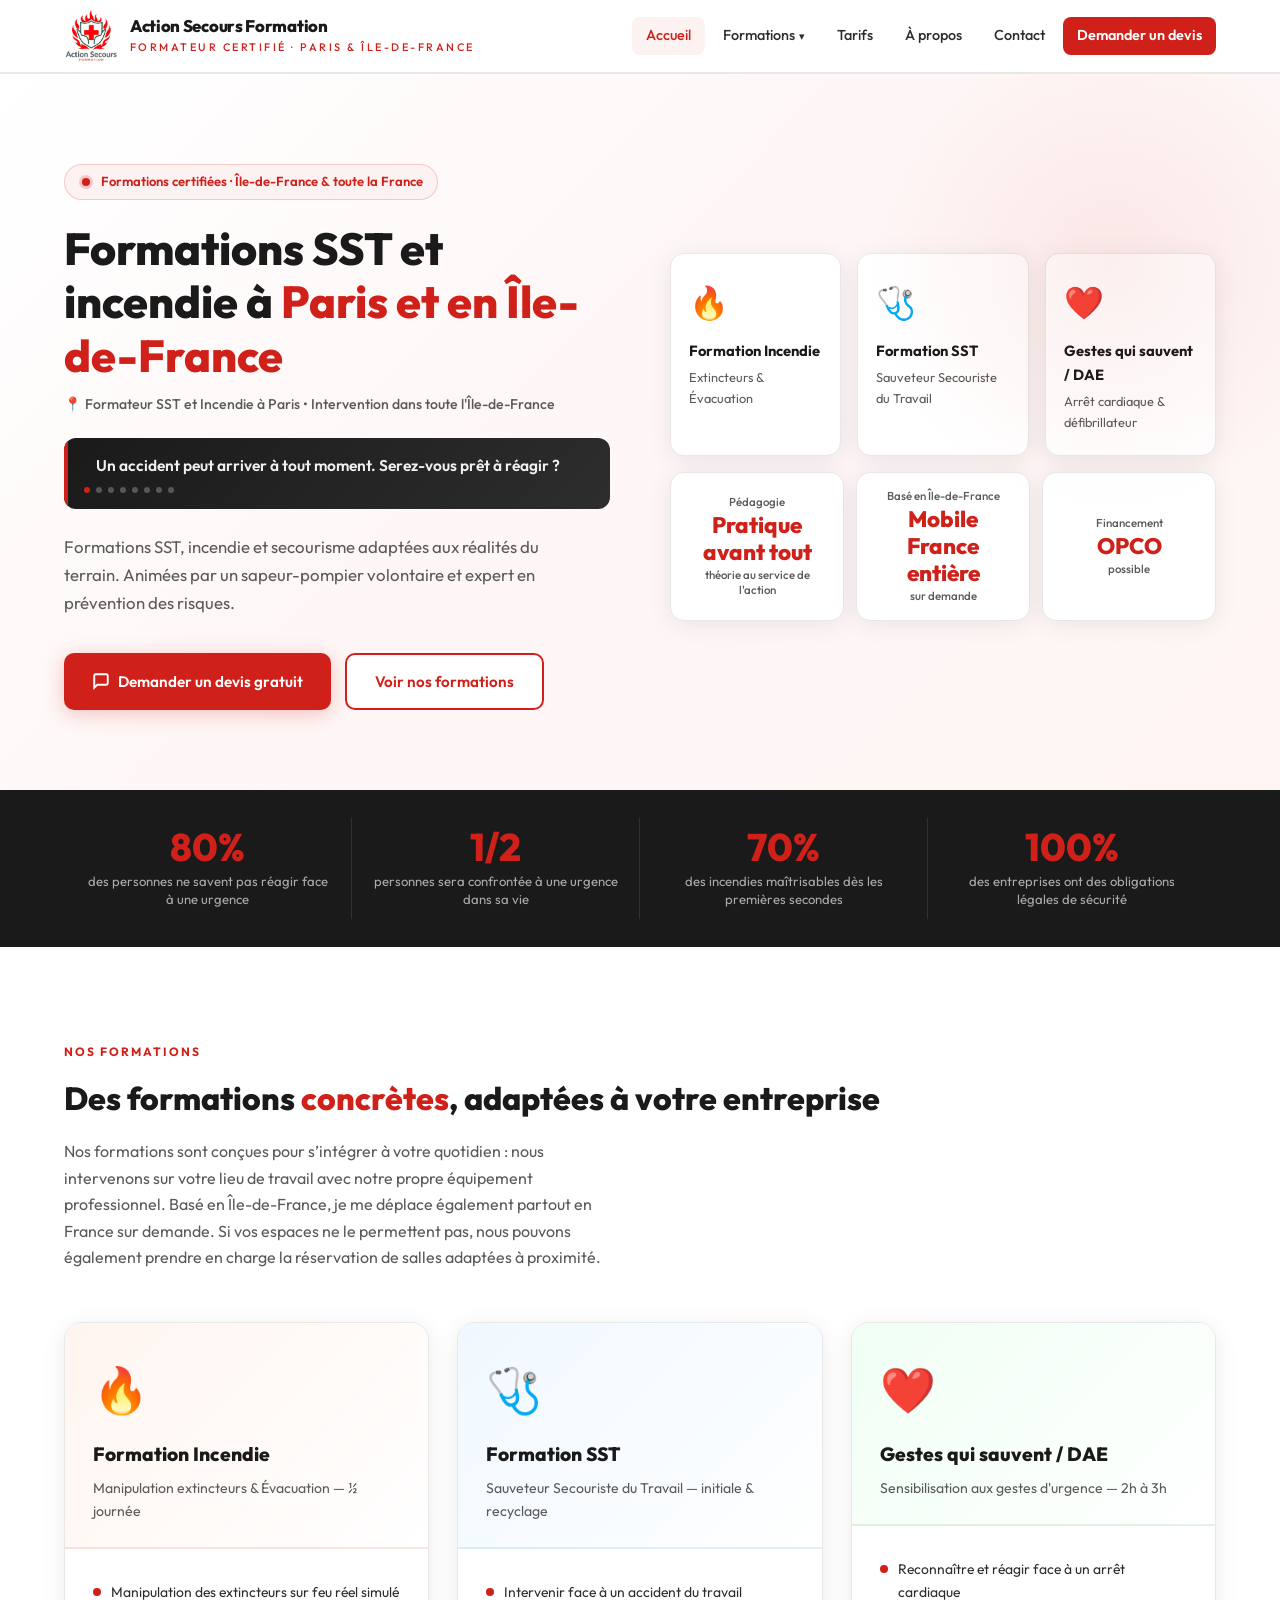
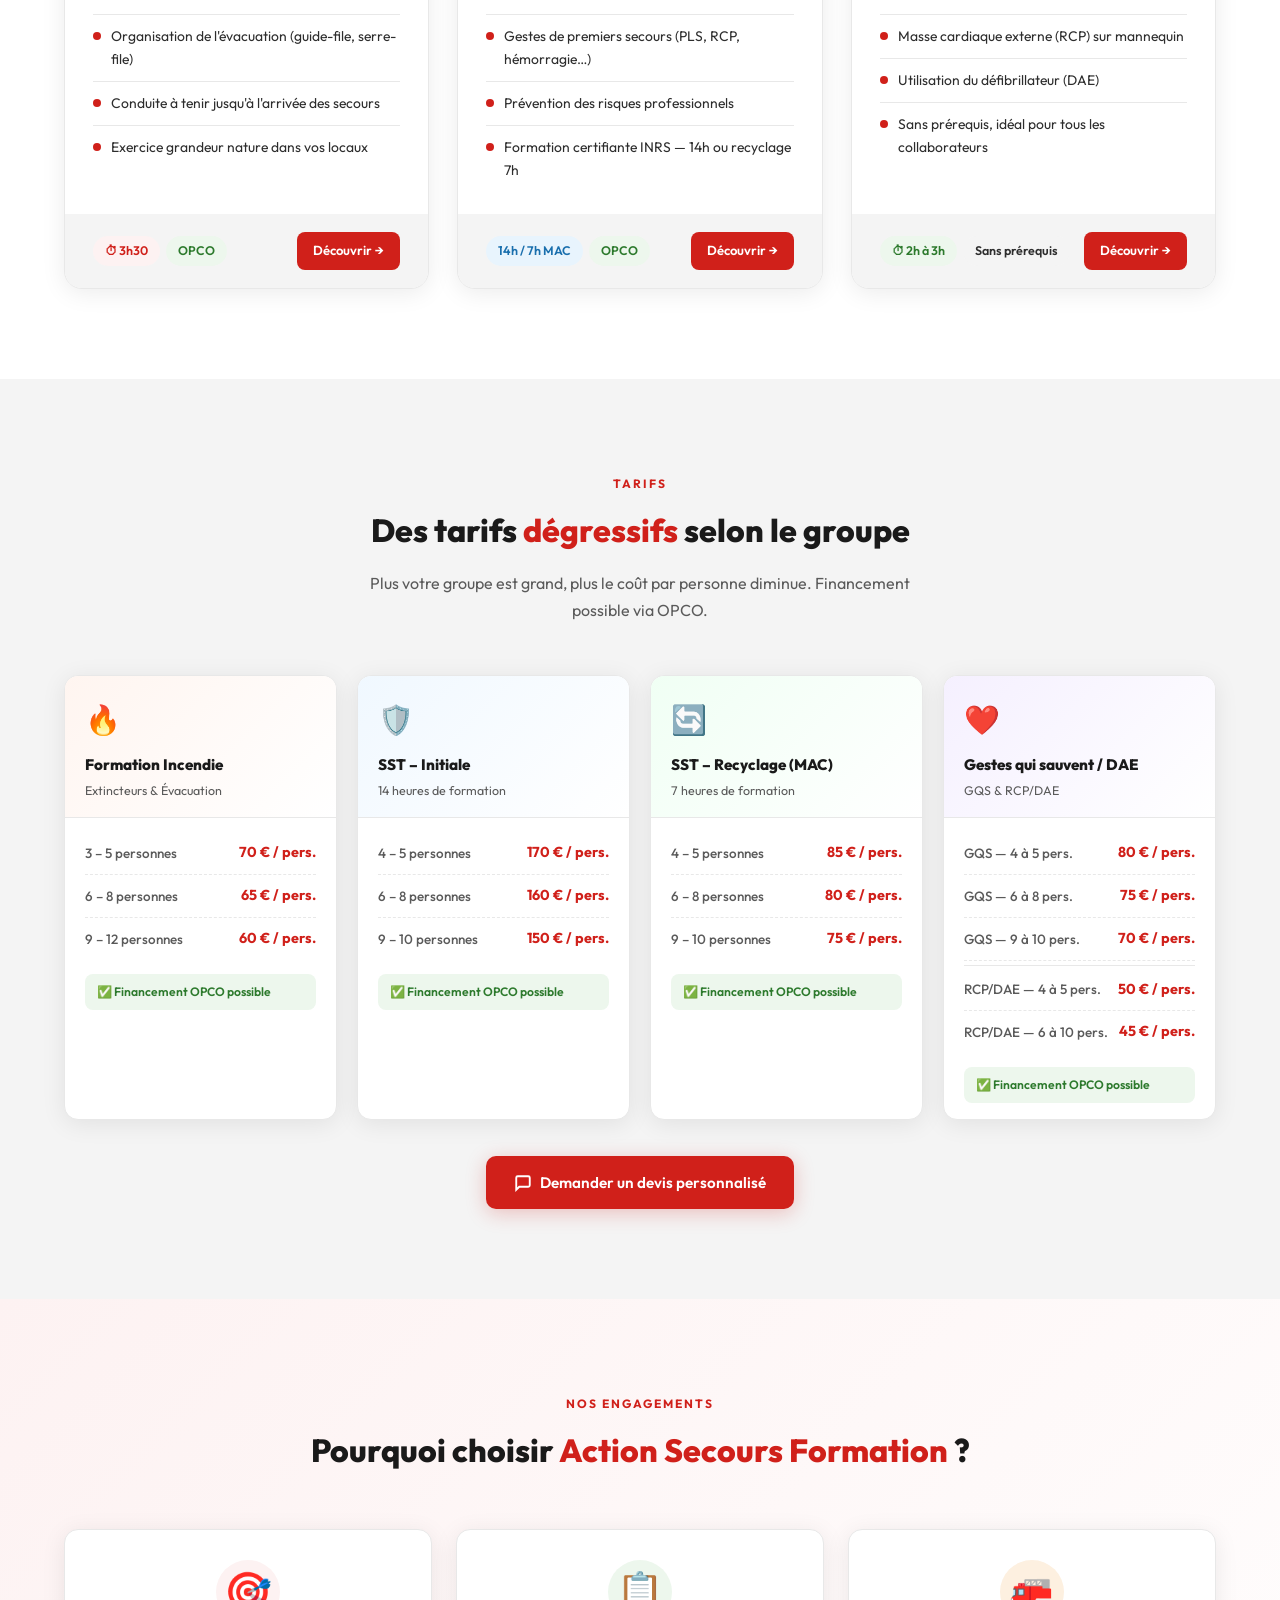
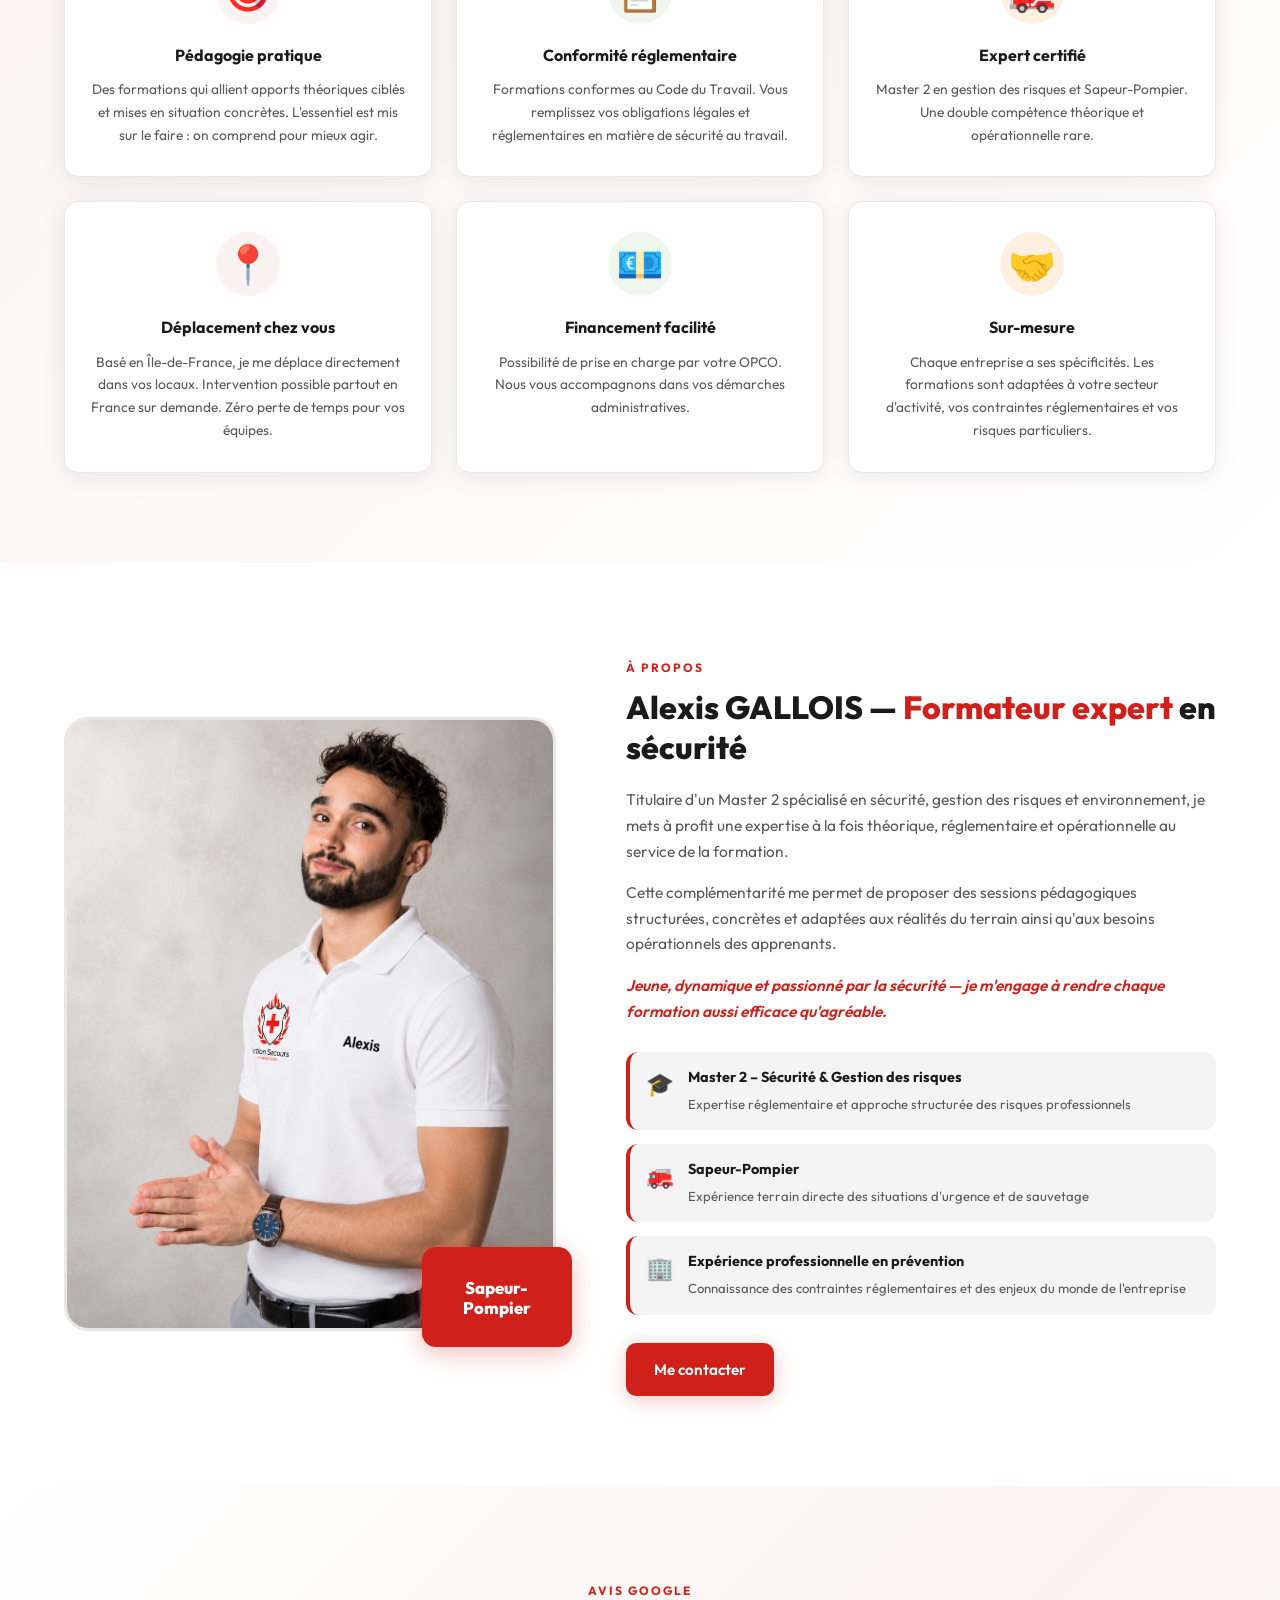
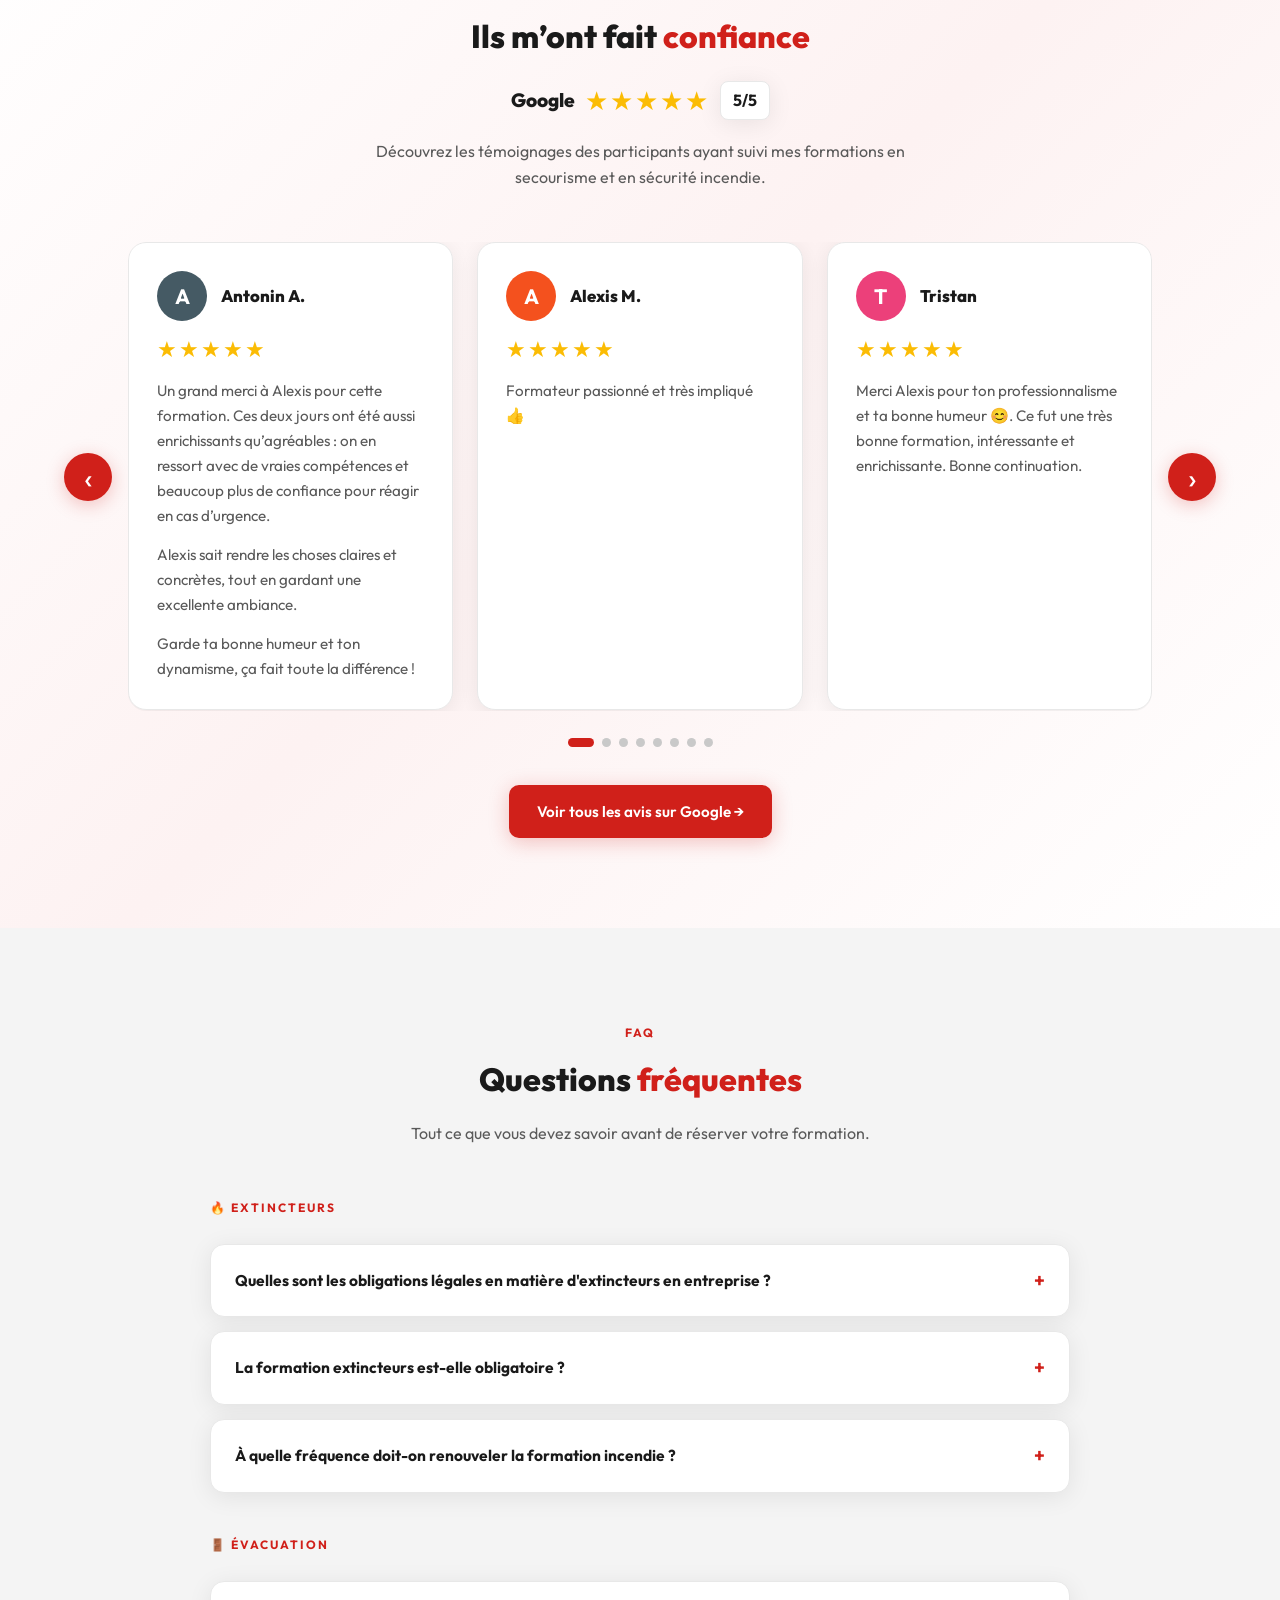
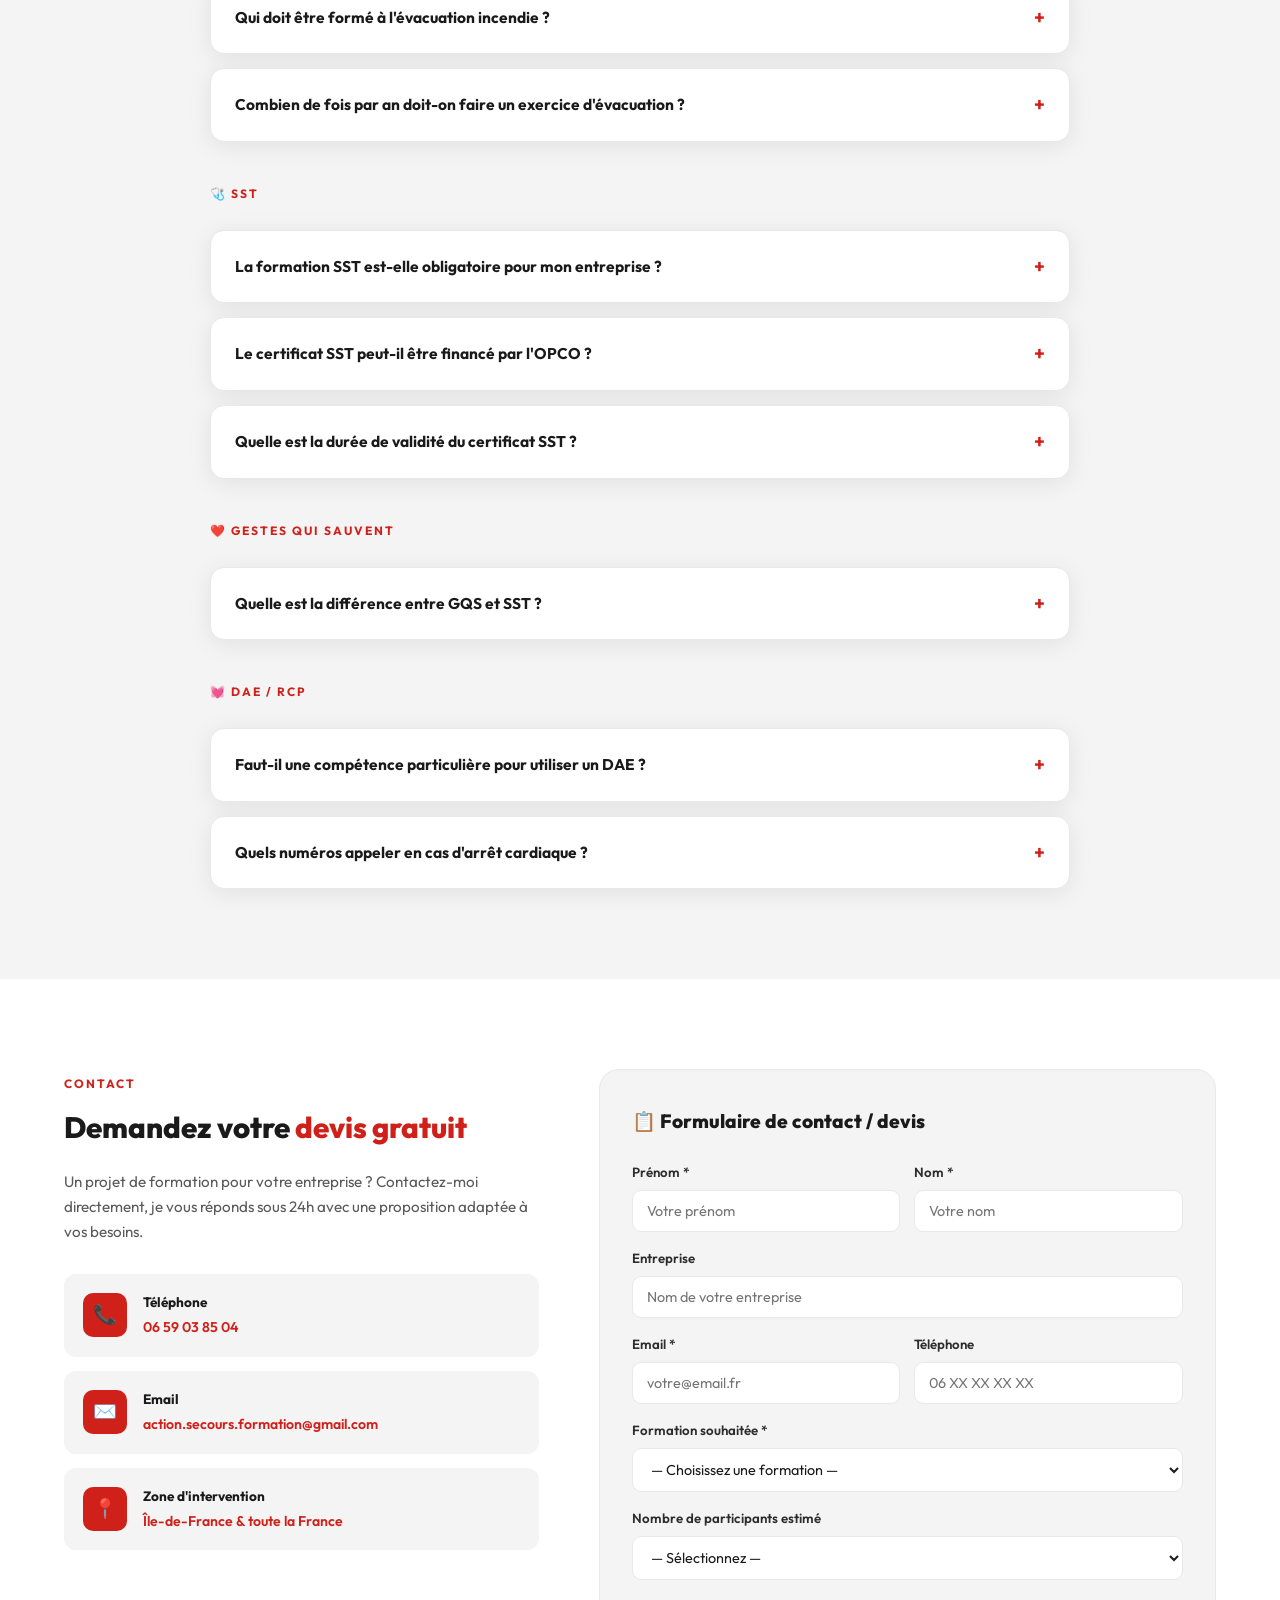
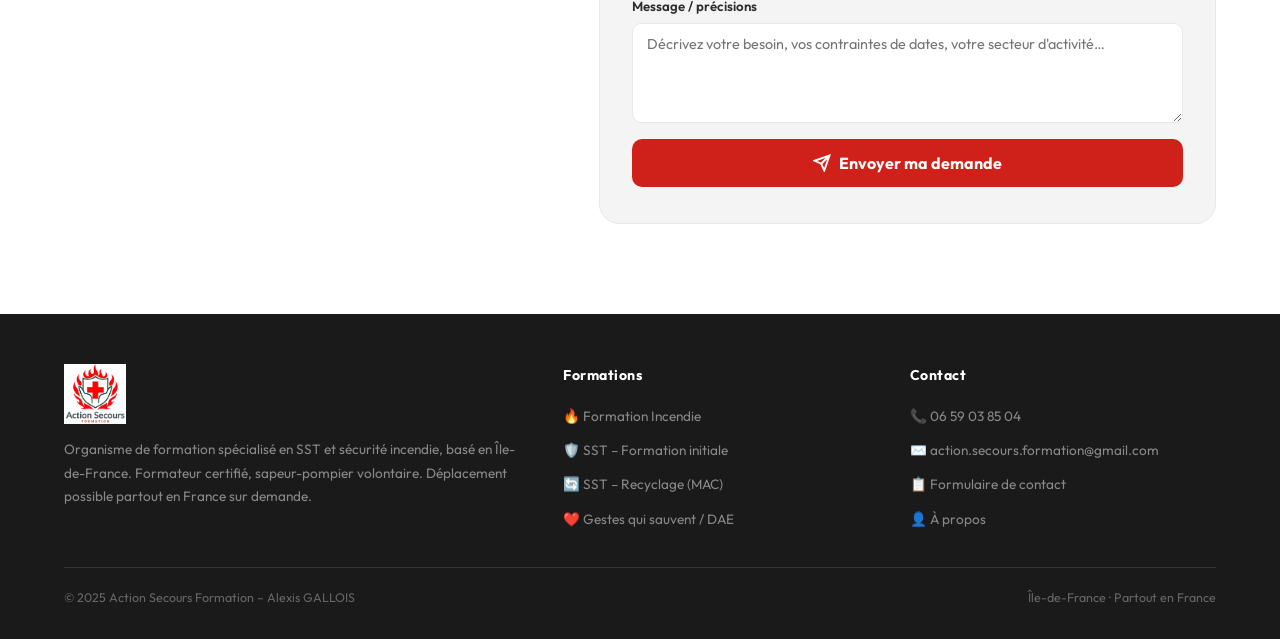
==== index.html @ 3637f0f7 "Update text for professional experience section" ====
<!DOCTYPE html>
<html lang="fr">
<script type="application/ld+json">
{
  "@context": "https://schema.org",
  "@graph": [
    {
      "@type": "LocalBusiness",
      "@id": "https://asf-formation.com/#business",
      "name": "Action Secours Formation",
      "url": "https://asf-formation.com/",
      "logo": "https://asf-formation.com/logo.png",
      "image": "https://asf-formation.com/votre-photo.jpg",
      "telephone": "+33659038504",
      "email": "action.secours.formation@gmail.com",
      "priceRange": "€€",
      "address": {
        "@type": "PostalAddress",
        "addressLocality": "Corbeil-Essonnes",
        "postalCode": "91100",
        "addressRegion": "Île-de-France",
        "addressCountry": "FR"
      },
      "areaServed": [
        {
          "@type": "City",
          "name": "Paris"
        },
        {
          "@type": "AdministrativeArea",
          "name": "Île-de-France"
        }
      ],
      "founder": {
        "@id": "https://asf-formation.com/#alexis-gallois"
      },
      "hasOfferCatalog": {
        "@type": "OfferCatalog",
        "name": "Formations professionnelles",
        "itemListElement": [
          {
            "@type": "Offer",
            "itemOffered": {
              "@type": "Service",
              "name": "Formation SST",
              "url": "https://asf-formation.com/formation-sst.html",
              "areaServed": "Paris et Île-de-France"
            }
          },
          {
            "@type": "Offer",
            "itemOffered": {
              "@type": "Service",
              "name": "Formation incendie",
              "url": "https://asf-formation.com/formation-incendie.html",
              "areaServed": "Paris et Île-de-France"
            }
          },
          {
            "@type": "Offer",
            "itemOffered": {
              "@type": "Service",
              "name": "Formation DAE et gestes qui sauvent",
              "url": "https://asf-formation.com/formation-dae.html",
              "areaServed": "Paris et Île-de-France"
            }
          }
        ]
      }
    },
    {
      "@type": "Person",
      "@id": "https://asf-formation.com/#alexis-gallois",
      "name": "Alexis Gallois",
      "jobTitle": "Formateur SST et sécurité incendie",
      "image": "https://asf-formation.com/votre-photo.jpg",
      "worksFor": {
        "@id": "https://asf-formation.com/#business"
      }
    },
    {
      "@type": "WebSite",
      "@id": "https://asf-formation.com/#website",
      "url": "https://asf-formation.com/",
      "name": "Action Secours Formation",
      "publisher": {
        "@id": "https://asf-formation.com/#business"
      },
      "inLanguage": "fr-FR"
    }
  ]
}
</script>

</head><head>
  <meta charset="UTF-8" />
  <meta name="viewport" content="width=device-width, initial-scale=1.0" />
<title>Formation SST et Incendie à Paris et en Île-de-France | Action Secours Formation</title>
<meta name="description" content="Formation SST, incendie, extincteurs, évacuation et gestes qui sauvent à Paris et en Île-de-France. Intervention directement dans vos locaux. Devis gratuit.">
  <meta name="robots" content="index, follow"/> 
  <link rel="canonical" href="https://asf-formation.com/">
  <meta property="og:type" content="website"/>
  <meta property="og:title" content="Formation SST & Incendie en Île-de-France | Action Secours Formation"/>
  <meta property="og:description" content="Formations SST, extincteurs, évacuation incendie. Formateur certifié INRS & sapeur-pompier volontaire. Basé en Île-de-France, déplacement partout en France sur demande. Devis gratuit."/>
  <meta property="og:url" content="https://www.action-secours-formation.fr/"/>
  <link rel="icon" type="image/png" href="logo.png">
  <link rel="stylesheet" href="_shared.css">
  <style>
    /* ── HERO ── */
    .hero {
      background: linear-gradient(135deg, #fff 0%, #fef7f7 40%, #fff5f5 100%);
      padding: 90px 5% 80px;
      position: relative; overflow: hidden;
    }
    .hero::before {
      content: '';
      position: absolute; top: -60px; right: -80px;
      width: 500px; height: 500px;
      background: radial-gradient(circle, rgba(208,32,26,0.07) 0%, transparent 70%);
      pointer-events: none;
    }
    .hero-inner {
      max-width: 1200px; margin: 0 auto;
      display: grid; grid-template-columns: 1fr 1fr; gap: 60px; align-items: center;
    }
    .hero-badge {
      display: inline-flex; align-items: center; gap: 8px;
      background: var(--rouge-light); border: 1.5px solid rgba(208,32,26,0.2);
      color: var(--rouge); font-size: 0.82rem; font-weight: 600;
      padding: 6px 14px; border-radius: 50px; margin-bottom: 22px;
    }
    .hero h1 {
      font-size: clamp(2rem, 3.5vw, 3rem);
      font-weight: 800; line-height: 1.2;
      color: var(--noir); margin-bottom: 20px;
    }
    .hero h1 em { font-style: normal; color: var(--rouge); }
    .hero-geo { font-size: 0.88rem; font-weight: 500; color: var(--gris); margin-bottom: 22px; margin-top: -10px; }

    /* Accroche rotative */
    .hero-accroche {
      background: linear-gradient(135deg, var(--noir) 0%, #2d2d2d 100%);
      color: var(--blanc); border-radius: 12px; padding: 16px 20px;
      margin-bottom: 24px; position: relative; overflow: hidden;
      min-height: 66px; display: flex; align-items: center;
    }
    .hero-accroche::before {
      content: ''; position: absolute; left: 0; top: 0; bottom: 0;
      width: 4px; background: var(--rouge); border-radius: 2px 0 0 2px;
    }
    .accroche-text {
      font-size: 0.97rem; font-weight: 600; line-height: 1.5; color: #f0f0f0;
      padding-left: 12px; opacity: 0; transform: translateX(30px);
      transition: opacity 0.8s ease, transform 0.8s ease; position: absolute;
    }
    .accroche-text.active { opacity: 1; transform: translateX(0); position: relative; }
    .accroche-dots { display: flex; gap: 6px; margin-top: 10px; }
    .accroche-dot {
      width: 6px; height: 6px; border-radius: 50%;
      background: rgba(255,255,255,0.25); cursor: pointer; transition: background 0.2s;
    }
    .accroche-dot.active { background: var(--rouge); }

    .hero p.hero-desc { font-size: 1.05rem; color: var(--gris); margin-bottom: 36px; max-width: 500px; }
    .hero-btns { display: flex; gap: 14px; flex-wrap: wrap; }

    /* Hero visual */
    .hero-visual { display: flex; flex-direction: column; gap: 16px; }
    .hero-cards { display: grid; grid-template-columns: 1fr 1fr 1fr; gap: 16px; }
    .hero-card {
      background: var(--blanc); border-radius: var(--radius); padding: 22px 18px;
      box-shadow: var(--shadow); border: 1.5px solid var(--border);
      transition: transform 0.2s, box-shadow 0.2s; cursor: pointer; text-decoration: none; color: inherit; display: block;
    }
    .hero-card:hover { transform: translateY(-4px); box-shadow: var(--shadow-hover); }
    .hero-card .icon { font-size: 2rem; margin-bottom: 10px; }
    .hero-card h3 { font-size: 0.92rem; font-weight: 700; color: var(--noir); margin-bottom: 4px; }
    .hero-card p { font-size: 0.8rem; color: var(--gris); }
    .hero-stats { display: flex; gap: 12px; }
    .stat-box {
      flex: 1; background: var(--blanc); border-radius: var(--radius); padding: 16px;
      box-shadow: var(--shadow); border: 1.5px solid var(--border);
      text-align: center; display: flex; flex-direction: column; align-items: center; justify-content: center; gap: 2px;
    }
    .stat-box strong { display: block; font-size: 1.4rem; font-weight: 800; color: var(--rouge); line-height: 1.2; }
    .stat-box span { font-size: 0.72rem; color: var(--gris); font-weight: 500; line-height: 1.3; }

    /* Stats banner */
    .stats-banner { background: var(--noir); padding: 28px 5%; overflow: hidden; }
    .stats-banner-inner {
      max-width: 1200px; margin: 0 auto;
      display: grid; grid-template-columns: repeat(4, 1fr);
    }
    .stat-impact { text-align: center; padding: 10px 20px; border-right: 1px solid rgba(255,255,255,0.1); }
    .stat-impact:last-child { border-right: none; }
    .stat-impact .big-num { font-size: clamp(2rem, 3vw, 2.8rem); font-weight: 800; color: var(--rouge); display: block; line-height: 1; margin-bottom: 6px; }
    .stat-impact p { font-size: 0.82rem; color: #aaa; line-height: 1.4; }

    /* Formations section */
    .formations { padding: 90px 5%; background: var(--blanc); }
    .formations-inner { max-width: 1200px; margin: 0 auto; }
    .formations-grid { display: grid; grid-template-columns: repeat(3, 1fr); gap: 28px; }
    .formation-card {
      background: var(--blanc); border-radius: 18px; overflow: hidden;
      border: 1.5px solid var(--border); box-shadow: var(--shadow);
      transition: transform 0.25s, box-shadow 0.25s;
      display: flex; flex-direction: column; text-decoration: none; color: inherit;
    }
    .formation-card:hover { transform: translateY(-6px); box-shadow: 0 16px 48px rgba(0,0,0,0.1); }
    .fc-header { padding: 30px 28px 24px; }
    .fc-header.incendie { background: linear-gradient(135deg, #fff5f0 0%, #fff 100%); border-bottom: 2px solid rgba(208,32,26,0.1); }
    .fc-header.sst { background: linear-gradient(135deg, #f0f8ff 0%, #fff 100%); border-bottom: 2px solid rgba(22,119,200,0.1); }
    .fc-header.dae { background: linear-gradient(135deg, #f0fff4 0%, #fff 100%); border-bottom: 2px solid rgba(45,122,45,0.1); }
    .fc-emoji { font-size: 2.8rem; display: block; margin-bottom: 12px; }
    .fc-header h3 { font-size: 1.2rem; font-weight: 800; color: var(--noir); margin-bottom: 6px; }
    .fc-header p { font-size: 0.88rem; color: var(--gris); }
    .fc-body { padding: 22px 28px; flex: 1; }
    .fc-item { display: flex; gap: 10px; align-items: flex-start; padding: 10px 0; border-bottom: 1px solid var(--border); }
    .fc-item:last-child { border-bottom: none; }
    .fc-item-dot { width: 8px; height: 8px; border-radius: 50%; background: var(--rouge); flex-shrink: 0; margin-top: 7px; }
    .fc-item-text { font-size: 0.87rem; color: var(--gris-fonce); }
    .fc-footer { padding: 18px 28px; background: var(--gris-clair); display: flex; justify-content: space-between; align-items: center; }
    .fc-tags { display: flex; gap: 6px; flex-wrap: wrap; }
    .fc-cta {
      display: inline-flex; align-items: center; gap: 6px;
      background: var(--rouge); color: var(--blanc);
      font-size: 0.82rem; font-weight: 600;
      padding: 8px 16px; border-radius: 8px; white-space: nowrap;
      transition: background 0.2s, transform 0.15s;
    }
    .fc-cta:hover { background: var(--rouge-hover); transform: translateY(-1px); }

    /* Tarifs */
    .tarifs { padding: 90px 5%; background: var(--gris-clair); }
    .tarifs-inner { max-width: 1200px; margin: 0 auto; }
    .tarifs-grid { display: grid; grid-template-columns: repeat(4, 1fr); gap: 20px; }
    .tarif-card {
      background: var(--blanc); border-radius: var(--radius);
      border: 1.5px solid var(--border); overflow: hidden; box-shadow: var(--shadow);
      transition: transform 0.2s, box-shadow 0.2s;
    }
    .tarif-card:hover { transform: translateY(-5px); box-shadow: 0 12px 40px rgba(0,0,0,0.1); }
    .tarif-card-head { padding: 20px 20px 16px; border-bottom: 1px solid var(--border); }
    .tarif-card-head.incendie { background: linear-gradient(135deg, #fff5f0, #fff); }
    .tarif-card-head.sst-init { background: linear-gradient(135deg, #f0f8ff, #fff); }
    .tarif-card-head.sst-rec { background: linear-gradient(135deg, #f0fff4, #fff); }
    .tarif-card-head.dae { background: linear-gradient(135deg, #f5f0ff, #fff); }
    .tarif-card-head h3 { font-size: 0.95rem; font-weight: 800; color: var(--noir); margin-bottom: 4px; }
    .tarif-card-head p { font-size: 0.78rem; color: var(--gris); }
    .tarif-icon { font-size: 1.8rem; margin-bottom: 8px; display: block; }
    .tarif-rows { padding: 14px 20px; }
    .tarif-row {
      display: flex; justify-content: space-between; align-items: center;
      padding: 9px 0; border-bottom: 1px dashed var(--border); font-size: 0.84rem;
    }
    .tarif-row:last-child { border-bottom: none; }
    .tarif-row .nb { color: var(--gris); font-weight: 500; }
    .tarif-row .prix { font-weight: 700; color: var(--rouge); font-size: 0.9rem; }
    .tarif-financement {
      margin: 0 20px 16px; padding: 8px 12px;
      background: #edf7ed; border-radius: 8px;
      font-size: 0.76rem; color: var(--vert); font-weight: 600;
      display: flex; align-items: center; gap: 5px;
    }

    /* À propos */
    .about { padding: 90px 5%; background: var(--blanc); }
    .about-inner {
      max-width: 1200px; margin: 0 auto;
      display: grid; grid-template-columns: 1fr 1.2fr; gap: 70px; align-items: center;
    }
    .about-photo-wrap { position: relative; }
    .about-photo-placeholder {
      width: 100%; aspect-ratio: 4/5; border-radius: 24px; overflow: hidden;
      border: 3px solid var(--border); background: linear-gradient(135deg, #f0f0f0, #e0e0e0);
    }
    .about-photo-placeholder img { width: 100%; height: 100%; object-fit: cover; }
   .about-badge-float {
  position: absolute;
  bottom: -16px;
  right: -16px;

  width: 150px;
  height: 100px;

  background: var(--rouge);
  color: var(--blanc);

  border-radius: 14px;
  box-shadow: 0 6px 24px rgba(208,32,26,0.3);

  display: flex;
  align-items: center;
  justify-content: center;

  text-align: center;
  padding: 16px;
}

.about-badge-float strong {
  display: block;
  font-size: 1.05rem;
  font-weight: 800;
  line-height: 1.25;
}
    .about-content h2 { font-size: clamp(1.6rem, 2.5vw, 2.2rem); font-weight: 800; color: var(--noir); margin-bottom: 20px; line-height: 1.25; }
    .about-content h2 em { font-style: normal; color: var(--rouge); }
    .about-content p { color: var(--gris); font-size: 0.97rem; margin-bottom: 16px; }
    .about-atouts { display: flex; flex-direction: column; gap: 14px; margin: 28px 0; }
    .atout {
      display: flex; align-items: flex-start; gap: 14px;
      background: var(--gris-clair); border-radius: 12px; padding: 14px 16px;
      border-left: 4px solid var(--rouge);
    }
    .atout-icon { font-size: 1.4rem; flex-shrink: 0; }
    .atout-text strong { display: block; font-size: 0.9rem; font-weight: 700; color: var(--noir); }
    .atout-text span { font-size: 0.82rem; color: var(--gris); }

    /* Pourquoi */
    .pourquoi { padding: 90px 5%; background: linear-gradient(135deg, #fdf2f2 0%, #fff 100%); }
    .pourquoi-inner { max-width: 1200px; margin: 0 auto; }
    .pourquoi-grid { display: grid; grid-template-columns: repeat(3, 1fr); gap: 24px; }
    .pourquoi-card {
      background: var(--blanc); border-radius: var(--radius);
      padding: 30px 26px; border: 1.5px solid var(--border); box-shadow: var(--shadow);
      transition: transform 0.2s, box-shadow 0.2s; text-align: center;
    }
    .pourquoi-card:hover { transform: translateY(-5px); box-shadow: var(--shadow-hover); }
    .pourquoi-card .p-icon {
      font-size: 2.4rem; width: 64px; height: 64px; border-radius: 50%;
      display: flex; align-items: center; justify-content: center; margin: 0 auto 18px;
    }
    .pourquoi-card .p-icon.rouge { background: var(--rouge-light); }
    .pourquoi-card .p-icon.vert { background: #edf7ed; }
    .pourquoi-card .p-icon.orange { background: #fdf0e0; }
    .pourquoi-card h3 { font-size: 1rem; font-weight: 700; color: var(--noir); margin-bottom: 10px; }
    .pourquoi-card p { font-size: 0.86rem; color: var(--gris); }

    /* FAQ */
    .faq-section { padding: 90px 5%; background: var(--gris-clair); }
    .faq-inner { max-width: 1200px; margin: 0 auto; }
    .faq-grid { max-width: 860px; margin: 0 auto; display: flex; flex-direction: column; gap: 14px; }
    .faq-item {
      background: var(--blanc); border-radius: var(--radius);
      border: 1.5px solid var(--border); box-shadow: var(--shadow); overflow: hidden;
    }
    .faq-item summary {
      padding: 20px 24px; font-weight: 700; font-size: 0.97rem;
      cursor: pointer; list-style: none; display: flex; justify-content: space-between;
      align-items: center; color: var(--noir);
    }
    .faq-item summary::-webkit-details-marker { display: none; }
    .faq-item summary .faq-icon { color: var(--rouge); font-size: 1.2rem; flex-shrink: 0; margin-left: 12px; transition: transform 0.3s; }
    .faq-item[open] summary .faq-icon { transform: rotate(45deg); }
    .faq-item summary:hover { background: var(--rouge-light); }
    .faq-answer { padding: 0 24px 20px; color: var(--gris); font-size: 0.92rem; line-height: 1.65; }
    .faq-category { font-size: 0.75rem; font-weight: 700; letter-spacing: 2px; text-transform: uppercase; color: var(--rouge); margin: 28px 0 12px; }
    .faq-category:first-child { margin-top: 0; }

    @media (max-width: 900px) {
      .hero-inner { grid-template-columns: 1fr; }
      .hero-visual { display: none; }
      .formations-grid { grid-template-columns: 1fr; }
      .tarifs-grid { grid-template-columns: 1fr 1fr; }
      .about-inner { grid-template-columns: 1fr; }
      .pourquoi-grid { grid-template-columns: 1fr; }
      .stats-banner-inner { grid-template-columns: repeat(2, 1fr); }
      .stat-impact { border-right: none; border-bottom: 1px solid rgba(255,255,255,0.1); padding: 14px; }
      .about-badge-float { bottom: 10px; right: 10px; }
    }
    @media (max-width: 600px) {
      .tarifs-grid { grid-template-columns: 1fr; }
    }
  </style>
</head>
<body>

<main>

<!-- ── HERO ── -->
<section class="hero" id="accueil">
  <div class="hero-inner">
    <div class="hero-text">
      <div class="hero-badge">
        <svg width="14" height="14" viewBox="0 0 14 14" fill="none"><circle cx="7" cy="7" r="7" fill="#D0201A" opacity="0.2"/><circle cx="7" cy="7" r="4" fill="#D0201A"/></svg>
        Formations certifiées · Île-de-France &amp; toute la France
      </div>
   <h1>Formations SST et incendie à <em>Paris et en Île-de-France</em></h1>
<p class="hero-geo">📍 Formateur SST et Incendie à Paris • Intervention dans toute l'Île-de-France</p>
      <div class="hero-accroche" id="accrocheBox">
        <div style="width:100%">
          <div class="accroche-text active" id="accrocheText">Un accident peut arriver à tout moment. Serez-vous prêt à réagir ?</div>
          <div class="accroche-dots" id="accrocheDots"></div>
        </div>
      </div>

      <p class="hero-desc">Formations SST, incendie et secourisme adaptées aux réalités du terrain. Animées par un sapeur-pompier volontaire et expert en prévention des risques.</p>
      <div class="hero-btns">
        <a href="#contact" class="btn btn-primary">
          <svg width="18" height="18" viewBox="0 0 24 24" fill="none" stroke="currentColor" stroke-width="2.5"><path d="M21 15a2 2 0 0 1-2 2H7l-4 4V5a2 2 0 0 1 2-2h14a2 2 0 0 1 2 2z"/></svg>
          Demander un devis gratuit
        </a>
        <a href="#formations" class="btn btn-secondary">Voir nos formations</a>
      </div>
    </div>
    <div class="hero-visual">
      <div class="hero-cards">
        <a href="formation-incendie.html" class="hero-card">
          <div class="icon">🔥</div>
          <h3>Formation Incendie</h3>
          <p>Extincteurs &amp; Évacuation</p>
        </a>
        <a href="formation-sst.html" class="hero-card">
          <div class="icon">🩺</div>
          <h3>Formation SST</h3>
          <p>Sauveteur Secouriste du Travail</p>
        </a>
        <a href="formation-dae.html" class="hero-card">
          <div class="icon">❤️</div>
          <h3>Gestes qui sauvent / DAE</h3>
          <p>Arrêt cardiaque &amp; défibrillateur</p>
        </a>
      </div>
      <div class="hero-stats">
        <div class="stat-box">
          <span>Pédagogie</span>
          <strong>Pratique<br>avant tout</strong>
          <span>théorie au service de l'action</span>
        </div>
        <div class="stat-box">
          <span>Basé en Île-de-France</span>
          <strong>Mobile<br>France entière</strong>
          <span>sur demande</span>
        </div>
        <div class="stat-box">
          <span>Financement</span>
          <strong>OPCO</strong>
          <span>possible</span>
        </div>
      </div>
    </div>
  </div>
</section>

<!-- ── BANDEAU STATS ── -->
<div class="stats-banner">
  <div class="stats-banner-inner">
    <div class="stat-impact">
      <span class="big-num">80%</span>
      <p>des personnes ne savent pas réagir face à une urgence</p>
    </div>
    <div class="stat-impact">
      <span class="big-num">1/2</span>
      <p>personnes sera confrontée à une urgence dans sa vie</p>
    </div>
    <div class="stat-impact">
      <span class="big-num">70%</span>
      <p>des incendies maîtrisables dès les premières secondes</p>
    </div>
    <div class="stat-impact">
      <span class="big-num">100%</span>
      <p>des entreprises ont des obligations légales de sécurité</p>
    </div>
  </div>
</div>

<!-- ── FORMATIONS ── -->
<section class="formations" id="formations">
  <div class="formations-inner">
    <div class="section-header reveal">
      <div class="section-label">Nos formations</div>
      <h2 class="section-title">Des formations <em>concrètes</em>, adaptées à votre entreprise</h2>
      <p class="section-sub">Nos formations sont conçues pour s’intégrer à votre quotidien : nous intervenons sur votre lieu de travail avec notre propre équipement professionnel. Basé en Île-de-France, je me déplace également partout en France sur demande. Si vos espaces ne le permettent pas, nous pouvons également prendre en charge la réservation de salles adaptées à proximité.</p>
    </div>
    <div class="formations-grid">

      <a href="formation-incendie.html" class="formation-card reveal reveal-delay-1">
        <div class="fc-header incendie">
          <span class="fc-emoji">🔥</span>
          <h3>Formation Incendie</h3>
          <p>Manipulation extincteurs &amp; Évacuation — ½ journée</p>
        </div>
        <div class="fc-body">
          <div class="fc-item"><div class="fc-item-dot"></div><div class="fc-item-text">Manipulation des extincteurs sur feu réel simulé</div></div>
          <div class="fc-item"><div class="fc-item-dot"></div><div class="fc-item-text">Organisation de l'évacuation (guide-file, serre-file)</div></div>
          <div class="fc-item"><div class="fc-item-dot"></div><div class="fc-item-text">Conduite à tenir jusqu'à l'arrivée des secours</div></div>
          <div class="fc-item"><div class="fc-item-dot"></div><div class="fc-item-text">Exercice grandeur nature dans vos locaux</div></div>
        </div>
        <div class="fc-footer">
          <div class="fc-tags">
            <span class="tag rouge">⏱ 3h30</span>
            <span class="tag vert">OPCO</span>
          </div>
          <span class="fc-cta">Découvrir →</span>
        </div>
      </a>

      <a href="formation-sst.html" class="formation-card reveal reveal-delay-2">
        <div class="fc-header sst">
          <span class="fc-emoji">🩺</span>
          <h3>Formation SST</h3>
          <p>Sauveteur Secouriste du Travail — initiale &amp; recyclage</p>
        </div>
        <div class="fc-body">
          <div class="fc-item"><div class="fc-item-dot"></div><div class="fc-item-text">Intervenir face à un accident du travail</div></div>
          <div class="fc-item"><div class="fc-item-dot"></div><div class="fc-item-text">Gestes de premiers secours (PLS, RCP, hémorragie…)</div></div>
          <div class="fc-item"><div class="fc-item-dot"></div><div class="fc-item-text">Prévention des risques professionnels</div></div>
          <div class="fc-item"><div class="fc-item-dot"></div><div class="fc-item-text">Formation certifiante INRS — 14h ou recyclage 7h</div></div>
        </div>
        <div class="fc-footer">
          <div class="fc-tags">
            <span class="tag bleu">14h / 7h MAC</span>
            <span class="tag vert">OPCO</span>
          </div>
          <span class="fc-cta">Découvrir →</span>
        </div>
      </a>

      <a href="formation-dae.html" class="formation-card reveal reveal-delay-3">
        <div class="fc-header dae">
          <span class="fc-emoji">❤️</span>
          <h3>Gestes qui sauvent / DAE</h3>
          <p>Sensibilisation aux gestes d'urgence — 2h à 3h</p>
        </div>
        <div class="fc-body">
          <div class="fc-item"><div class="fc-item-dot"></div><div class="fc-item-text">Reconnaître et réagir face à un arrêt cardiaque</div></div>
          <div class="fc-item"><div class="fc-item-dot"></div><div class="fc-item-text">Masse cardiaque externe (RCP) sur mannequin</div></div>
          <div class="fc-item"><div class="fc-item-dot"></div><div class="fc-item-text">Utilisation du défibrillateur (DAE)</div></div>
          <div class="fc-item"><div class="fc-item-dot"></div><div class="fc-item-text">Sans prérequis, idéal pour tous les collaborateurs</div></div>
        </div>
        <div class="fc-footer">
          <div class="fc-tags">
            <span class="tag vert">⏱ 2h à 3h</span>
            <span class="tag gris">Sans prérequis</span>
          </div>
          <span class="fc-cta">Découvrir →</span>
        </div>
      </a>

    </div>
  </div>
</section>

<!-- ── TARIFS ── -->
<section class="tarifs" id="tarifs">
  <div class="tarifs-inner">
    <div class="section-header center reveal">
      <div class="section-label">Tarifs</div>
      <h2 class="section-title">Des tarifs <em>dégressifs</em> selon le groupe</h2>
      <p class="section-sub">Plus votre groupe est grand, plus le coût par personne diminue. Financement possible via OPCO.</p>
    </div>
    <div class="tarifs-grid">
      <div class="tarif-card reveal reveal-delay-1">
        <div class="tarif-card-head incendie">
          <span class="tarif-icon">🔥</span>
          <h3>Formation Incendie</h3>
          <p>Extincteurs &amp; Évacuation</p>
        </div>
        <div class="tarif-rows">
          <div class="tarif-row"><span class="nb">3 – 5 personnes</span><span class="prix">70 € / pers.</span></div>
          <div class="tarif-row"><span class="nb">6 – 8 personnes</span><span class="prix">65 € / pers.</span></div>
          <div class="tarif-row"><span class="nb">9 – 12 personnes</span><span class="prix">60 € / pers.</span></div>
        </div>
        <div class="tarif-financement">✅ Financement OPCO possible</div>
      </div>
      <div class="tarif-card reveal reveal-delay-2">
        <div class="tarif-card-head sst-init">
          <span class="tarif-icon">🛡️</span>
          <h3>SST – Initiale</h3>
          <p>14 heures de formation</p>
        </div>
        <div class="tarif-rows">
          <div class="tarif-row"><span class="nb">4 – 5 personnes</span><span class="prix">170 € / pers.</span></div>
          <div class="tarif-row"><span class="nb">6 – 8 personnes</span><span class="prix">160 € / pers.</span></div>
          <div class="tarif-row"><span class="nb">9 – 10 personnes</span><span class="prix">150 € / pers.</span></div>
        </div>
        <div class="tarif-financement">✅ Financement OPCO possible</div>
      </div>
      <div class="tarif-card reveal reveal-delay-3">
        <div class="tarif-card-head sst-rec">
          <span class="tarif-icon">🔄</span>
          <h3>SST – Recyclage (MAC)</h3>
          <p>7 heures de formation</p>
        </div>
        <div class="tarif-rows">
          <div class="tarif-row"><span class="nb">4 – 5 personnes</span><span class="prix">85 € / pers.</span></div>
          <div class="tarif-row"><span class="nb">6 – 8 personnes</span><span class="prix">80 € / pers.</span></div>
          <div class="tarif-row"><span class="nb">9 – 10 personnes</span><span class="prix">75 € / pers.</span></div>
        </div>
        <div class="tarif-financement">✅ Financement OPCO possible</div>
      </div>
      <div class="tarif-card reveal">
        <div class="tarif-card-head dae">
          <span class="tarif-icon">❤️</span>
          <h3>Gestes qui sauvent / DAE</h3>
          <p>GQS &amp; RCP/DAE</p>
        </div>
        <div class="tarif-rows">
          <div class="tarif-row"><span class="nb">GQS — 4 à 5 pers.</span><span class="prix">80 € / pers.</span></div>
          <div class="tarif-row"><span class="nb">GQS — 6 à 8 pers.</span><span class="prix">75 € / pers.</span></div>
          <div class="tarif-row"><span class="nb">GQS — 9 à 10 pers.</span><span class="prix">70 € / pers.</span></div>
          <div class="tarif-row" style="border-top:1px solid var(--border);margin-top:4px;padding-top:12px;"><span class="nb">RCP/DAE — 4 à 5 pers.</span><span class="prix">50 € / pers.</span></div>
          <div class="tarif-row"><span class="nb">RCP/DAE — 6 à 10 pers.</span><span class="prix">45 € / pers.</span></div>
        </div>
        <div class="tarif-financement">✅ Financement OPCO possible</div>
      </div>
    </div>
    <div style="text-align:center; margin-top:36px;" class="reveal">
      <a href="#contact" class="btn btn-primary">
        <svg width="18" height="18" viewBox="0 0 24 24" fill="none" stroke="currentColor" stroke-width="2.5"><path d="M21 15a2 2 0 0 1-2 2H7l-4 4V5a2 2 0 0 1 2-2h14a2 2 0 0 1 2 2z"/></svg>
        Demander un devis personnalisé
      </a>
    </div>
  </div>
</section>

<!-- ── POURQUOI ── -->
<section class="pourquoi">
  <div class="pourquoi-inner">
    <div class="section-header center reveal">
      <div class="section-label">Nos engagements</div>
      <h2 class="section-title">Pourquoi choisir <em>Action Secours Formation</em> ?</h2>
    </div>
    <div class="pourquoi-grid">
      <div class="pourquoi-card reveal reveal-delay-1">
        <div class="p-icon rouge">🎯</div>
        <h3>Pédagogie pratique</h3>
        <p>Des formations qui allient apports théoriques ciblés et mises en situation concrètes. L'essentiel est mis sur le faire : on comprend pour mieux agir.</p>
      </div>
      <div class="pourquoi-card reveal reveal-delay-2">
        <div class="p-icon vert">📋</div>
        <h3>Conformité réglementaire</h3>
        <p>Formations conformes au Code du Travail. Vous remplissez vos obligations légales et réglementaires en matière de sécurité au travail.</p>
      </div>
      <div class="pourquoi-card reveal reveal-delay-3">
        <div class="p-icon orange">🚒</div>
        <h3>Expert certifié</h3>
        <p>Master 2 en gestion des risques et Sapeur-Pompier. Une double compétence théorique et opérationnelle rare.</p>
      </div>
      <div class="pourquoi-card reveal reveal-delay-1">
        <div class="p-icon rouge">📍</div>
        <h3>Déplacement chez vous</h3>
        <p>Basé en Île-de-France, je me déplace directement dans vos locaux. Intervention possible partout en France sur demande. Zéro perte de temps pour vos équipes.</p>
      </div>
      <div class="pourquoi-card reveal reveal-delay-2">
        <div class="p-icon vert">💶</div>
        <h3>Financement facilité</h3>
        <p>Possibilité de prise en charge par votre OPCO. Nous vous accompagnons dans vos démarches administratives.</p>
      </div>
      <div class="pourquoi-card reveal reveal-delay-3">
        <div class="p-icon orange">🤝</div>
        <h3>Sur-mesure</h3>
        <p>Chaque entreprise a ses spécificités. Les formations sont adaptées à votre secteur d'activité, vos contraintes réglementaires et vos risques particuliers.</p>
      </div>
    </div>
  </div>
</section>

<!-- ── À PROPOS ── -->
<section class="about" id="about">
  <div class="about-inner">
    <div class="about-photo-wrap reveal">
      <div class="about-photo-placeholder">
        <img src="votre-photo.jpg" alt="Alexis GALLOIS – Action Secours Formation">
      </div>
      <div class="about-badge-float">
  <strong>Sapeur-Pompier</strong>
</div>
    </div>
    <div class="about-content reveal reveal-delay-2">
      <div class="section-label">À propos</div>
      <h2>Alexis GALLOIS — <em>Formateur expert</em> en sécurité</h2>
      <p>Titulaire d'un Master 2 spécialisé en sécurité, gestion des risques et environnement, je mets à profit une expertise à la fois théorique, réglementaire et opérationnelle au service de la formation.</p>
      <p>Cette complémentarité me permet de proposer des sessions pédagogiques structurées, concrètes et adaptées aux réalités du terrain ainsi qu'aux besoins opérationnels des apprenants.</p>
      <p style="font-style:italic; color:var(--rouge); font-weight:600;">Jeune, dynamique et passionné par la sécurité — je m'engage à rendre chaque formation aussi efficace qu'agréable.</p>
      <div class="about-atouts">
        <div class="atout">
          <div class="atout-icon">🎓</div>
          <div class="atout-text">
            <strong>Master 2 – Sécurité &amp; Gestion des risques</strong>
            <span>Expertise réglementaire et approche structurée des risques professionnels</span>
          </div>
        </div>
        <div class="atout">
          <div class="atout-icon">🚒</div>
          <div class="atout-text">
            <strong>Sapeur-Pompier</strong>
            <span>Expérience terrain directe des situations d'urgence et de sauvetage</span>
          </div>
        </div>
        <div class="atout">
          <div class="atout-icon">🏢</div>
          <div class="atout-text">
            <strong>Expérience professionnelle en prévention</strong>
            <span>Connaissance des contraintes réglementaires et des enjeux du monde de l'entreprise</span>
          </div>
        </div>
      </div>
      <a href="#contact" class="btn btn-primary" style="display:inline-flex;">Me contacter</a>
    </div>
  </div>
</section>
<!-- ═══════════════════════════════════════
     AVIS GOOGLE
════════════════════════════════════════ -->

<section class="google-reviews-section" id="avis">
  <div class="google-reviews-inner">

    <div class="section-header center reveal">
      <span class="section-label">Avis Google</span>

      <h2 class="section-title">
        Ils m’ont fait <em>confiance</em>
      </h2>

      <div class="google-global-rating">
        <span class="google-name">Google</span>

        <span
          class="google-global-stars"
          aria-label="5 étoiles sur 5"
        >
          ★★★★★
        </span>

        <strong>5/5</strong>
      </div>

      <p class="section-sub">
        Découvrez les témoignages des participants ayant suivi
        mes formations en secourisme et en sécurité incendie.
      </p>
    </div>

    <div
      class="google-reviews-carousel reveal"
      aria-label="Avis de participants"
    >

      <button
        class="google-carousel-arrow google-carousel-prev"
        type="button"
        aria-label="Afficher les avis précédents"
      >
        ‹
      </button>

      <div class="google-carousel-window">

        <div class="google-carousel-track">

          <!-- Avis 1 -->
          <article class="google-review-card">

            <div class="google-review-header">
              <div class="google-review-avatar avatar-grey">
                A
              </div>

              <h3>Antonin A.</h3>
            </div>

            <div
              class="google-review-stars"
              aria-label="5 étoiles sur 5"
            >
              ★★★★★
            </div>

            <p>
              Un grand merci à Alexis pour cette formation.
              Ces deux jours ont été aussi enrichissants
              qu’agréables : on en ressort avec de vraies
              compétences et beaucoup plus de confiance pour
              réagir en cas d’urgence.
            </p>

            <p>
              Alexis sait rendre les choses claires et concrètes,
              tout en gardant une excellente ambiance.
            </p>

            <p>
              Garde ta bonne humeur et ton dynamisme,
              ça fait toute la différence !
            </p>

          </article>

          <!-- Avis 2 -->
          <article class="google-review-card">

            <div class="google-review-header">
              <div class="google-review-avatar avatar-red">
                A
              </div>

              <h3>Alexis M.</h3>
            </div>

            <div
              class="google-review-stars"
              aria-label="5 étoiles sur 5"
            >
              ★★★★★
            </div>

            <p>
              Formateur passionné et très impliqué 👍
            </p>

          </article>

          <!-- Avis 3 -->
          <article class="google-review-card">

            <div class="google-review-header">
              <div class="google-review-avatar avatar-pink">
                T
              </div>

              <h3>Tristan</h3>
            </div>

            <div
              class="google-review-stars"
              aria-label="5 étoiles sur 5"
            >
              ★★★★★
            </div>

            <p>
              Merci Alexis pour ton professionnalisme et ta bonne
              humeur 😊. Ce fut une très bonne formation,
              intéressante et enrichissante. Bonne continuation.
            </p>

          </article>

          <!-- Avis 4 -->
          <article class="google-review-card">

            <div class="google-review-header">
              <div class="google-review-avatar avatar-purple">
                J
              </div>

              <h3>Janelle T.</h3>
            </div>

            <div
              class="google-review-stars"
              aria-label="5 étoiles sur 5"
            >
              ★★★★★
            </div>

            <p>
              Formateur très pédagogue et intéressant.
              Je remercie Alexis pour sa patience et sa gentillesse.
            </p>

          </article>

          <!-- Avis 5 -->
          <article class="google-review-card">

            <div class="google-review-header">
              <div class="google-review-avatar avatar-orange">
                M
              </div>

              <h3>Mehdi M.</h3>
            </div>

            <div
              class="google-review-stars"
              aria-label="5 étoiles sur 5"
            >
              ★★★★★
            </div>

            <p>
              Un grand merci à Alexis pour son dynamisme,
              sa sympathie et son professionnalisme tout au long
              de la formation.
            </p>

            <p>
              Grâce à ses compétences et à sa pédagogie,
              les notions ont été faciles à comprendre et les
              exercices pratiques très enrichissants.
            </p>

            <p>
              Formation à la fois sérieuse, conviviale et
              interactive. Je recommande vivement !
            </p>

          </article>

          <!-- Avis 6 -->
          <article class="google-review-card">

            <div class="google-review-header">
              <div class="google-review-avatar avatar-blue">
                A
              </div>

              <h3>Adrien P.</h3>
            </div>

            <div
              class="google-review-stars"
              aria-label="5 étoiles sur 5"
            >
              ★★★★★
            </div>

            <p>
              Très bonne formation, formateur très compétent.
              Je recommande !
            </p>

          </article>

          <!-- Avis 7 -->
          <article class="google-review-card">

            <div class="google-review-header">
              <div class="google-review-avatar avatar-dark-red">
                C
              </div>

              <h3>Celia M.</h3>
            </div>

            <div
              class="google-review-stars"
              aria-label="5 étoiles sur 5"
            >
              ★★★★★
            </div>

            <p>
              Une formation de qualité, professionnelle et
              pédagogique. Je recommande à 100 %. Merci Alexis.
            </p>

          </article>

          <!-- Avis 8 -->
          <article class="google-review-card">

            <div class="google-review-header">
              <div class="google-review-avatar avatar-green">
                A
              </div>

              <h3>Agathe H.</h3>
            </div>

            <div
              class="google-review-stars"
              aria-label="5 étoiles sur 5"
            >
              ★★★★★
            </div>

            <p>
              Formateur dynamique, sympathique, pédagogue et à
              l’écoute de ses stagiaires.
            </p>

            <p>
              Je recommande fortement Alexis pour sa formation
              de grande qualité. Encore un grand merci !
            </p>

          </article>

        </div>
      </div>

      <button
        class="google-carousel-arrow google-carousel-next"
        type="button"
        aria-label="Afficher les avis suivants"
      >
        ›
      </button>

    </div>

    <div class="google-carousel-dots"></div>

    <div class="google-reviews-button">
      <a
        href="https://share.google/sRsk0qWYsDfM20t38"
        class="btn btn-primary"
        target="_blank"
        rel="noopener noreferrer"
      >
        Voir tous les avis sur Google →
      </a>
    </div>

  </div>
</section>
<!-- ── FAQ ── -->
<section class="faq-section" id="faq">
  <div class="faq-inner">
    <div class="section-header center reveal">
      <div class="section-label">FAQ</div>
      <h2 class="section-title">Questions <em>fréquentes</em></h2>
      <p class="section-sub">Tout ce que vous devez savoir avant de réserver votre formation.</p>
    </div>
    <div class="faq-grid">

      <div class="faq-category">🔥 Extincteurs</div>
      <details class="faq-item reveal">
        <summary>Quelles sont les obligations légales en matière d'extincteurs en entreprise ? <span class="faq-icon">+</span></summary>
        <div class="faq-answer">Le Code du Travail (art. R4227-28 et suivants) impose à tout employeur de mettre en place des moyens de lutte contre l'incendie adaptés, notamment des extincteurs. La formation à leur utilisation est fortement recommandée et souvent exigée par les assurances et l'inspection du travail.</div>
      </details>
      <details class="faq-item reveal reveal-delay-1">
        <summary>La formation extincteurs est-elle obligatoire ? <span class="faq-icon">+</span></summary>
        <div class="faq-answer">Elle n'est pas toujours rendue obligatoire par un texte unique, mais elle s'inscrit dans l'obligation générale de formation à la sécurité (art. L4141-2 du Code du Travail). Pour les établissements recevant du public (ERP) et les établissements à risques, elle est fortement encadrée. De plus, pour les équipiers de première intervention (EPI) désignés dans le DUERP, elle est indispensable.</div>
      </details>
      <details class="faq-item reveal reveal-delay-2">
        <summary>À quelle fréquence doit-on renouveler la formation incendie ? <span class="faq-icon">+</span></summary>
        <div class="faq-answer">Il est généralement recommandé de renouveler la formation incendie tous les 1 à 3 ans selon les risques spécifiques de l'établissement. Pour les ERP et les établissements Seveso, des fréquences précises sont définies réglementairement. Dans tous les cas, chaque changement de poste ou d'environnement de travail est une bonne occasion de se former.</div>
      </details>

      <div class="faq-category">🚪 Évacuation</div>
      <details class="faq-item reveal">
        <summary>Qui doit être formé à l'évacuation incendie ? <span class="faq-icon">+</span></summary>
        <div class="faq-answer">Idéalement, tous les salariés bénéficient d'une sensibilisation. Mais plus particulièrement, les <strong>guides-files</strong> (en tête de file pour guider les occupants vers les sorties) et les <strong>serre-files</strong> (en queue de file pour vérifier qu'il ne reste personne) doivent être formés. Ces rôles sont définis dans le plan d'évacuation de chaque établissement.</div>
      </details>
      <details class="faq-item reveal reveal-delay-1">
        <summary>Combien de fois par an doit-on faire un exercice d'évacuation ? <span class="faq-icon">+</span></summary>
        <div class="faq-answer">La réglementation impose au minimum <strong>un exercice d'évacuation par semestre</strong> (soit 2 par an) dans les établissements recevant du public (ERP) et dans certains autres établissements. Pour les autres entreprises, au moins un exercice annuel est fortement conseillé. Notre formation inclut un exercice grandeur nature avec compte-rendu écrit.</div>
      </details>

      <div class="faq-category">🩺 SST</div>
      <details class="faq-item reveal">
        <summary>La formation SST est-elle obligatoire pour mon entreprise ? <span class="faq-icon">+</span></summary>
        <div class="faq-answer">L'article R4224-15 du Code du Travail impose la présence d'un sauveteur secouriste du travail dans tout atelier où sont effectués des travaux dangereux, ainsi que dans chaque chantier occupant 20 personnes au moins pendant plus de 15 jours. Au-delà de cette obligation, il est fortement recommandé d'avoir au minimum un SST formé pour 20 salariés.</div>
      </details>
      <details class="faq-item reveal reveal-delay-1">
        <summary>Le certificat SST peut-il être financé par l'OPCO ? <span class="faq-icon">+</span></summary>
        <div class="faq-answer">Oui, les formations SST (initiale et recyclage MAC) sont éligibles à une prise en charge par votre OPCO selon votre branche professionnelle et votre convention collective. Alexis Gallois vous accompagne dans vos démarches et fournit tous les documents nécessaires (programme, attestations, factures conformes).</div>
      </details>
      <details class="faq-item reveal reveal-delay-2">
        <summary>Quelle est la durée de validité du certificat SST ? <span class="faq-icon">+</span></summary>
        <div class="faq-answer">Le certificat SST est valable <strong>24 mois</strong> à compter de sa délivrance. Il doit être renouvelé via une session MAC (Maintien et Actualisation des Compétences) de 7 heures. Si le certificat est expiré depuis moins de 2 ans, le recyclage MAC reste accessible. Au-delà, une formation initiale complète est nécessaire.</div>
      </details>

      <div class="faq-category">❤️ Gestes qui sauvent</div>
      <details class="faq-item reveal">
        <summary>Quelle est la différence entre GQS et SST ? <span class="faq-icon">+</span></summary>
        <div class="faq-answer">Les <strong>Gestes Qui Sauvent (GQS)</strong> constituent une sensibilisation courte (2 à 3h) aux gestes de premiers secours, sans certification. La <strong>formation SST</strong> est une formation complète sur 14h, certifiante (INRS), qui couvre également la prévention des risques professionnels. Les GQS sont accessibles à tous et permettent de former un maximum de personnes rapidement ; le SST est destiné aux référents désignés en entreprise.</div>
      </details>

      <div class="faq-category">💓 DAE / RCP</div>
      <details class="faq-item reveal">
        <summary>Faut-il une compétence particulière pour utiliser un DAE ? <span class="faq-icon">+</span></summary>
        <div class="faq-answer">Non ! Le défibrillateur automatisé externe (DAE) est conçu pour être utilisé par n'importe quel témoin, même sans formation médicale. L'appareil guide l'utilisateur vocalement étape par étape. Cependant, être formé permet de réagir plus vite, sans panique, et d'associer efficacement le massage cardiaque à l'utilisation du DAE. Les quelques minutes gagnées peuvent sauver une vie.</div>
      </details>
      <details class="faq-item reveal reveal-delay-1">
        <summary>Quels numéros appeler en cas d'arrêt cardiaque ? <span class="faq-icon">+</span></summary>
        <div class="faq-answer">En cas d'arrêt cardiaque, appelez immédiatement le <strong>15</strong> (SAMU), le <strong>18</strong> (pompiers) ou le <strong>112</strong> (numéro européen). Pour les personnes sourdes ou malentendantes, le <strong>114</strong> est disponible par SMS ou appel. Ne raccrochez pas, l'opérateur vous guidera jusqu'à l'arrivée des secours.</div>
      </details>

    </div>
  </div>
</section>

<!-- ── CONTACT ── -->
<section class="contact" id="contact">
  <div class="contact-inner">
    <div class="contact-info reveal">
      <div class="section-label">Contact</div>
      <h2>Demandez votre <em>devis gratuit</em></h2>
      <p>Un projet de formation pour votre entreprise ? Contactez-moi directement, je vous réponds sous 24h avec une proposition adaptée à vos besoins.</p>
      <div class="contact-tiles">
        <a href="tel:0659038504" class="contact-tile">
          <div class="ct-icon">📞</div>
          <div><strong>Téléphone</strong><span>06 59 03 85 04</span></div>
        </a>
        <a href="mailto:action.secours.formation@gmail.com" class="contact-tile">
          <div class="ct-icon">✉️</div>
          <div><strong>Email</strong><span>action.secours.formation@gmail.com</span></div>
        </a>
        <div class="contact-tile">
          <div class="ct-icon">📍</div>
          <div><strong>Zone d'intervention</strong><span>Île-de-France &amp; toute la France</span></div>
        </div>
      </div>
    </div>
    <div class="contact-form-wrap reveal reveal-delay-2">
      <h3>📋 Formulaire de contact / devis</h3>
      <div id="formSuccess" class="form-success">✅ Merci ! Votre message a bien été envoyé. Je vous répondrai sous 24h.</div>
      <form id="contactForm" action="https://formspree.io/f/xwvajrqj" method="POST" onsubmit="handleSubmit(event)">
        <div class="form-row">
          <div class="form-group">
            <label for="prenom">Prénom *</label>
            <input type="text" id="prenom" name="prenom" placeholder="Votre prénom" required>
          </div>
          <div class="form-group">
            <label for="nom">Nom *</label>
            <input type="text" id="nom" name="nom" placeholder="Votre nom" required>
          </div>
        </div>
        <div class="form-group">
          <label for="entreprise">Entreprise</label>
          <input type="text" id="entreprise" name="entreprise" placeholder="Nom de votre entreprise">
        </div>
        <div class="form-row">
          <div class="form-group">
            <label for="email">Email *</label>
            <input type="email" id="email" name="email" placeholder="votre@email.fr" required>
          </div>
          <div class="form-group">
            <label for="telephone">Téléphone</label>
            <input type="tel" id="telephone" name="telephone" placeholder="06 XX XX XX XX">
          </div>
        </div>
        <div class="form-group">
          <label for="formation">Formation souhaitée *</label>
          <select id="formation" name="formation" required>
            <option value="">— Choisissez une formation —</option>
            <option value="extincteurs">Formation Incendie – Manipulation extincteurs</option>
            <option value="evacuation">Formation Incendie – Évacuation</option>
            <option value="incendie-complet">Formation Incendie – Extincteurs + Évacuation</option>
            <option value="sst-initiale">SST – Formation initiale (14h)</option>
            <option value="sst-recyclage">SST – Recyclage / MAC (7h)</option>
            <option value="gqs">Gestes qui sauvent (GQS)</option>
            <option value="dae">RCP / DAE</option>
            <option value="plusieurs">Plusieurs formations</option>
            <option value="autre">Autre / Je ne sais pas encore</option>
          </select>
        </div>
        <div class="form-group">
          <label for="nb_personnes">Nombre de participants estimé</label>
          <select id="nb_personnes" name="nb_personnes">
            <option value="">— Sélectionnez —</option>
            <option value="3-5">3 – 5 personnes</option>
            <option value="6-8">6 – 8 personnes</option>
            <option value="9-12">9 – 12 personnes</option>
            <option value="12+">Plus de 12 personnes</option>
          </select>
        </div>
        <div class="form-group">
          <label for="message">Message / précisions</label>
          <textarea id="message" name="message" placeholder="Décrivez votre besoin, vos contraintes de dates, votre secteur d'activité…"></textarea>
        </div>
        <button type="submit" class="form-submit">
          <svg width="18" height="18" viewBox="0 0 24 24" fill="none" stroke="currentColor" stroke-width="2.5"><line x1="22" y1="2" x2="11" y2="13"/><polygon points="22 2 15 22 11 13 2 9 22 2"/></svg>
          Envoyer ma demande
        </button>
      </form>
    </div>
  </div>
</section>

</main>

<script src="_shared.js"></script>
<script>
  // Accroches rotatives
  const accroches = [
    "Un accident peut arriver à tout moment. Serez-vous prêt à réagir ?",
    "Face à une urgence, chaque seconde compte. Et vous ?",
    "La sécurité n'est pas une option, c'est une responsabilité.",
    "En situation critique, vous ferez ce que vous avez appris.",
    "Une vie peut dépendre d'un seul geste.",
    "Prévenir les risques, c'est protéger vos équipes.",
    "Le pire n'est pas l'accident. C'est de ne pas savoir réagir.",
    "Former, c'est donner le pouvoir d'aider.",
  ];
  let currentAccroche = 0;
  const textEl = document.getElementById('accrocheText');
  const dotsContainer = document.getElementById('accrocheDots');

  accroches.forEach((_, i) => {
    const dot = document.createElement('div');
    dot.className = 'accroche-dot' + (i === 0 ? ' active' : '');
    dot.addEventListener('click', () => goToAccroche(i));
    dotsContainer.appendChild(dot);
  });

  function goToAccroche(idx) {
    textEl.classList.remove('active');
    setTimeout(() => {
      currentAccroche = idx;
      textEl.textContent = accroches[idx];
      textEl.classList.add('active');
      document.querySelectorAll('.accroche-dot').forEach((d, i) => d.classList.toggle('active', i === idx));
    }, 600);
  }
  setInterval(() => goToAccroche((currentAccroche + 1) % accroches.length), 6000);

  // Form submit
  async function handleSubmit(e) {
    e.preventDefault();
    const form = e.target;
    const btn = form.querySelector('.form-submit');
    btn.textContent = 'Envoi en cours…';
    btn.disabled = true;
    try {
      const response = await fetch(form.action, { method: 'POST', body: new FormData(form), headers: { 'Accept': 'application/json' } });
      if (response.ok) {
        form.style.display = 'none';
        document.getElementById('formSuccess').classList.add('visible');
      } else {
        btn.textContent = 'Erreur — réessayez'; btn.disabled = false;
      }
    } catch {
      btn.textContent = 'Erreur réseau — réessayez'; btn.disabled = false;
    }
  }
</script>
</body>
</html>
---- _shared.css ----
/* ═══════════════════════════════════════
   ACTION SECOURS FORMATION — Shared CSS
   ═══════════════════════════════════════ */

@import url('https://fonts.googleapis.com/css2?family=Outfit:wght@300;400;500;600;700;800&family=Merriweather:wght@400;700&display=swap');

:root {
  --rouge: #D0201A;
  --rouge-hover: #b01915;
  --rouge-light: #fdf2f2;
  --noir: #1a1a1a;
  --gris-fonce: #2d2d2d;
  --gris: #5a5a5a;
  --gris-clair: #f4f4f4;
  --blanc: #ffffff;
  --vert: #2d7a2d;
  --orange: #e07b20;
  --border: #e8e8e8;
  --shadow: 0 4px 24px rgba(0,0,0,0.08);
  --shadow-hover: 0 8px 40px rgba(208,32,26,0.18);
  --radius: 14px;
}

*, *::before, *::after { box-sizing: border-box; margin: 0; padding: 0; }
html { scroll-behavior: smooth; }
body { font-family: 'Outfit', sans-serif; color: var(--noir); background: var(--blanc); line-height: 1.65; }

/* ── NAV ── */
nav {
  position: sticky; top: 0; z-index: 999;
  background: rgba(255,255,255,0.97);
  backdrop-filter: blur(10px);
  border-bottom: 2px solid var(--border);
  padding: 0 5%;
  transition: box-shadow 0.3s;
}
.nav-inner {
  max-width: 1200px; margin: 0 auto;
  display: flex; align-items: center; justify-content: space-between;
  height: 72px;
}
.nav-logo { display: flex; align-items: center; gap: 12px; text-decoration: none; color: var(--noir); }
.nav-logo-text { line-height: 1.2; }
.nav-logo-text strong { display: block; font-size: 1.05rem; font-weight: 800; letter-spacing: -0.3px; }
.nav-logo-text span { font-size: 0.68rem; font-weight: 500; letter-spacing: 2.5px; text-transform: uppercase; color: var(--rouge); }
.nav-links { display: flex; align-items: center; gap: 4px; list-style: none; }
.nav-links > li { position: relative; }
.nav-links a {
  text-decoration: none; color: var(--gris-fonce);
  font-size: 0.9rem; font-weight: 500;
  padding: 7px 14px; border-radius: 8px;
  transition: background 0.2s, color 0.2s;
  display: flex; align-items: center; gap: 4px;
}
.nav-links a:hover, .nav-links a.active { background: var(--rouge-light); color: var(--rouge); }
.nav-cta {
  background: var(--rouge) !important; color: var(--blanc) !important;
  border-radius: 8px !important; font-weight: 600 !important;
}
.nav-cta:hover { background: var(--rouge-hover) !important; transform: translateY(-1px); box-shadow: 0 4px 16px rgba(208,32,26,0.3) !important; }
.nav-arrow { font-size: 0.7rem; transition: transform 0.2s; }
.nav-dropdown.open .nav-arrow { transform: rotate(180deg); }

/* Dropdown */
.nav-dropdown-menu {
  display: none; position: absolute; top: calc(100% + 8px); left: 0;
  background: var(--blanc); border: 1.5px solid var(--border);
  border-radius: 12px; box-shadow: 0 8px 32px rgba(0,0,0,0.12);
  min-width: 240px; padding: 8px; list-style: none; z-index: 100;
}
.nav-dropdown.open .nav-dropdown-menu { display: block; }
.nav-dropdown-menu li a { white-space: nowrap; border-radius: 8px; font-size: 0.88rem; }

.hamburger { display: none; flex-direction: column; gap: 5px; cursor: pointer; padding: 6px; }
.hamburger span { display: block; width: 24px; height: 2px; background: var(--noir); border-radius: 2px; transition: 0.3s; }

/* ── SECTION BASICS ── */
.section-label {
  display: inline-block;
  font-size: 0.75rem; font-weight: 700; letter-spacing: 2px;
  text-transform: uppercase; color: var(--rouge); margin-bottom: 10px;
}
.section-title {
  font-size: clamp(1.6rem, 2.5vw, 2.2rem);
  font-weight: 800; color: var(--noir); margin-bottom: 14px;
}
.section-title em { font-style: normal; color: var(--rouge); }
.section-sub { color: var(--gris); font-size: 1rem; max-width: 560px; }
.section-header { margin-bottom: 52px; }
.section-header.center { text-align: center; }
.section-header.center .section-sub { margin: 0 auto; }

/* ── BUTTONS ── */
.btn {
  display: inline-flex; align-items: center; gap: 8px;
  padding: 14px 28px; border-radius: 10px;
  font-size: 0.95rem; font-weight: 600; font-family: 'Outfit', sans-serif;
  text-decoration: none; cursor: pointer; border: none;
  transition: transform 0.18s, box-shadow 0.2s, background 0.2s;
}
.btn-primary { background: var(--rouge); color: var(--blanc); box-shadow: 0 4px 20px rgba(208,32,26,0.25); }
.btn-primary:hover { background: var(--rouge-hover); transform: translateY(-2px); box-shadow: 0 8px 30px rgba(208,32,26,0.35); }
.btn-secondary { background: var(--blanc); color: var(--rouge); border: 2px solid var(--rouge); }
.btn-secondary:hover { background: var(--rouge-light); transform: translateY(-2px); }
.btn-outline-white { background: transparent; color: var(--blanc); border: 2px solid rgba(255,255,255,0.5); }
.btn-outline-white:hover { background: rgba(255,255,255,0.1); border-color: var(--blanc); }

/* ── TAGS ── */
.tag {
  display: inline-flex; align-items: center; gap: 5px;
  font-size: 0.78rem; font-weight: 600; padding: 5px 12px; border-radius: 50px;
}
.tag.rouge { background: var(--rouge-light); color: var(--rouge); }
.tag.vert { background: #edf7ed; color: var(--vert); }
.tag.bleu { background: #e8f4fd; color: #1a6fad; }
.tag.orange { background: #fdf0e0; color: var(--orange); }
.tag.gris { background: var(--gris-clair); color: var(--gris-fonce); }

/* ── REVEAL ANIMATION ── */
.reveal { opacity: 0; transform: translateY(28px); transition: opacity 0.55s ease, transform 0.55s ease; }
.reveal.visible { opacity: 1; transform: translateY(0); }
.reveal-delay-1 { transition-delay: 0.1s; }
.reveal-delay-2 { transition-delay: 0.2s; }
.reveal-delay-3 { transition-delay: 0.3s; }

/* ── FOOTER ── */
footer { background: var(--noir); color: #aaa; padding: 50px 5% 30px; }
.footer-inner {
  max-width: 1200px; margin: 0 auto;
  display: grid; grid-template-columns: 1.5fr 1fr 1fr; gap: 40px;
}
.footer-brand p { font-size: 0.85rem; line-height: 1.7; color: #888; }
footer h4 { font-size: 0.88rem; font-weight: 700; color: var(--blanc); margin-bottom: 14px; letter-spacing: 0.5px; }
footer ul { list-style: none; display: flex; flex-direction: column; gap: 8px; }
footer ul a { text-decoration: none; color: #888; font-size: 0.85rem; transition: color 0.2s; }
footer ul a:hover { color: var(--rouge); }
.footer-bottom {
  max-width: 1200px; margin: 36px auto 0;
  padding-top: 20px; border-top: 1px solid #333;
  display: flex; justify-content: space-between; align-items: center;
  font-size: 0.78rem; color: #666; flex-wrap: wrap; gap: 8px;
}

/* ── CONTACT FORM ── */
.contact { padding: 90px 5%; background: var(--blanc); }
.contact-inner {
  max-width: 1200px; margin: 0 auto;
  display: grid; grid-template-columns: 1fr 1.3fr; gap: 60px; align-items: start;
}
.contact-info h2 { font-size: clamp(1.5rem, 2.3vw, 2rem); font-weight: 800; margin-bottom: 16px; }
.contact-info h2 em { font-style: normal; color: var(--rouge); }
.contact-info p { color: var(--gris); font-size: 0.95rem; margin-bottom: 30px; }
.contact-tiles { display: flex; flex-direction: column; gap: 14px; }
.contact-tile {
  display: flex; align-items: center; gap: 16px;
  background: var(--gris-clair); border-radius: 12px; padding: 16px 18px;
  text-decoration: none; color: var(--noir);
  transition: background 0.2s, transform 0.2s;
  border: 1.5px solid transparent;
}
.contact-tile:hover { background: var(--rouge-light); border-color: rgba(208,32,26,0.2); transform: translateX(4px); }
.contact-tile .ct-icon {
  width: 44px; height: 44px; border-radius: 10px;
  background: var(--rouge); color: var(--blanc);
  display: flex; align-items: center; justify-content: center;
  font-size: 1.2rem; flex-shrink: 0;
}
.contact-tile strong { display: block; font-size: 0.85rem; font-weight: 700; }
.contact-tile span { font-size: 0.88rem; color: var(--rouge); font-weight: 600; }
.contact-form-wrap {
  background: var(--gris-clair); border-radius: 20px;
  padding: 36px 32px; border: 1.5px solid var(--border);
}
.contact-form-wrap h3 { font-size: 1.2rem; font-weight: 800; color: var(--noir); margin-bottom: 24px; }
.form-row { display: grid; grid-template-columns: 1fr 1fr; gap: 14px; }
.form-group { display: flex; flex-direction: column; gap: 6px; margin-bottom: 16px; }
.form-group label { font-size: 0.83rem; font-weight: 600; color: var(--gris-fonce); }
.form-group input, .form-group select, .form-group textarea {
  font-family: 'Outfit', sans-serif; font-size: 0.9rem; color: var(--noir);
  background: var(--blanc); border: 1.5px solid var(--border);
  border-radius: 9px; padding: 11px 14px;
  transition: border-color 0.2s, box-shadow 0.2s; outline: none;
}
.form-group input:focus, .form-group select:focus, .form-group textarea:focus {
  border-color: var(--rouge); box-shadow: 0 0 0 3px rgba(208,32,26,0.1);
}
.form-group textarea { resize: vertical; min-height: 100px; }
.form-submit {
  width: 100%; background: var(--rouge); color: var(--blanc);
  font-family: 'Outfit', sans-serif; font-size: 1rem; font-weight: 700;
  border: none; border-radius: 10px; padding: 14px;
  cursor: pointer; transition: background 0.2s, transform 0.15s, box-shadow 0.2s;
  display: flex; align-items: center; justify-content: center; gap: 8px;
}
.form-submit:hover { background: var(--rouge-hover); transform: translateY(-2px); box-shadow: 0 6px 24px rgba(208,32,26,0.3); }
.form-success { display: none; text-align: center; padding: 24px; color: var(--vert); font-weight: 600; font-size: 1rem; }
.form-success.visible { display: block; }

/* ── BREADCRUMB ── */
.breadcrumb-bar {
  background: var(--gris-clair); border-bottom: 1px solid var(--border);
  padding: 10px 5%;
}
.breadcrumb-inner {
  max-width: 1200px; margin: 0 auto;
  display: flex; align-items: center; gap: 8px;
  font-size: 0.82rem; color: var(--gris);
}
.breadcrumb-inner a { color: var(--rouge); text-decoration: none; }
.breadcrumb-inner a:hover { text-decoration: underline; }
.breadcrumb-inner span { color: #bbb; }

/* ── MOBILE ── */
@media (max-width: 900px) {
  .nav-links { display: none; flex-direction: column; gap: 4px; position: absolute; top: 72px; left: 0; right: 0; background: var(--blanc); padding: 16px 5%; border-bottom: 2px solid var(--border); box-shadow: 0 8px 24px rgba(0,0,0,0.08); z-index: 998; }
  .nav-links.open { display: flex; }
  .hamburger { display: flex; }
  nav { position: sticky; }
  .nav-dropdown-menu { position: static; box-shadow: none; border: none; background: var(--gris-clair); margin-top: 4px; border-radius: 8px; }
  .nav-dropdown.open .nav-dropdown-menu { display: flex; flex-direction: column; }
  .contact-inner { grid-template-columns: 1fr; }
  .form-row { grid-template-columns: 1fr; }
  .footer-inner { grid-template-columns: 1fr; }
}
/* ═══════════════════════════════════════
   AVIS GOOGLE
   ═══════════════════════════════════════ */

.google-reviews-section {
  padding: 90px 5%;
  background:
    linear-gradient(
      135deg,
      #ffffff 0%,
      var(--rouge-light) 50%,
      #ffffff 100%
    );
  overflow: hidden;
}

.google-reviews-inner {
  width: 100%;
  max-width: 1200px;
  margin: 0 auto;
}

.google-global-rating {
  display: flex;
  align-items: center;
  justify-content: center;
  flex-wrap: wrap;
  gap: 10px;
  margin: 18px 0;
}

.google-word {
  color: var(--noir);
  font-size: 1.15rem;
  font-weight: 800;
}

.google-global-stars {
  color: #fbbc04;
  font-size: 1.55rem;
  line-height: 1;
  letter-spacing: 2px;
}

.google-global-rating strong {
  padding: 5px 11px;
  border: 1.5px solid var(--border);
  border-radius: 8px;
  background: var(--blanc);
  color: var(--noir);
  font-size: 1rem;
  box-shadow: var(--shadow);
}

.google-reviews-slider {
  display: flex;
  align-items: center;
  gap: 16px;
  width: 100%;
}

.google-reviews-window {
  width: 100%;
  min-width: 0;
  overflow: hidden;
}

.google-reviews-track {
  display: flex;
  align-items: stretch;
  gap: 24px;
  width: 100%;
  transition: transform 0.45s ease;
  will-change: transform;
}

.google-review-card {
  flex: 0 0 calc((100% - 48px) / 3);
  min-width: 0;
  padding: 28px;
  border: 1.5px solid var(--border);
  border-radius: 18px;
  background: var(--blanc);
  box-shadow: var(--shadow);
  text-align: left;
}

.google-review-profile {
  display: flex;
  align-items: center;
  gap: 14px;
  margin-bottom: 18px;
}

.google-review-profile h3 {
  margin: 0;
  color: var(--noir);
  font-size: 1.05rem;
  font-weight: 800;
}

.google-review-avatar {
  display: flex;
  flex: 0 0 50px;
  align-items: center;
  justify-content: center;
  width: 50px;
  height: 50px;
  border-radius: 50%;
  color: var(--blanc);
  font-size: 1.3rem;
  font-weight: 700;
}

.avatar-grey {
  background: #455a64;
}

.avatar-red {
  background: #f4511e;
}

.avatar-pink {
  background: #ec407a;
}

.avatar-purple {
  background: #7e57c2;
}

.avatar-orange {
  background: #ef6c00;
}

.google-review-stars {
  margin-bottom: 16px;
  color: #fbbc04;
  font-size: 1.3rem;
  line-height: 1;
  letter-spacing: 2px;
}

.google-review-card p {
  margin: 0 0 14px;
  color: var(--gris);
  font-size: 0.95rem;
  line-height: 1.65;
}

.google-review-card p:last-child {
  margin-bottom: 0;
}

.google-review-arrow {
  display: flex;
  flex: 0 0 48px;
  align-items: center;
  justify-content: center;
  width: 48px;
  height: 48px;
  padding: 0;
  border: none;
  border-radius: 50%;
  background: var(--rouge);
  color: var(--blanc);
  font-family: inherit;
  font-size: 2rem;
  line-height: 1;
  cursor: pointer;
  box-shadow: 0 4px 18px rgba(208, 32, 26, 0.25);
  transition:
    background 0.2s,
    transform 0.2s,
    opacity 0.2s;
}

.google-review-arrow:hover {
  background: var(--rouge-hover);
  transform: scale(1.06);
}

.google-review-arrow:disabled {
  cursor: not-allowed;
  opacity: 0.3;
  transform: none;
}

.google-reviews-dots {
  display: flex;
  align-items: center;
  justify-content: center;
  gap: 8px;
  min-height: 12px;
  margin-top: 26px;
}

.google-review-dot {
  width: 10px;
  height: 10px;
  padding: 0;
  border: none;
  border-radius: 50%;
  background: #c7c7c7;
  cursor: pointer;
  transition:
    width 0.2s,
    background 0.2s;
}

.google-review-dot.active {
  width: 28px;
  border-radius: 10px;
  background: var(--rouge);
}

.google-reviews-button-wrapper {
  margin-top: 34px;
  text-align: center;
}

/* Tablette */

@media (max-width: 900px) {
  .google-review-card {
    flex-basis: calc((100% - 24px) / 2);
  }
}

/* Téléphone */

@media (max-width: 650px) {
  .google-reviews-section {
    padding: 65px 12px;
  }

  .google-reviews-slider {
    gap: 6px;
  }

  .google-reviews-track {
    gap: 16px;
  }

  .google-review-card {
    flex-basis: 100%;
    padding: 22px;
  }

  .google-review-arrow {
    flex-basis: 36px;
    width: 36px;
    height: 36px;
    font-size: 1.5rem;
  }

  .google-global-rating {
    gap: 7px;
  }

  .google-word {
    width: 100%;
    text-align: center;
  }

  .google-global-stars {
    font-size: 1.3rem;
  }
}

@media (max-width: 400px) {
  .google-reviews-section {
    padding-right: 8px;
    padding-left: 8px;
  }

  .google-reviews-slider {
    gap: 3px;
  }

  .google-review-card {
    padding: 18px;
  }

  .google-review-arrow {
    flex-basis: 32px;
    width: 32px;
    height: 32px;
    font-size: 1.3rem;
  }
}
/* ═══════════════════════════════════════
   AVIS GOOGLE – CARROUSEL INFINI
════════════════════════════════════════ */

.google-reviews-section {
  padding: 90px 5%;
  overflow: hidden;
  background:
    linear-gradient(
      135deg,
      #ffffff 0%,
      var(--rouge-light) 50%,
      #ffffff 100%
    );
}

.google-reviews-inner {
  width: 100%;
  max-width: 1200px;
  margin: 0 auto;
}

/* Note générale */

.google-global-rating {
  display: flex;
  align-items: center;
  justify-content: center;
  flex-wrap: wrap;
  gap: 10px;
  margin: 18px 0;
}

.google-name {
  color: var(--noir);
  font-size: 1.2rem;
  font-weight: 800;
}

.google-global-stars {
  color: #fbbc04;
  font-size: 1.6rem;
  line-height: 1;
  letter-spacing: 2px;
}

.google-global-rating strong {
  padding: 5px 12px;
  border: 1.5px solid var(--border);
  border-radius: 8px;
  background: var(--blanc);
  color: var(--noir);
  font-size: 1rem;
  box-shadow: var(--shadow);
}

/* Carrousel */

.google-reviews-carousel {
  display: flex;
  align-items: center;
  gap: 16px;
  width: 100%;
}

.google-carousel-window {
  width: 100%;
  min-width: 0;
  overflow: hidden;
  border-radius: 18px;
}

.google-carousel-track {
  display: flex;
  align-items: stretch;
  gap: 24px;
  will-change: transform;
}

/* Cartes */

.google-review-card {
  flex: 0 0 calc((100% - 48px) / 3);
  min-width: 0;
  min-height: 300px;
  padding: 28px;
  border: 1.5px solid var(--border);
  border-radius: 18px;
  background: var(--blanc);
  box-shadow: var(--shadow);
  text-align: left;
}

.google-review-header {
  display: flex;
  align-items: center;
  gap: 14px;
  margin-bottom: 18px;
}

.google-review-header h3 {
  margin: 0;
  color: var(--noir);
  font-size: 1.05rem;
  font-weight: 800;
}

.google-review-avatar {
  display: flex;
  flex: 0 0 50px;
  align-items: center;
  justify-content: center;
  width: 50px;
  height: 50px;
  border-radius: 50%;
  color: var(--blanc);
  font-size: 1.3rem;
  font-weight: 700;
}

.avatar-grey {
  background: #455a64;
}

.avatar-red {
  background: #f4511e;
}

.avatar-pink {
  background: #ec407a;
}

.avatar-purple {
  background: #7e57c2;
}

.avatar-orange {
  background: #ef6c00;
}

.avatar-blue {
  background: #4285f4;
}

.avatar-dark-red {
  background: #c9340d;
}

.avatar-green {
  background: #a8bd39;
}

.google-review-stars {
  margin-bottom: 17px;
  color: #fbbc04;
  font-size: 1.35rem;
  line-height: 1;
  letter-spacing: 2px;
}

.google-review-card p {
  margin: 0 0 14px;
  color: var(--gris);
  font-size: 0.95rem;
  line-height: 1.65;
}

.google-review-card p:last-child {
  margin-bottom: 0;
}

/* Flèches */

.google-carousel-arrow {
  display: flex;
  flex: 0 0 48px;
  align-items: center;
  justify-content: center;
  width: 48px;
  height: 48px;
  padding: 0;
  border: none;
  border-radius: 50%;
  background: var(--rouge);
  color: var(--blanc);
  font-family: inherit;
  font-size: 2rem;
  line-height: 1;
  cursor: pointer;
  box-shadow: 0 4px 18px rgba(208, 32, 26, 0.25);
  transition:
    background 0.2s ease,
    transform 0.2s ease;
}

.google-carousel-arrow:hover {
  background: var(--rouge-hover);
  transform: scale(1.06);
}

.google-carousel-arrow:focus-visible {
  outline: 3px solid rgba(208, 32, 26, 0.25);
  outline-offset: 3px;
}

/* Points */

.google-carousel-dots {
  display: flex;
  align-items: center;
  justify-content: center;
  gap: 8px;
  min-height: 12px;
  margin-top: 26px;
}

.google-carousel-dot {
  width: 9px;
  height: 9px;
  padding: 0;
  border: none;
  border-radius: 50%;
  background: #c9c9c9;
  cursor: pointer;
  transition:
    width 0.2s ease,
    background 0.2s ease;
}

.google-carousel-dot.active {
  width: 26px;
  border-radius: 10px;
  background: var(--rouge);
}

.google-reviews-button {
  margin-top: 36px;
  text-align: center;
}

/* Tablette */

@media screen and (max-width: 900px) {
  .google-review-card {
    flex-basis: calc((100% - 24px) / 2);
  }
}

/* Téléphone */

@media screen and (max-width: 650px) {
  .google-reviews-section {
    padding: 65px 12px;
  }

  .google-reviews-carousel {
    position: relative;
    display: block;
  }

  .google-carousel-window {
    width: 100%;
  }

  .google-carousel-track {
    gap: 16px;
  }

  .google-review-card {
    flex-basis: 100%;
    min-height: 0;
    padding: 22px;
  }

  .google-carousel-arrow {
    position: absolute;
    top: 50%;
    z-index: 5;
    width: 38px;
    height: 38px;
    transform: translateY(-50%);
    font-size: 1.6rem;
  }

  .google-carousel-arrow:hover {
    transform: translateY(-50%) scale(1.05);
  }

  .google-carousel-prev {
    left: 6px;
  }

  .google-carousel-next {
    right: 6px;
  }

  .google-review-card {
    padding-right: 48px;
    padding-left: 48px;
  }

  .google-name {
    width: 100%;
    text-align: center;
  }

  .google-global-stars {
    font-size: 1.35rem;
  }

  .google-reviews-button .btn {
    width: 100%;
    max-width: 310px;
    justify-content: center;
  }
}

/* Petits téléphones */

@media screen and (max-width: 400px) {
  .google-reviews-section {
    padding-right: 8px;
    padding-left: 8px;
  }

  .google-review-card {
    padding: 20px 43px;
  }

  .google-carousel-prev {
    left: 4px;
  }

  .google-carousel-next {
    right: 4px;
  }

  .google-review-avatar {
    flex-basis: 44px;
    width: 44px;
    height: 44px;
    font-size: 1.1rem;
  }

  .google-review-header h3 {
    font-size: 1rem;
  }

  .google-review-card p {
    font-size: 0.9rem;
  }
}

/* Respect des préférences d’accessibilité */

@media (prefers-reduced-motion: reduce) {
  .google-carousel-track {
    transition: none !important;
  }
}
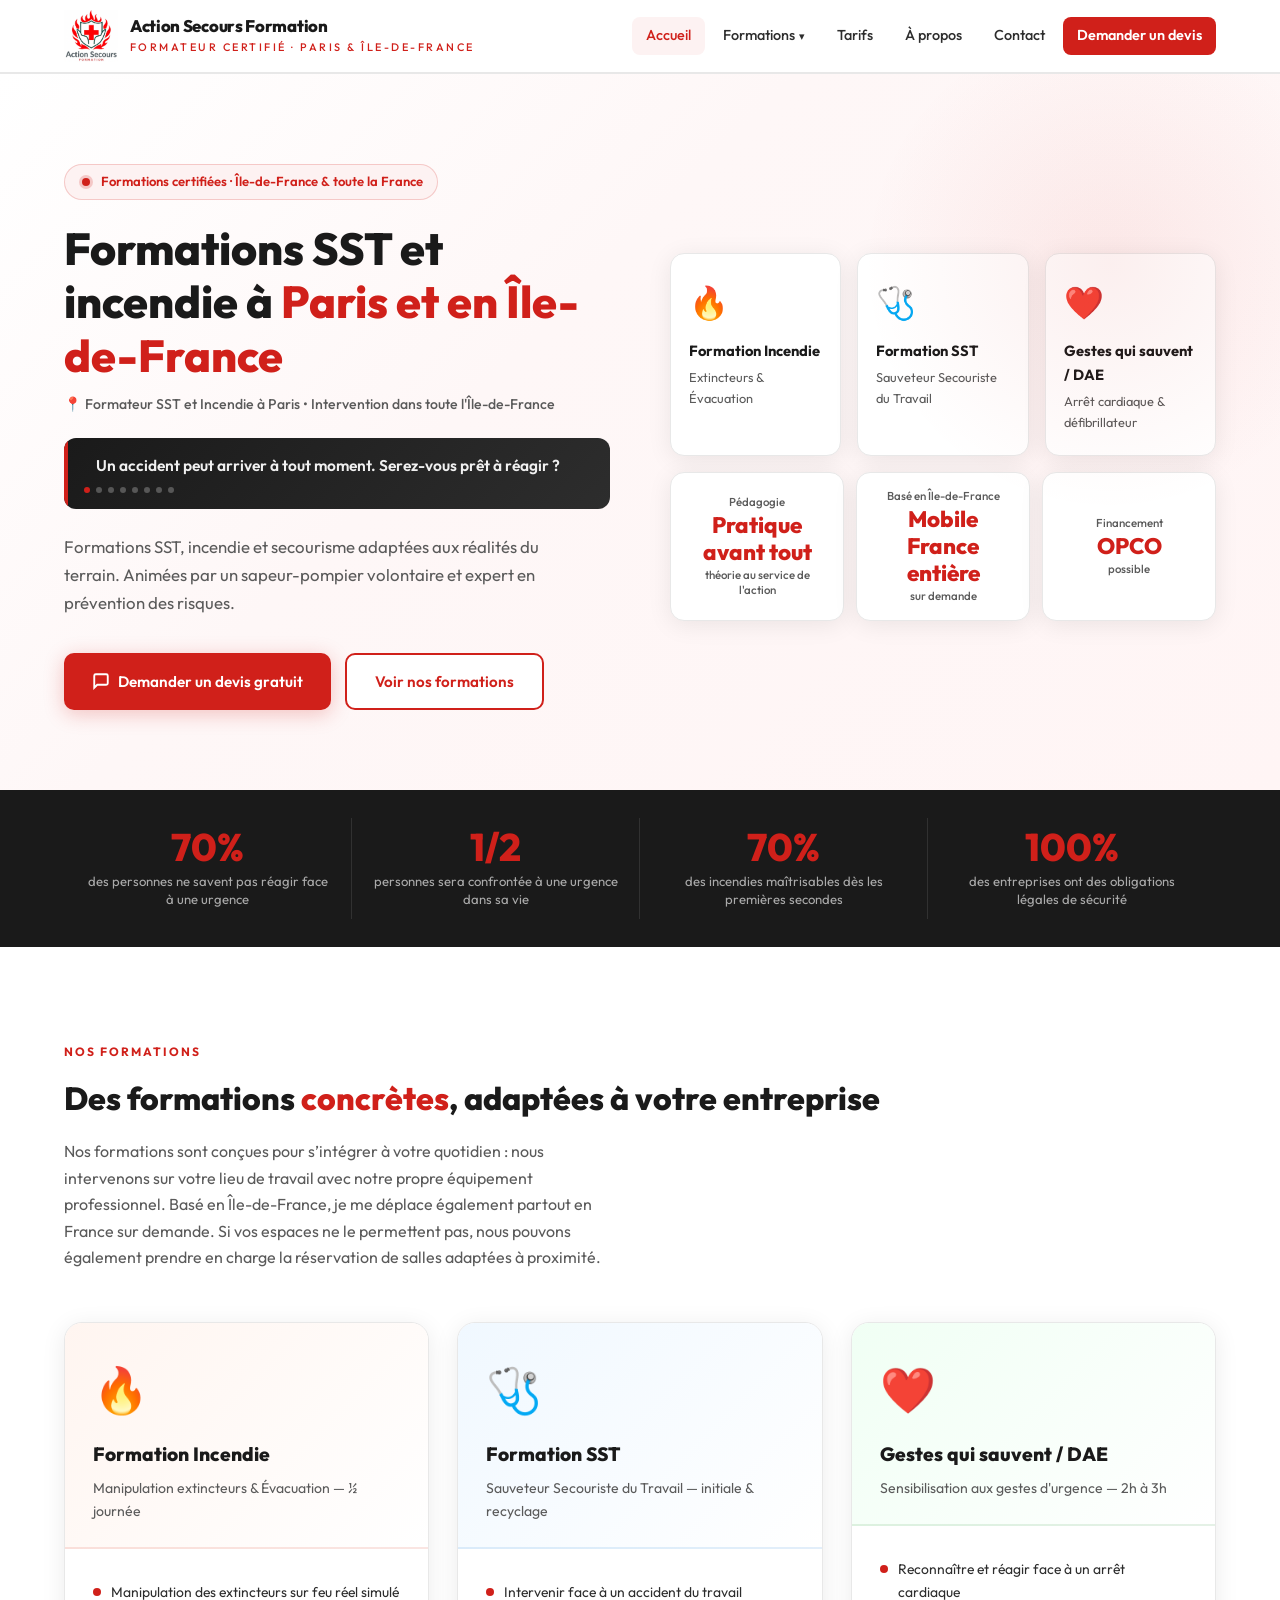
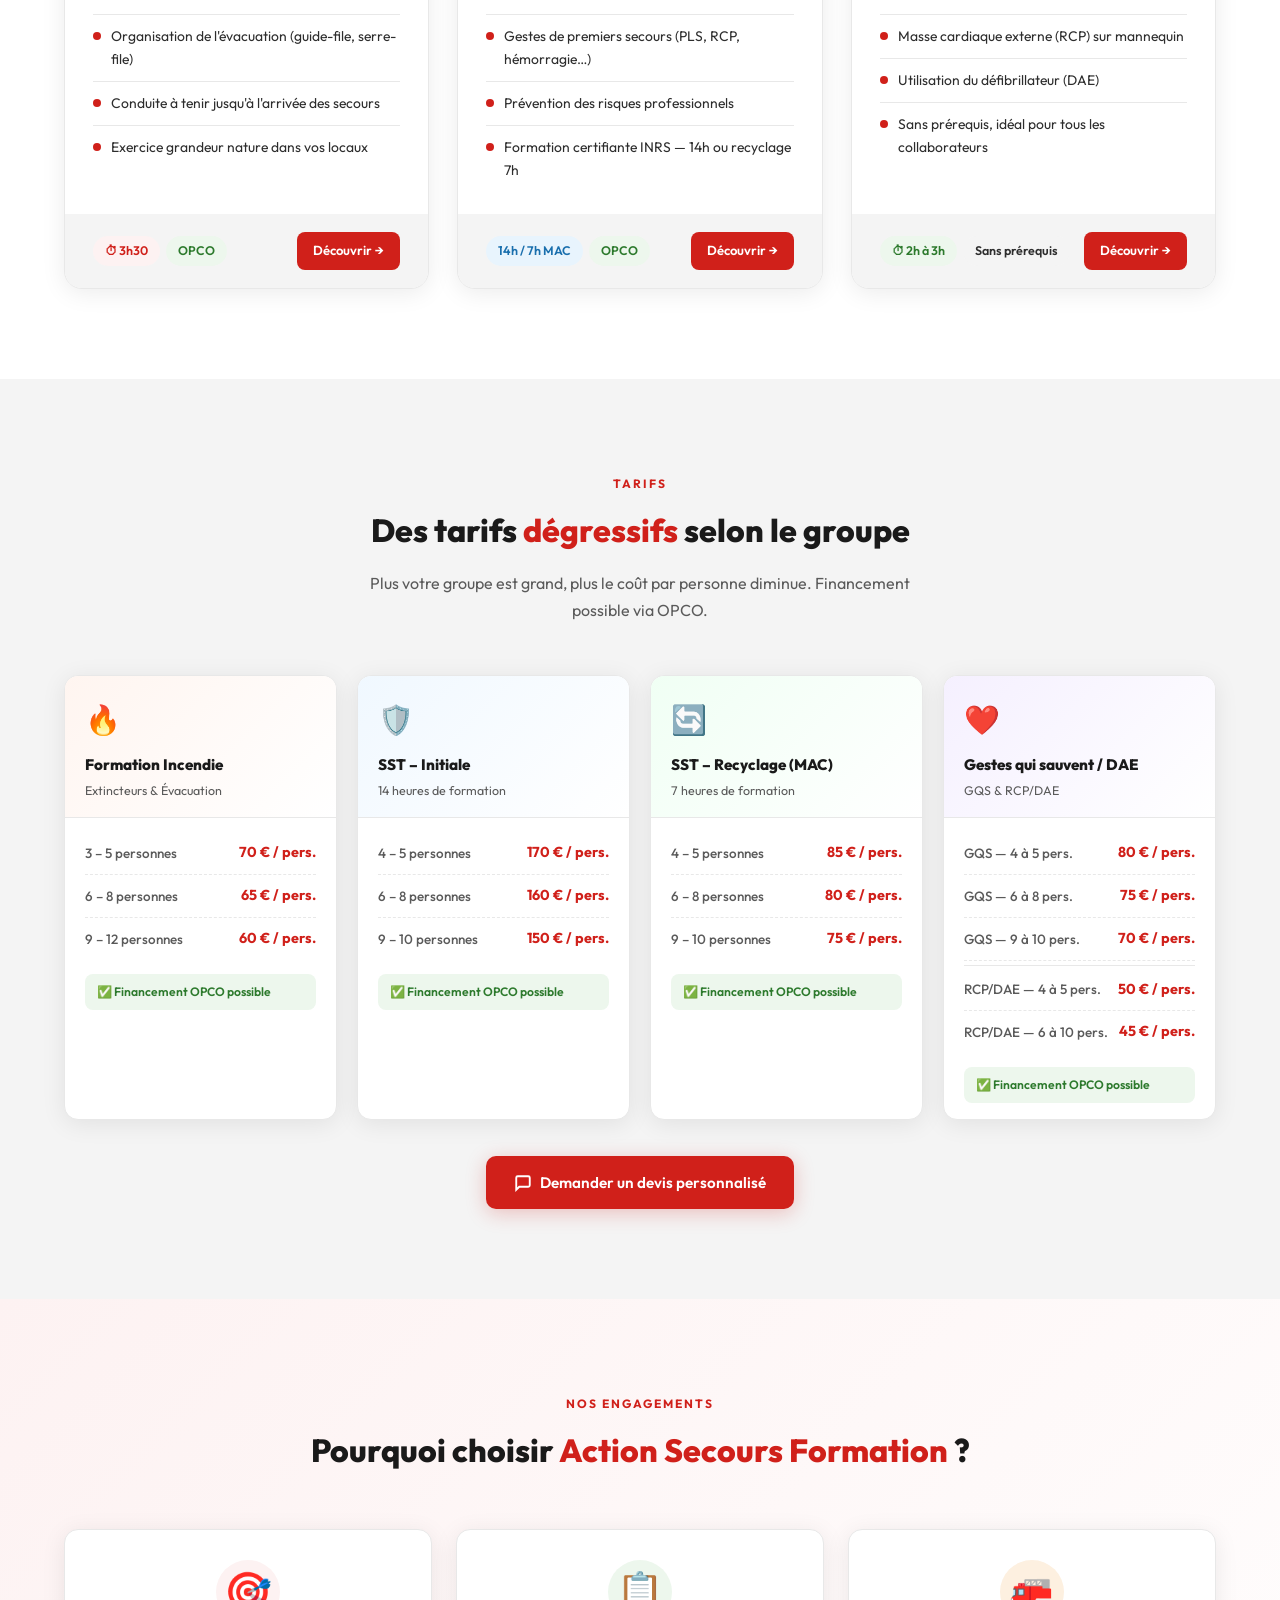
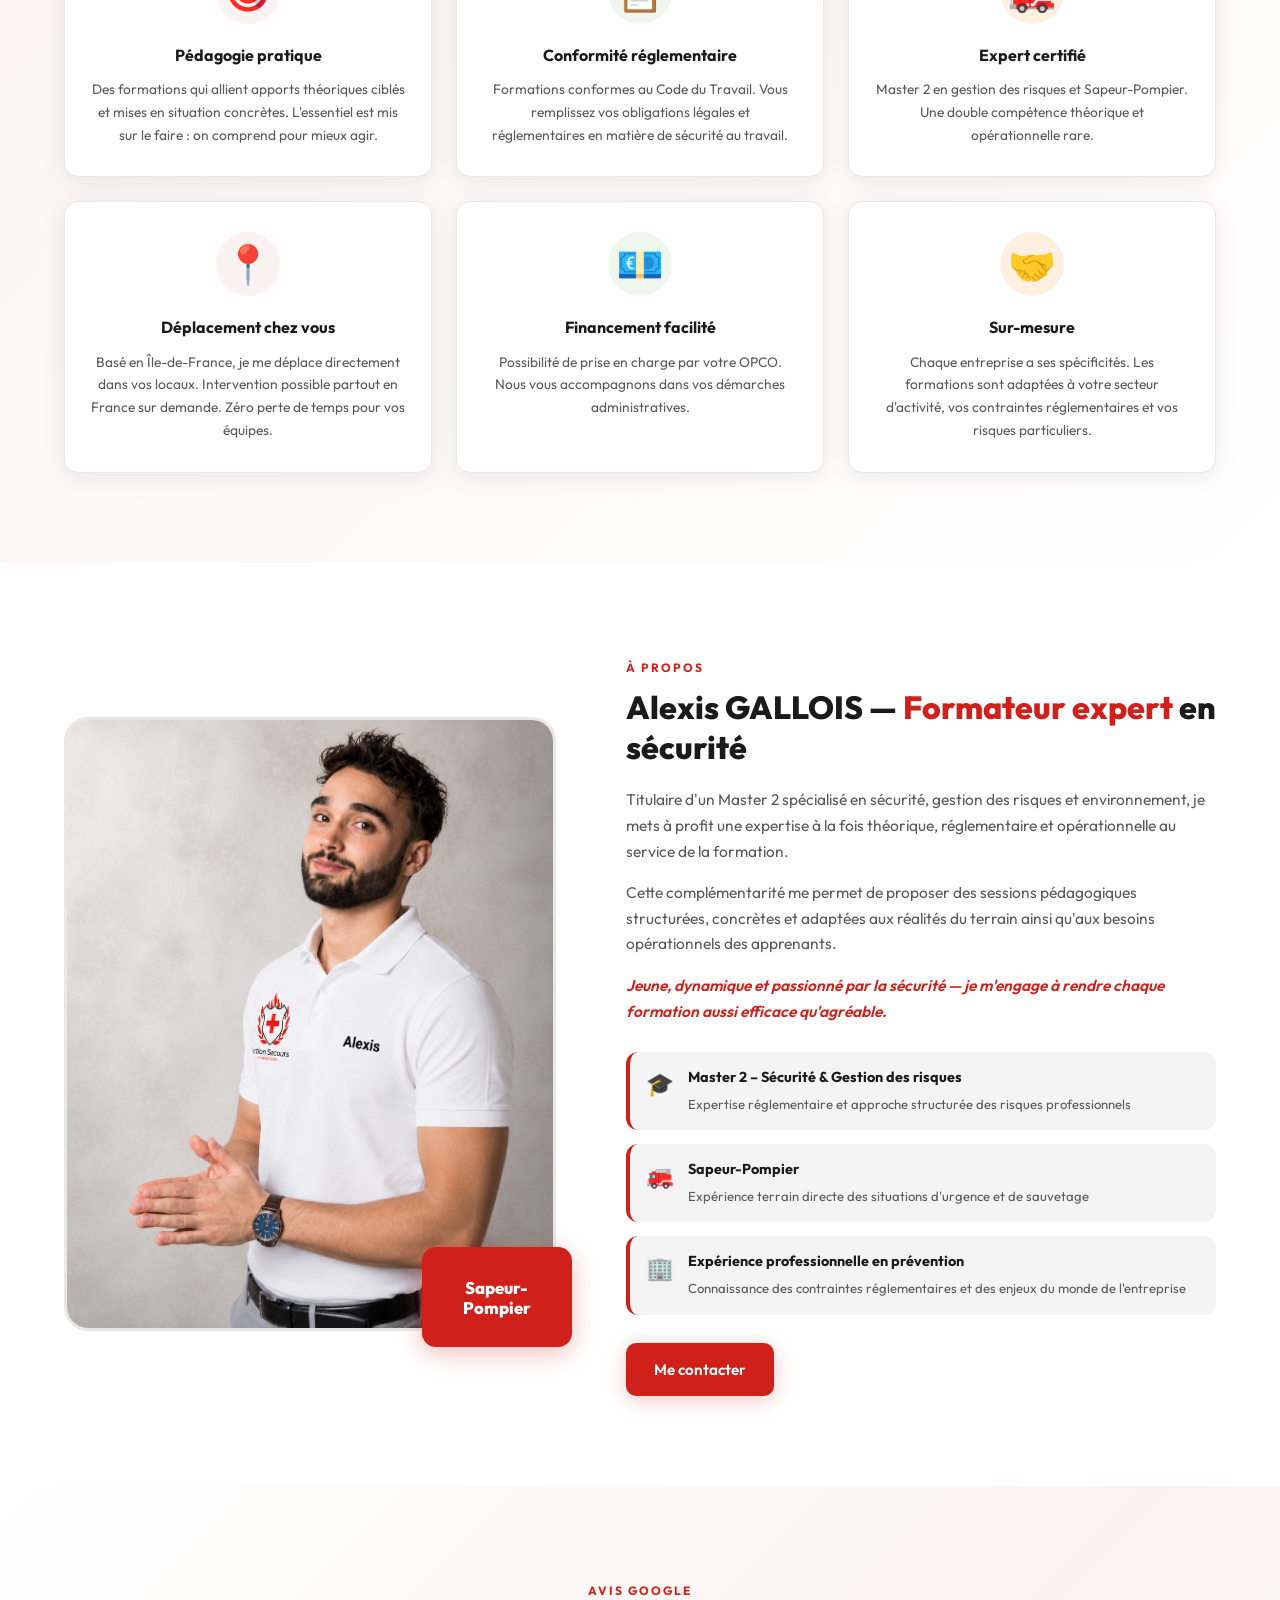
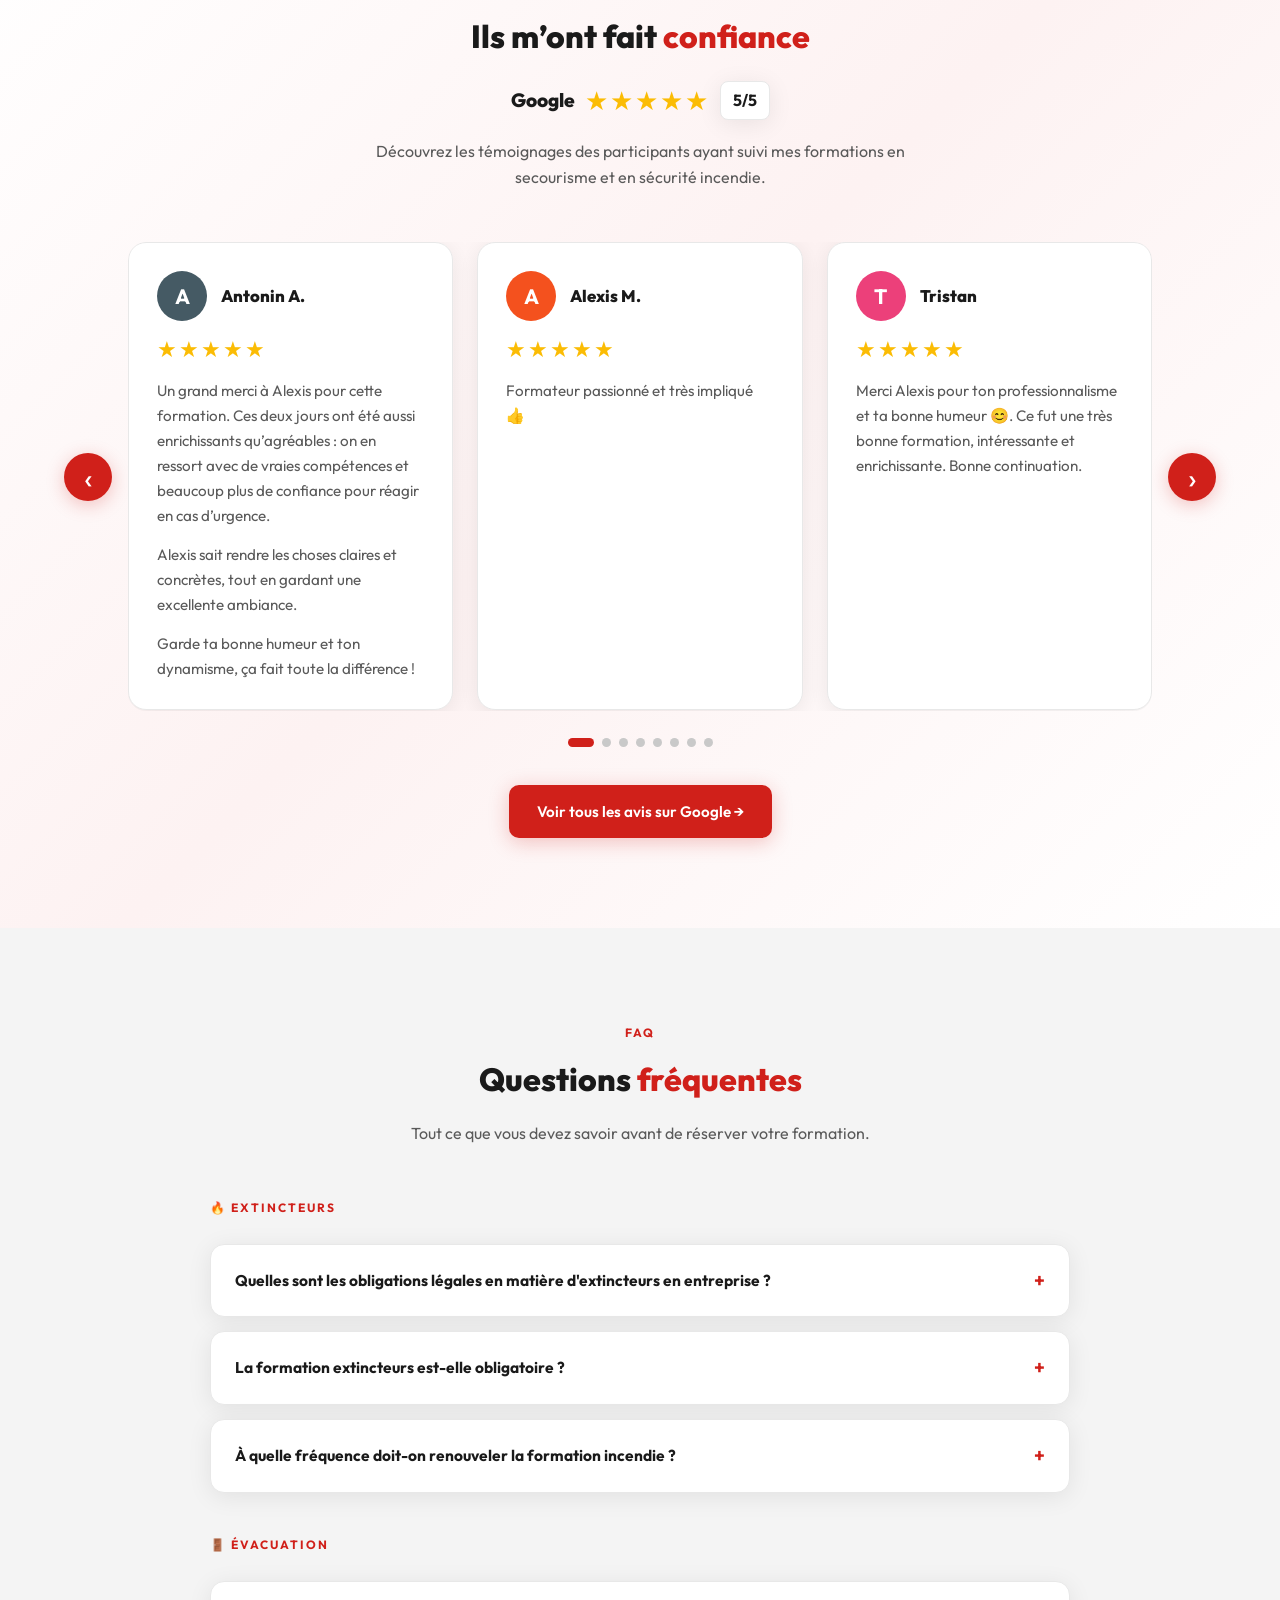
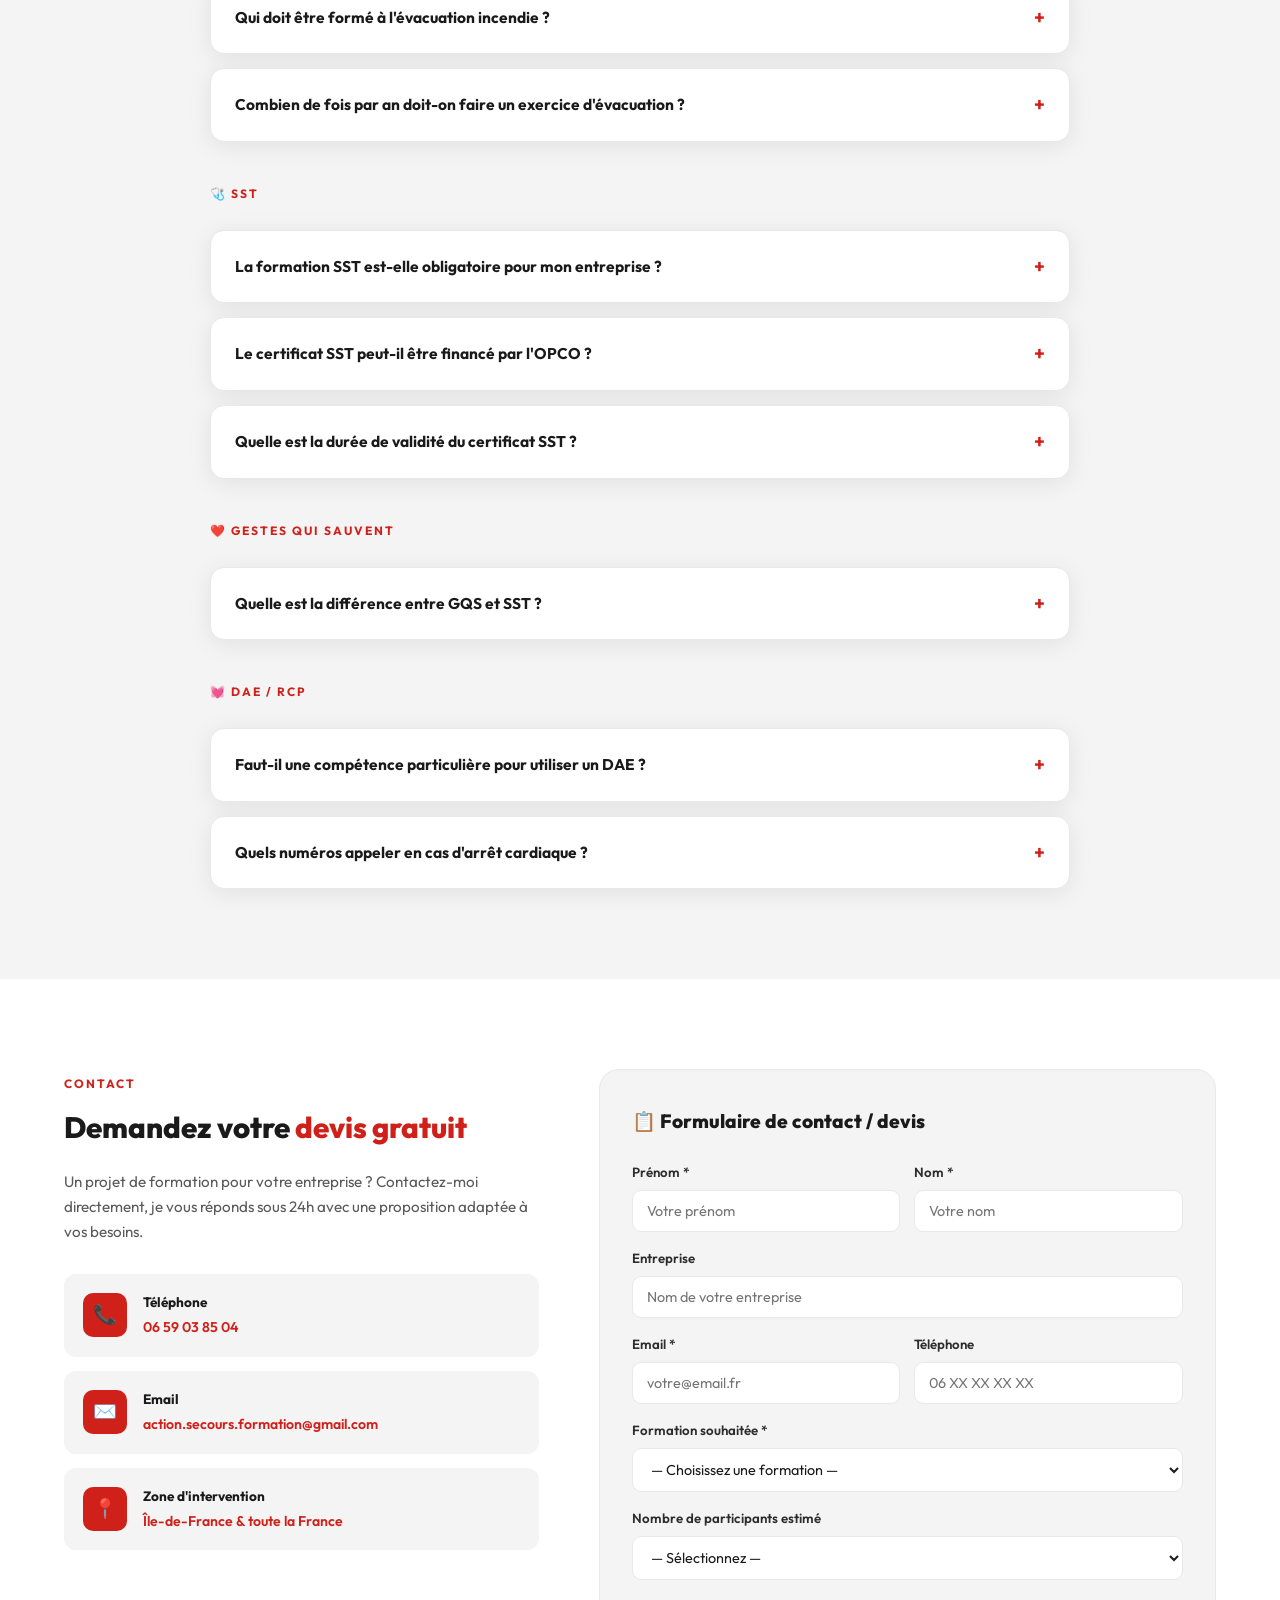
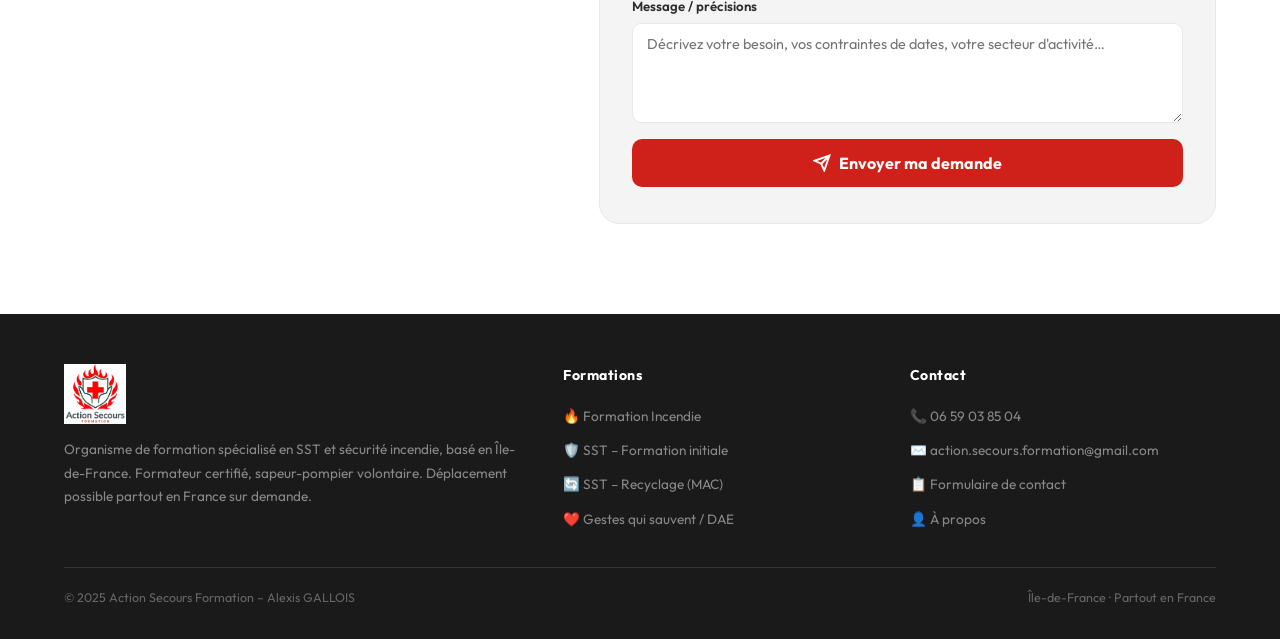
==== commit 09b7f629: "Update index.html" ====
--- a/index.html
+++ b/index.html
@@ -446,7 +446,7 @@
 <div class="stats-banner">
   <div class="stats-banner-inner">
     <div class="stat-impact">
-      <span class="big-num">80%</span>
+      <span class="big-num">70%</span>
       <p>des personnes ne savent pas réagir face à une urgence</p>
     </div>
     <div class="stat-impact">
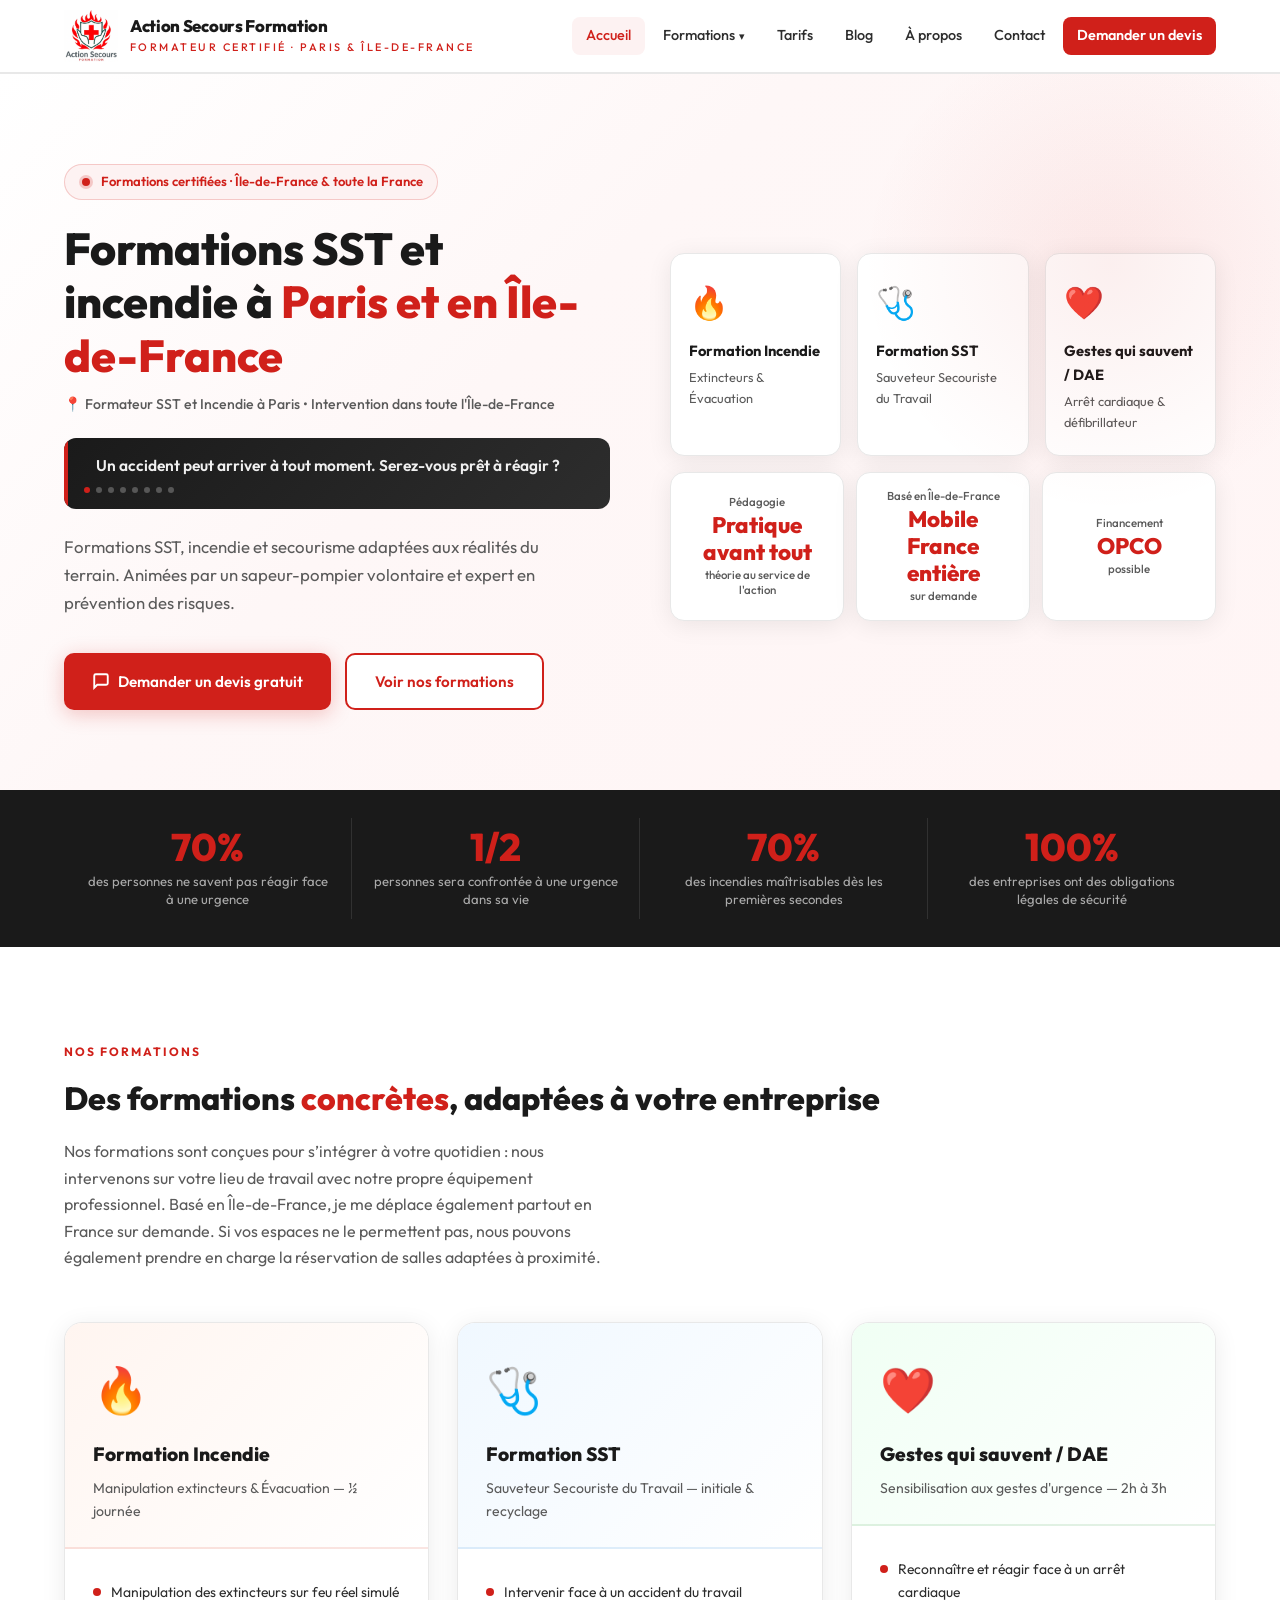
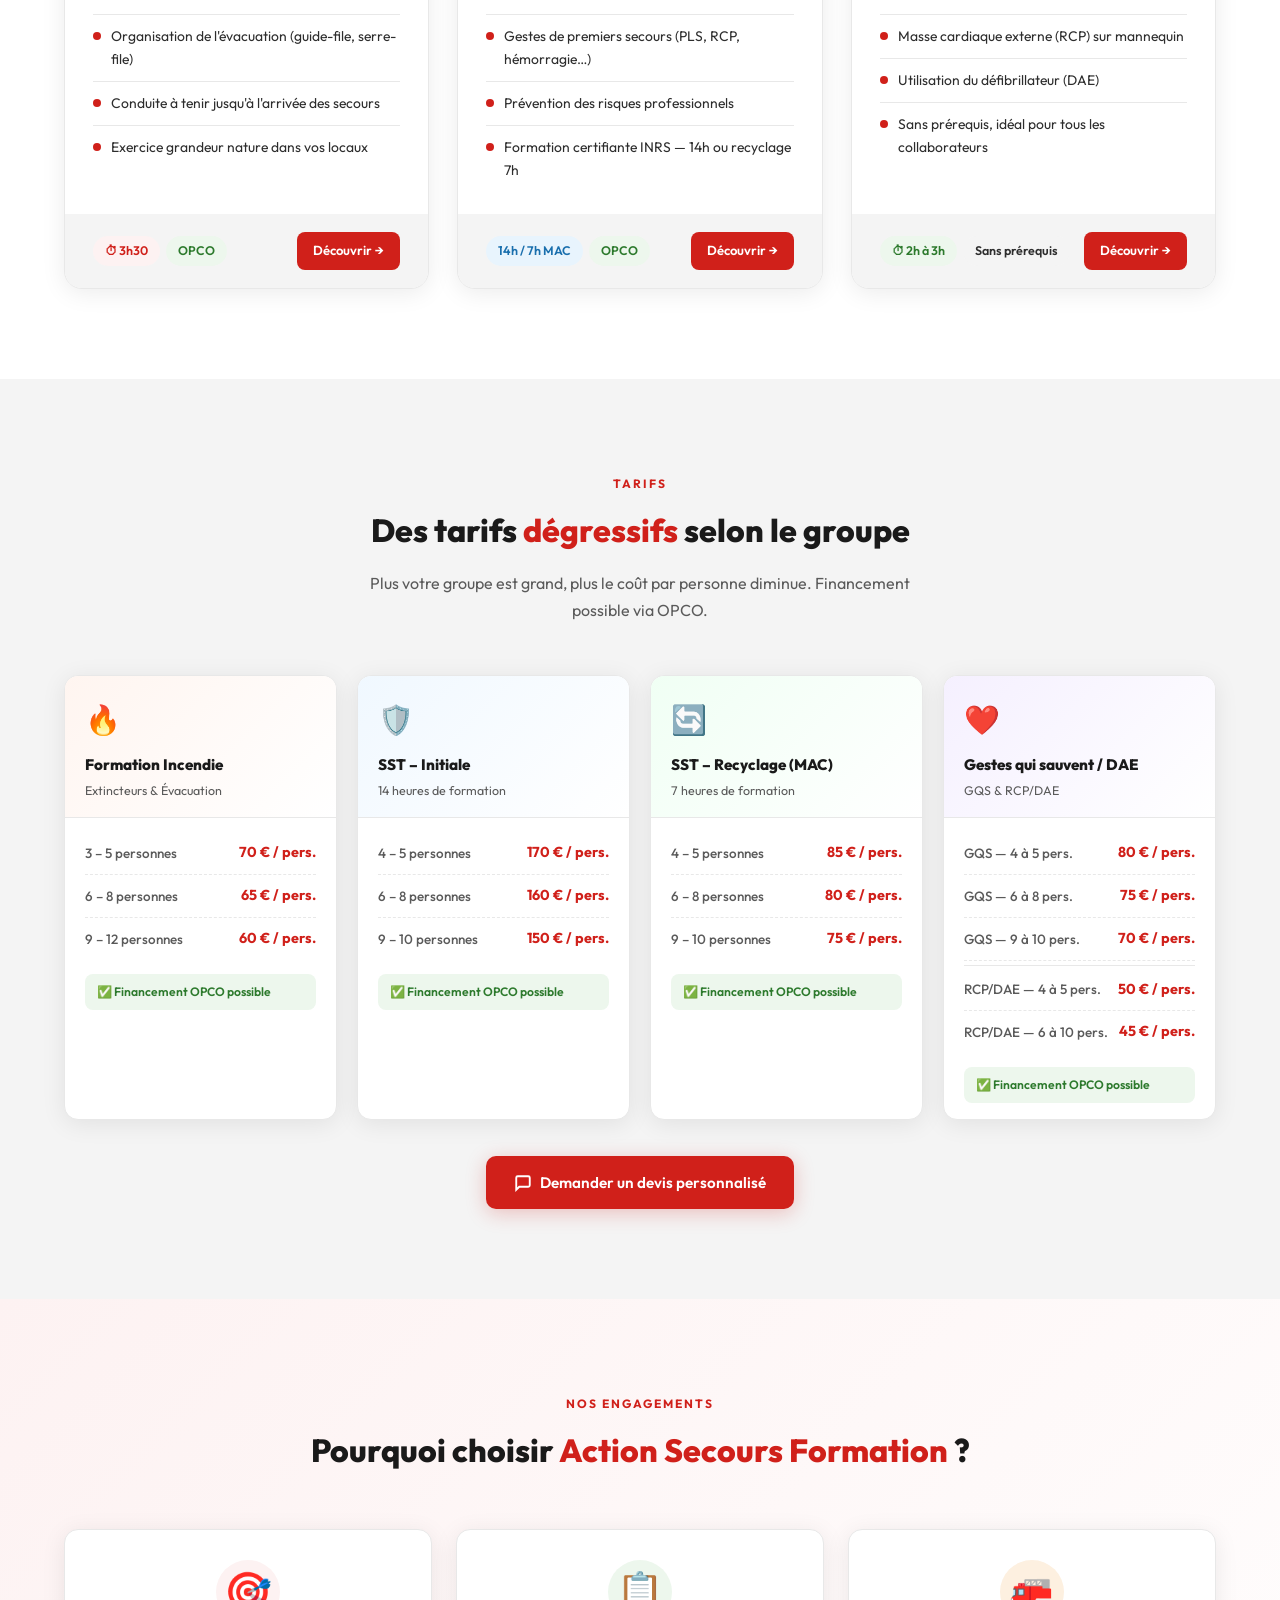
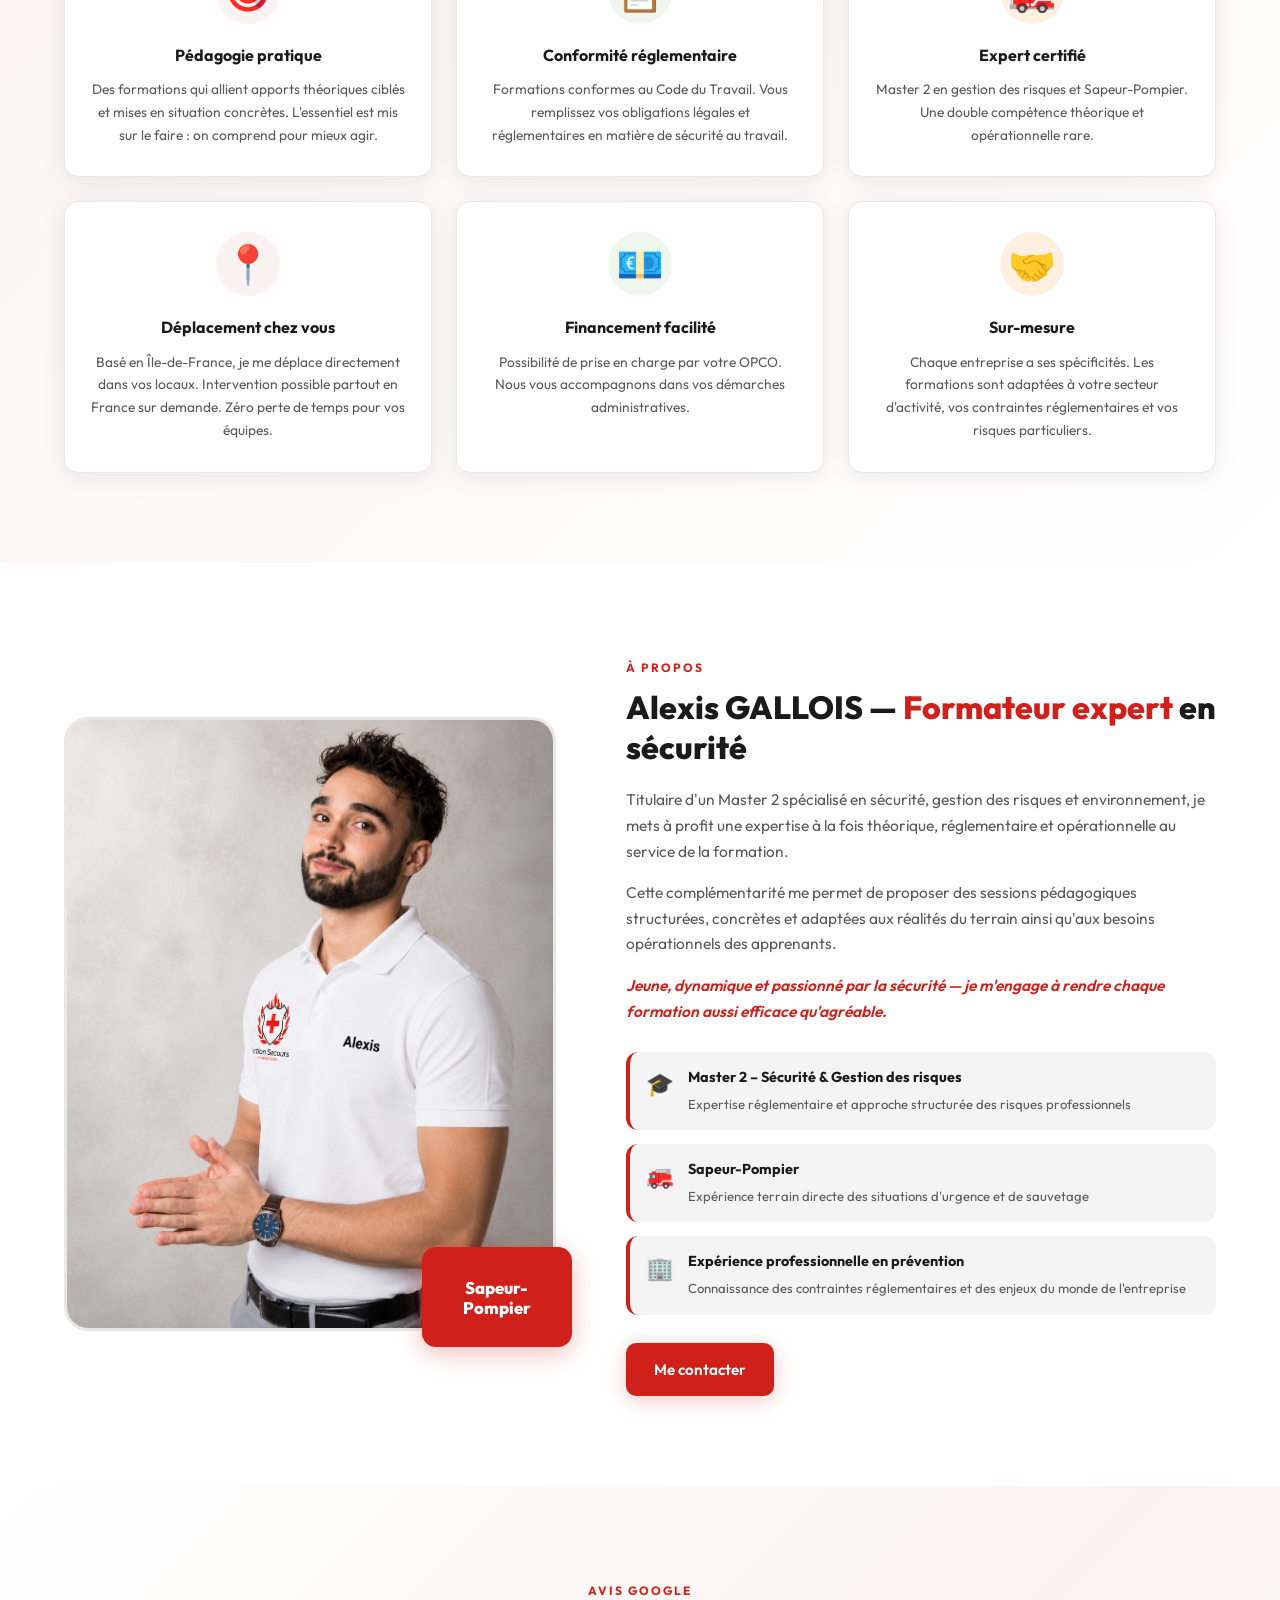
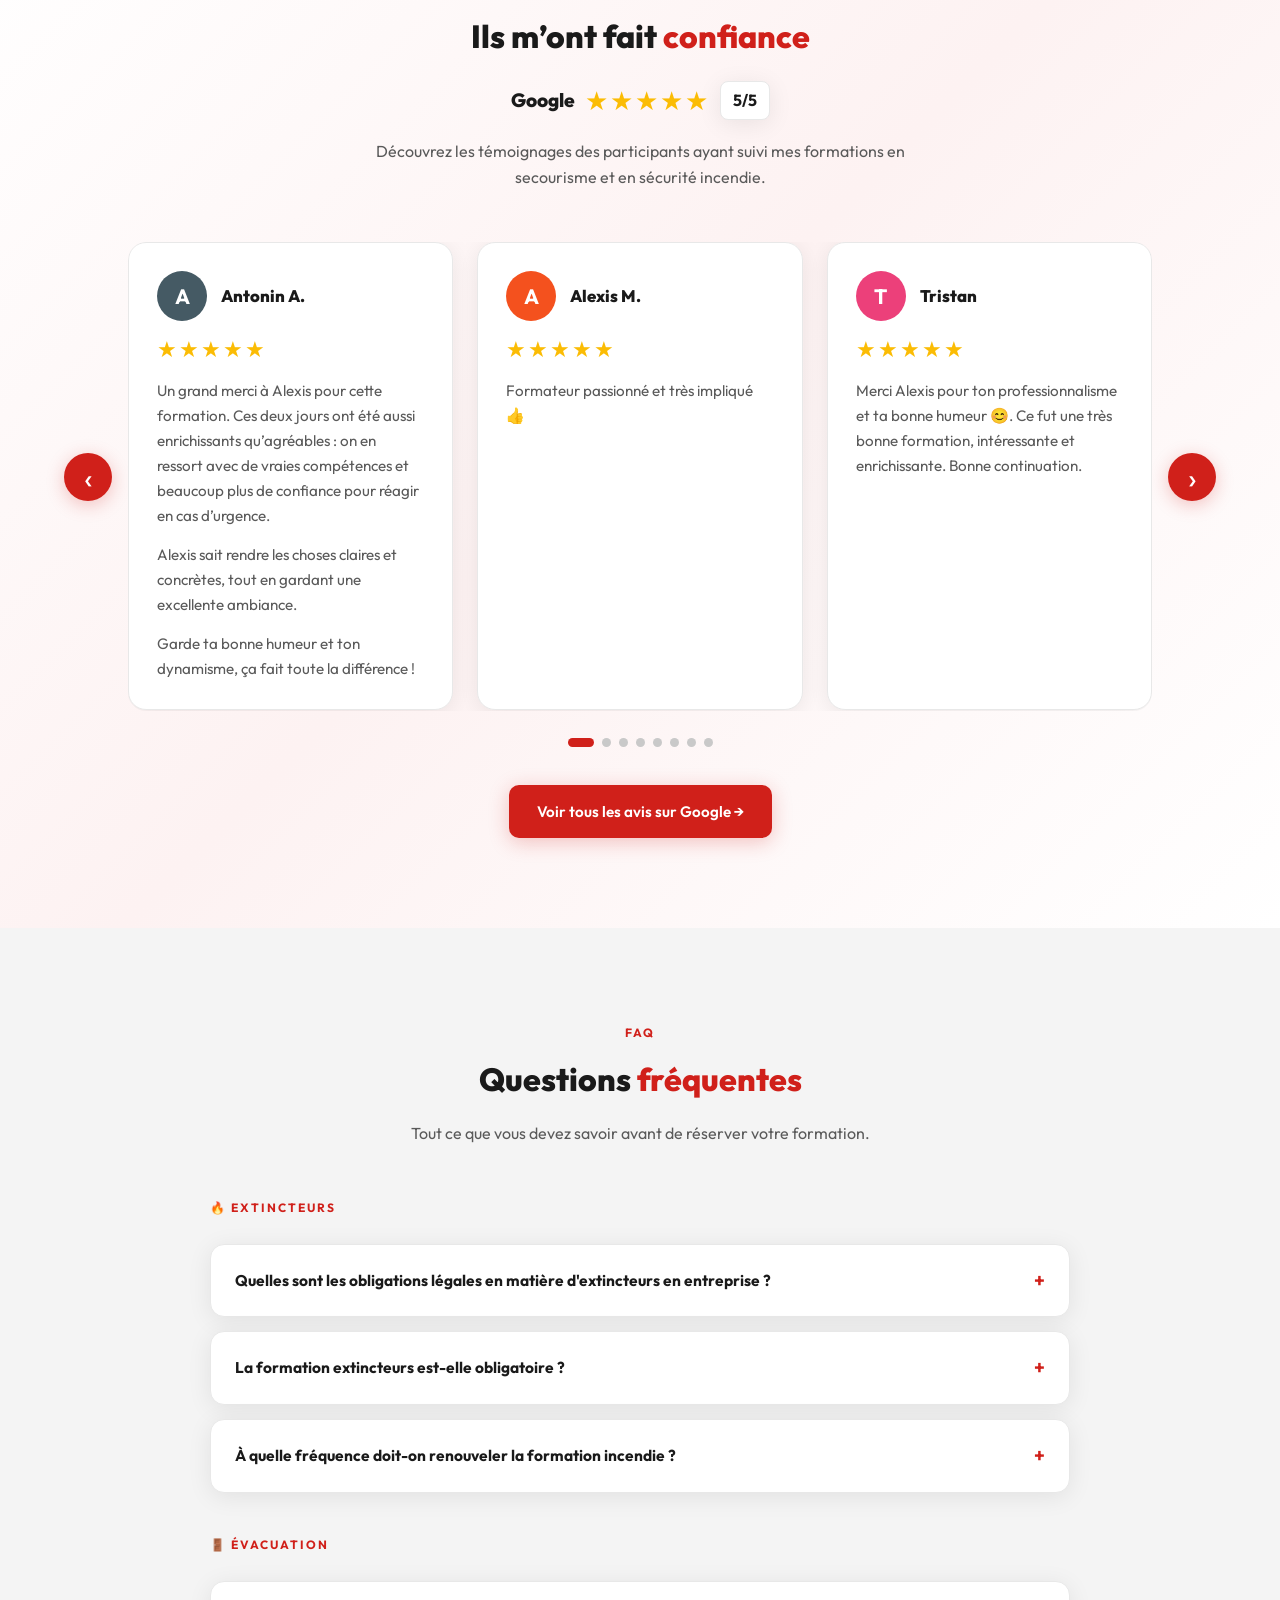
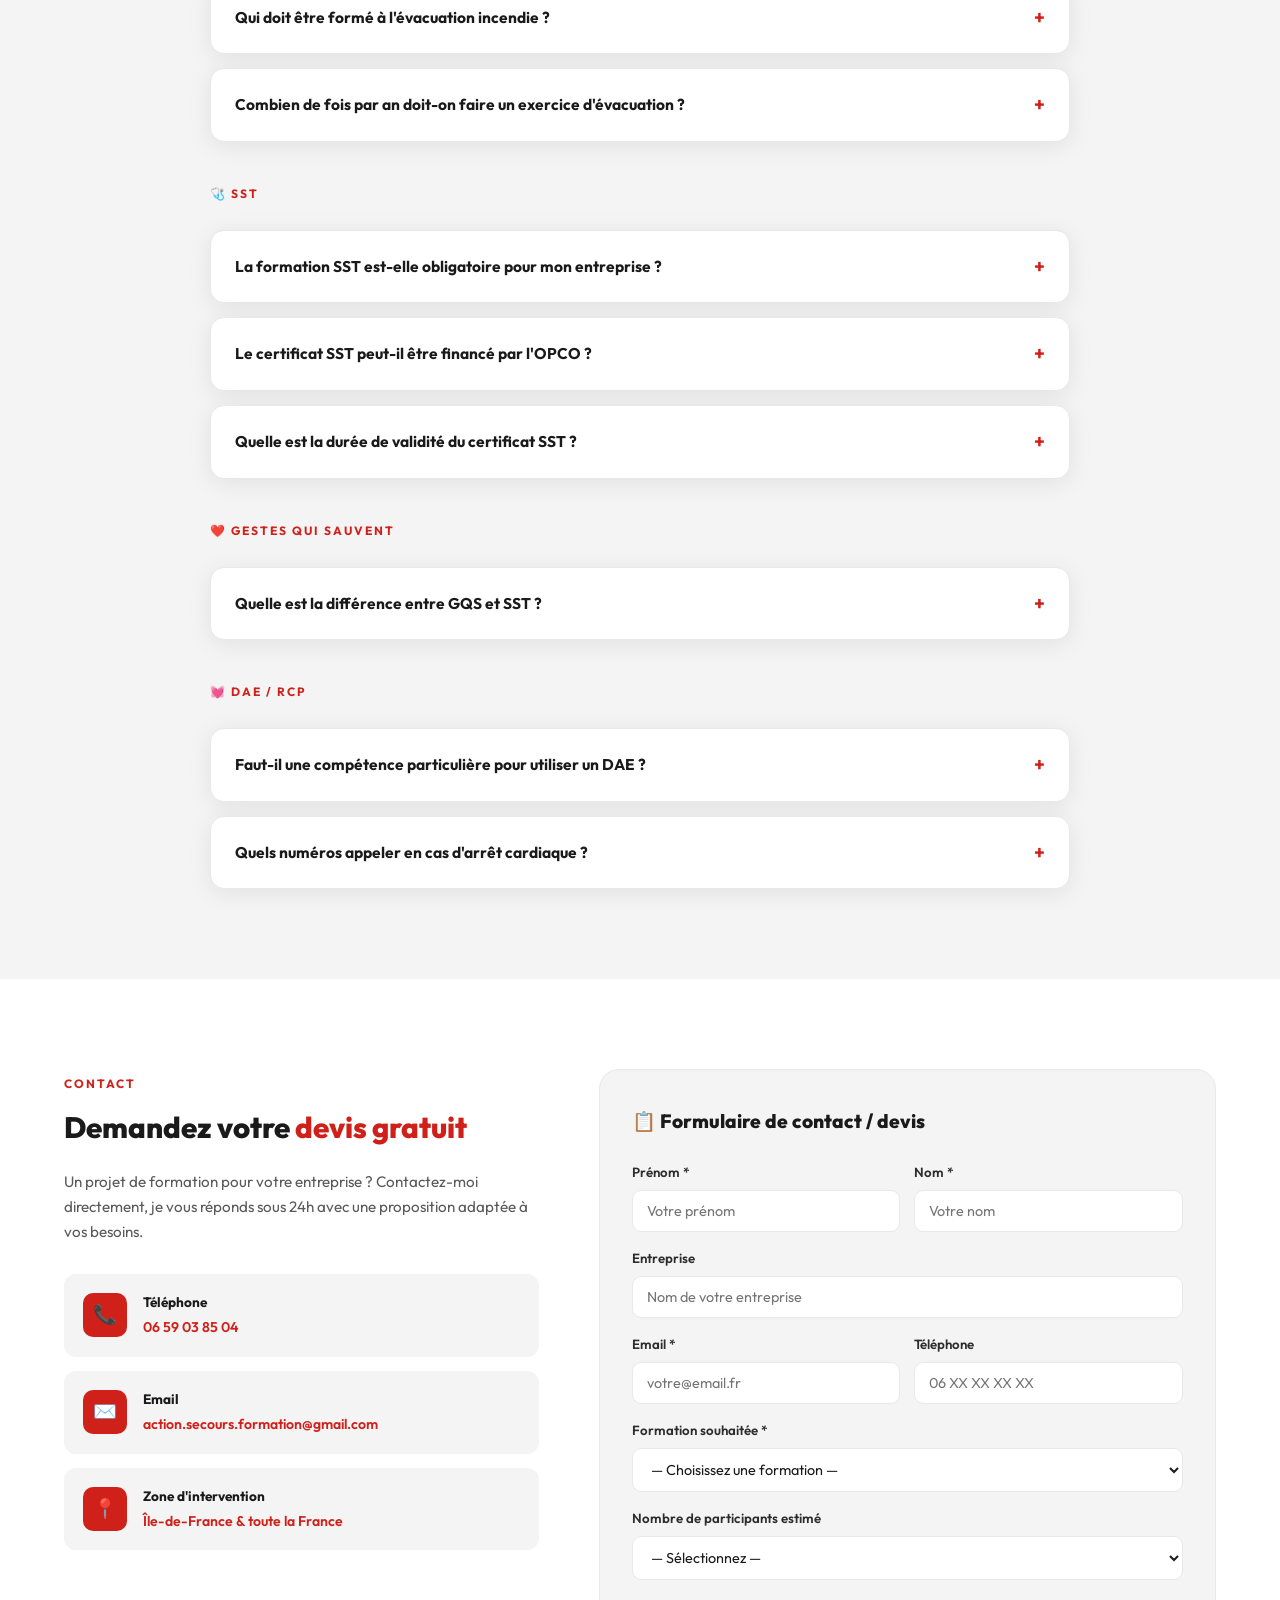
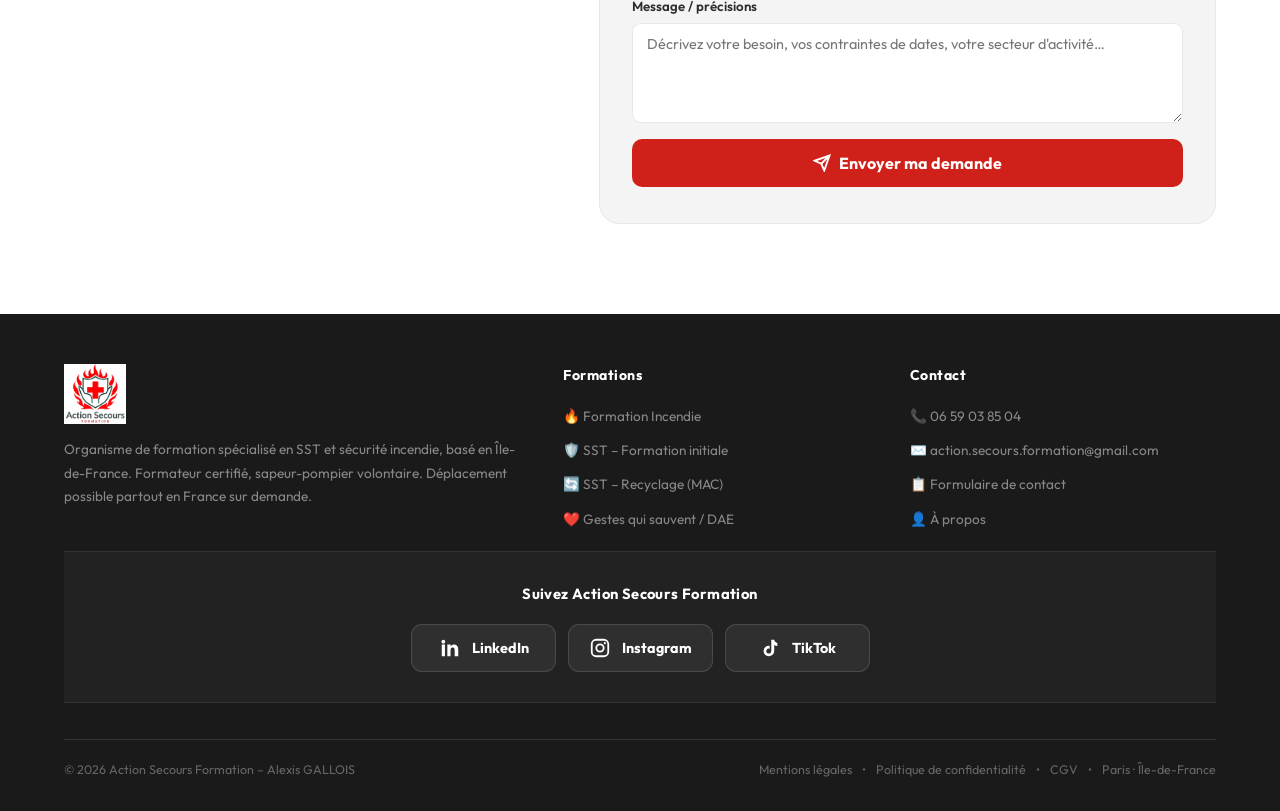
==== commit dd0f06fd: "Add files via upload" ====
--- a/index.html
+++ b/index.html
@@ -235,10 +235,17 @@
     .tarifs-inner { max-width: 1200px; margin: 0 auto; }
     .tarifs-grid { display: grid; grid-template-columns: repeat(4, 1fr); gap: 20px; }
     .tarif-card {
-      background: var(--blanc); border-radius: var(--radius);
-      border: 1.5px solid var(--border); overflow: hidden; box-shadow: var(--shadow);
-      transition: transform 0.2s, box-shadow 0.2s;
-    }
+  display: block;
+  background: var(--blanc);
+  border-radius: var(--radius);
+  border: 1.5px solid var(--border);
+  overflow: hidden;
+  box-shadow: var(--shadow);
+  color: inherit;
+  text-decoration: none;
+  cursor: pointer;
+  transition: transform 0.2s, box-shadow 0.2s;
+}
     .tarif-card:hover { transform: translateY(-5px); box-shadow: 0 12px 40px rgba(0,0,0,0.1); }
     .tarif-card-head { padding: 20px 20px 16px; border-bottom: 1px solid var(--border); }
     .tarif-card-head.incendie { background: linear-gradient(135deg, #fff5f0, #fff); }
@@ -550,61 +557,141 @@
       <p class="section-sub">Plus votre groupe est grand, plus le coût par personne diminue. Financement possible via OPCO.</p>
     </div>
     <div class="tarifs-grid">
-      <div class="tarif-card reveal reveal-delay-1">
-        <div class="tarif-card-head incendie">
-          <span class="tarif-icon">🔥</span>
-          <h3>Formation Incendie</h3>
-          <p>Extincteurs &amp; Évacuation</p>
-        </div>
-        <div class="tarif-rows">
-          <div class="tarif-row"><span class="nb">3 – 5 personnes</span><span class="prix">70 € / pers.</span></div>
-          <div class="tarif-row"><span class="nb">6 – 8 personnes</span><span class="prix">65 € / pers.</span></div>
-          <div class="tarif-row"><span class="nb">9 – 12 personnes</span><span class="prix">60 € / pers.</span></div>
-        </div>
-        <div class="tarif-financement">✅ Financement OPCO possible</div>
-      </div>
-      <div class="tarif-card reveal reveal-delay-2">
-        <div class="tarif-card-head sst-init">
-          <span class="tarif-icon">🛡️</span>
-          <h3>SST – Initiale</h3>
-          <p>14 heures de formation</p>
-        </div>
-        <div class="tarif-rows">
-          <div class="tarif-row"><span class="nb">4 – 5 personnes</span><span class="prix">170 € / pers.</span></div>
-          <div class="tarif-row"><span class="nb">6 – 8 personnes</span><span class="prix">160 € / pers.</span></div>
-          <div class="tarif-row"><span class="nb">9 – 10 personnes</span><span class="prix">150 € / pers.</span></div>
-        </div>
-        <div class="tarif-financement">✅ Financement OPCO possible</div>
-      </div>
-      <div class="tarif-card reveal reveal-delay-3">
-        <div class="tarif-card-head sst-rec">
-          <span class="tarif-icon">🔄</span>
-          <h3>SST – Recyclage (MAC)</h3>
-          <p>7 heures de formation</p>
-        </div>
-        <div class="tarif-rows">
-          <div class="tarif-row"><span class="nb">4 – 5 personnes</span><span class="prix">85 € / pers.</span></div>
-          <div class="tarif-row"><span class="nb">6 – 8 personnes</span><span class="prix">80 € / pers.</span></div>
-          <div class="tarif-row"><span class="nb">9 – 10 personnes</span><span class="prix">75 € / pers.</span></div>
-        </div>
-        <div class="tarif-financement">✅ Financement OPCO possible</div>
-      </div>
-      <div class="tarif-card reveal">
-        <div class="tarif-card-head dae">
-          <span class="tarif-icon">❤️</span>
-          <h3>Gestes qui sauvent / DAE</h3>
-          <p>GQS &amp; RCP/DAE</p>
-        </div>
-        <div class="tarif-rows">
-          <div class="tarif-row"><span class="nb">GQS — 4 à 5 pers.</span><span class="prix">80 € / pers.</span></div>
-          <div class="tarif-row"><span class="nb">GQS — 6 à 8 pers.</span><span class="prix">75 € / pers.</span></div>
-          <div class="tarif-row"><span class="nb">GQS — 9 à 10 pers.</span><span class="prix">70 € / pers.</span></div>
-          <div class="tarif-row" style="border-top:1px solid var(--border);margin-top:4px;padding-top:12px;"><span class="nb">RCP/DAE — 4 à 5 pers.</span><span class="prix">50 € / pers.</span></div>
-          <div class="tarif-row"><span class="nb">RCP/DAE — 6 à 10 pers.</span><span class="prix">45 € / pers.</span></div>
-        </div>
-        <div class="tarif-financement">✅ Financement OPCO possible</div>
-      </div>
-    </div>
+
+  <a href="formation-incendie.html" class="tarif-card reveal reveal-delay-1">
+    <div class="tarif-card-head incendie">
+      <span class="tarif-icon">🔥</span>
+      <h3>Formation Incendie</h3>
+      <p>Extincteurs &amp; Évacuation</p>
+    </div>
+
+    <div class="tarif-rows">
+      <div class="tarif-row">
+        <span class="nb">3 – 5 personnes</span>
+        <span class="prix">70 € / pers.</span>
+      </div>
+
+      <div class="tarif-row">
+        <span class="nb">6 – 8 personnes</span>
+        <span class="prix">65 € / pers.</span>
+      </div>
+
+      <div class="tarif-row">
+        <span class="nb">9 – 12 personnes</span>
+        <span class="prix">60 € / pers.</span>
+      </div>
+    </div>
+
+    <div class="tarif-financement">
+      ✅ Financement OPCO possible
+    </div>
+  </a>
+
+
+  <a href="formation-sst.html" class="tarif-card reveal reveal-delay-2">
+    <div class="tarif-card-head sst-init">
+      <span class="tarif-icon">🛡️</span>
+      <h3>SST – Initiale</h3>
+      <p>14 heures de formation</p>
+    </div>
+
+    <div class="tarif-rows">
+      <div class="tarif-row">
+        <span class="nb">4 – 5 personnes</span>
+        <span class="prix">170 € / pers.</span>
+      </div>
+
+      <div class="tarif-row">
+        <span class="nb">6 – 8 personnes</span>
+        <span class="prix">160 € / pers.</span>
+      </div>
+
+      <div class="tarif-row">
+        <span class="nb">9 – 10 personnes</span>
+        <span class="prix">150 € / pers.</span>
+      </div>
+    </div>
+
+    <div class="tarif-financement">
+      ✅ Financement OPCO possible
+    </div>
+  </a>
+
+
+  <a href="formation-sst.html#recyclage" class="tarif-card reveal reveal-delay-3">
+    <div class="tarif-card-head sst-rec">
+      <span class="tarif-icon">🔄</span>
+      <h3>SST – Recyclage (MAC)</h3>
+      <p>7 heures de formation</p>
+    </div>
+
+    <div class="tarif-rows">
+      <div class="tarif-row">
+        <span class="nb">4 – 5 personnes</span>
+        <span class="prix">85 € / pers.</span>
+      </div>
+
+      <div class="tarif-row">
+        <span class="nb">6 – 8 personnes</span>
+        <span class="prix">80 € / pers.</span>
+      </div>
+
+      <div class="tarif-row">
+        <span class="nb">9 – 10 personnes</span>
+        <span class="prix">75 € / pers.</span>
+      </div>
+    </div>
+
+    <div class="tarif-financement">
+      ✅ Financement OPCO possible
+    </div>
+  </a>
+
+
+  <a href="formation-dae.html" class="tarif-card reveal">
+    <div class="tarif-card-head dae">
+      <span class="tarif-icon">❤️</span>
+      <h3>Gestes qui sauvent / DAE</h3>
+      <p>GQS &amp; RCP/DAE</p>
+    </div>
+
+    <div class="tarif-rows">
+      <div class="tarif-row">
+        <span class="nb">GQS — 4 à 5 pers.</span>
+        <span class="prix">80 € / pers.</span>
+      </div>
+
+      <div class="tarif-row">
+        <span class="nb">GQS — 6 à 8 pers.</span>
+        <span class="prix">75 € / pers.</span>
+      </div>
+
+      <div class="tarif-row">
+        <span class="nb">GQS — 9 à 10 pers.</span>
+        <span class="prix">70 € / pers.</span>
+      </div>
+
+      <div
+        class="tarif-row"
+        style="border-top:1px solid var(--border);margin-top:4px;padding-top:12px;"
+      >
+        <span class="nb">RCP/DAE — 4 à 5 pers.</span>
+        <span class="prix">50 € / pers.</span>
+      </div>
+
+      <div class="tarif-row">
+        <span class="nb">RCP/DAE — 6 à 10 pers.</span>
+        <span class="prix">45 € / pers.</span>
+      </div>
+    </div>
+
+    <div class="tarif-financement">
+      ✅ Financement OPCO possible
+    </div>
+  </a>
+
+</div>
+
     <div style="text-align:center; margin-top:36px;" class="reveal">
       <a href="#contact" class="btn btn-primary">
         <svg width="18" height="18" viewBox="0 0 24 24" fill="none" stroke="currentColor" stroke-width="2.5"><path d="M21 15a2 2 0 0 1-2 2H7l-4 4V5a2 2 0 0 1 2-2h14a2 2 0 0 1 2 2z"/></svg>
--- a/_shared.css
+++ b/_shared.css
@@ -872,3 +872,148 @@
     transition: none !important;
   }
 }
+/* ═══════════════════════════════════════
+   LIENS JURIDIQUES DU PIED DE PAGE
+════════════════════════════════════════ */
+
+.footer-legal-links {
+  display: flex;
+  align-items: center;
+  justify-content: flex-end;
+  gap: 10px;
+  flex-wrap: wrap;
+}
+
+.footer-legal-links a {
+  color: inherit;
+  text-decoration: none;
+  transition:
+    color 0.2s ease,
+    opacity 0.2s ease;
+}
+
+.footer-legal-links a:hover {
+  color: #ffffff;
+  text-decoration: underline;
+}
+
+@media (max-width: 700px) {
+  .footer-bottom {
+    gap: 12px;
+    text-align: center;
+  }
+
+  .footer-legal-links {
+    justify-content: center;
+  }
+}
+/* ═══════════════════════════════════════
+   RÉSEAUX SOCIAUX DU FOOTER
+   ═══════════════════════════════════════ */
+
+.footer-social-section {
+  width: 100%;
+  padding: 30px 20px;
+  margin-top: 20px;
+  text-align: center;
+  background: rgba(255, 255, 255, 0.035);
+  border-top: 1px solid rgba(255, 255, 255, 0.08);
+  border-bottom: 1px solid rgba(255, 255, 255, 0.08);
+}
+
+.footer-social-title {
+  margin: 0 0 18px;
+  color: #ffffff;
+  font-size: 0.92rem;
+  font-weight: 700;
+  letter-spacing: 0.4px;
+}
+
+.footer-social-links {
+  display: flex;
+  align-items: center;
+  justify-content: center;
+  flex-wrap: wrap;
+  gap: 12px;
+}
+
+.footer-social-link {
+  display: inline-flex;
+  align-items: center;
+  justify-content: center;
+  gap: 10px;
+  min-width: 145px;
+  padding: 11px 18px;
+  color: #ffffff;
+  background: rgba(255, 255, 255, 0.06);
+  border: 1px solid rgba(255, 255, 255, 0.13);
+  border-radius: 11px;
+  font-size: 0.9rem;
+  font-weight: 700;
+  text-decoration: none;
+  transition:
+    transform 0.2s ease,
+    background 0.2s ease,
+    border-color 0.2s ease,
+    box-shadow 0.2s ease;
+}
+
+.footer-social-icon {
+  display: inline-flex;
+  align-items: center;
+  justify-content: center;
+  width: 24px;
+  height: 24px;
+}
+
+.footer-social-icon svg {
+  width: 22px;
+  height: 22px;
+  fill: currentColor;
+}
+
+.footer-social-link:hover {
+  color: #ffffff;
+  transform: translateY(-3px);
+}
+
+.footer-social-link.linkedin:hover {
+  background: #0a66c2;
+  border-color: #0a66c2;
+  box-shadow: 0 8px 24px rgba(10, 102, 194, 0.3);
+}
+
+.footer-social-link.instagram:hover {
+  background:
+    linear-gradient(
+      135deg,
+      #833ab4,
+      #fd1d1d,
+      #fcb045
+    );
+  border-color: transparent;
+  box-shadow: 0 8px 24px rgba(225, 48, 108, 0.3);
+}
+
+.footer-social-link.tiktok:hover {
+  background: #111111;
+  border-color: rgba(255, 255, 255, 0.35);
+  box-shadow:
+    -3px 3px 0 rgba(37, 244, 238, 0.55),
+    3px -3px 0 rgba(254, 44, 85, 0.55);
+}
+
+@media (max-width: 600px) {
+
+  .footer-social-section {
+    padding: 26px 16px;
+  }
+
+  .footer-social-links {
+    flex-direction: column;
+  }
+
+  .footer-social-link {
+    width: min(280px, 100%);
+  }
+}/* Cartes tarifs cliquables sans modifier leur emplacement */
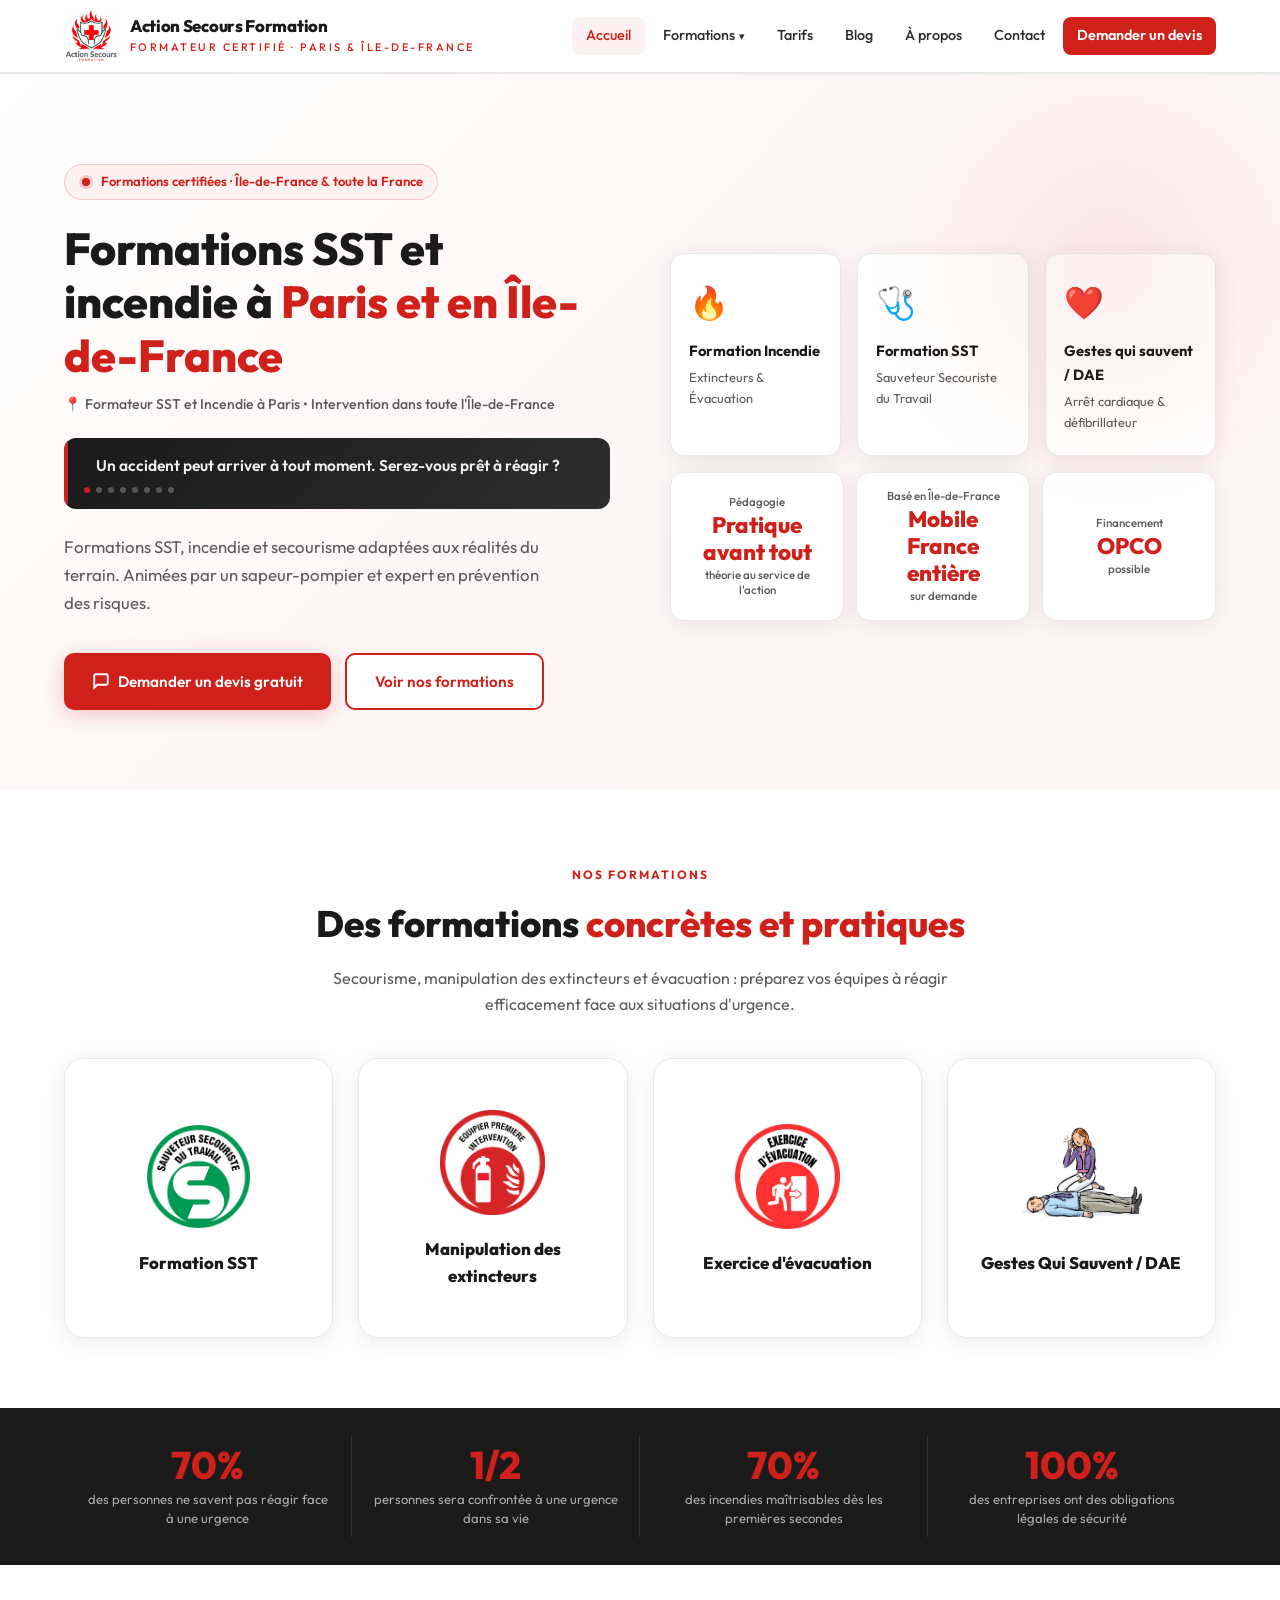
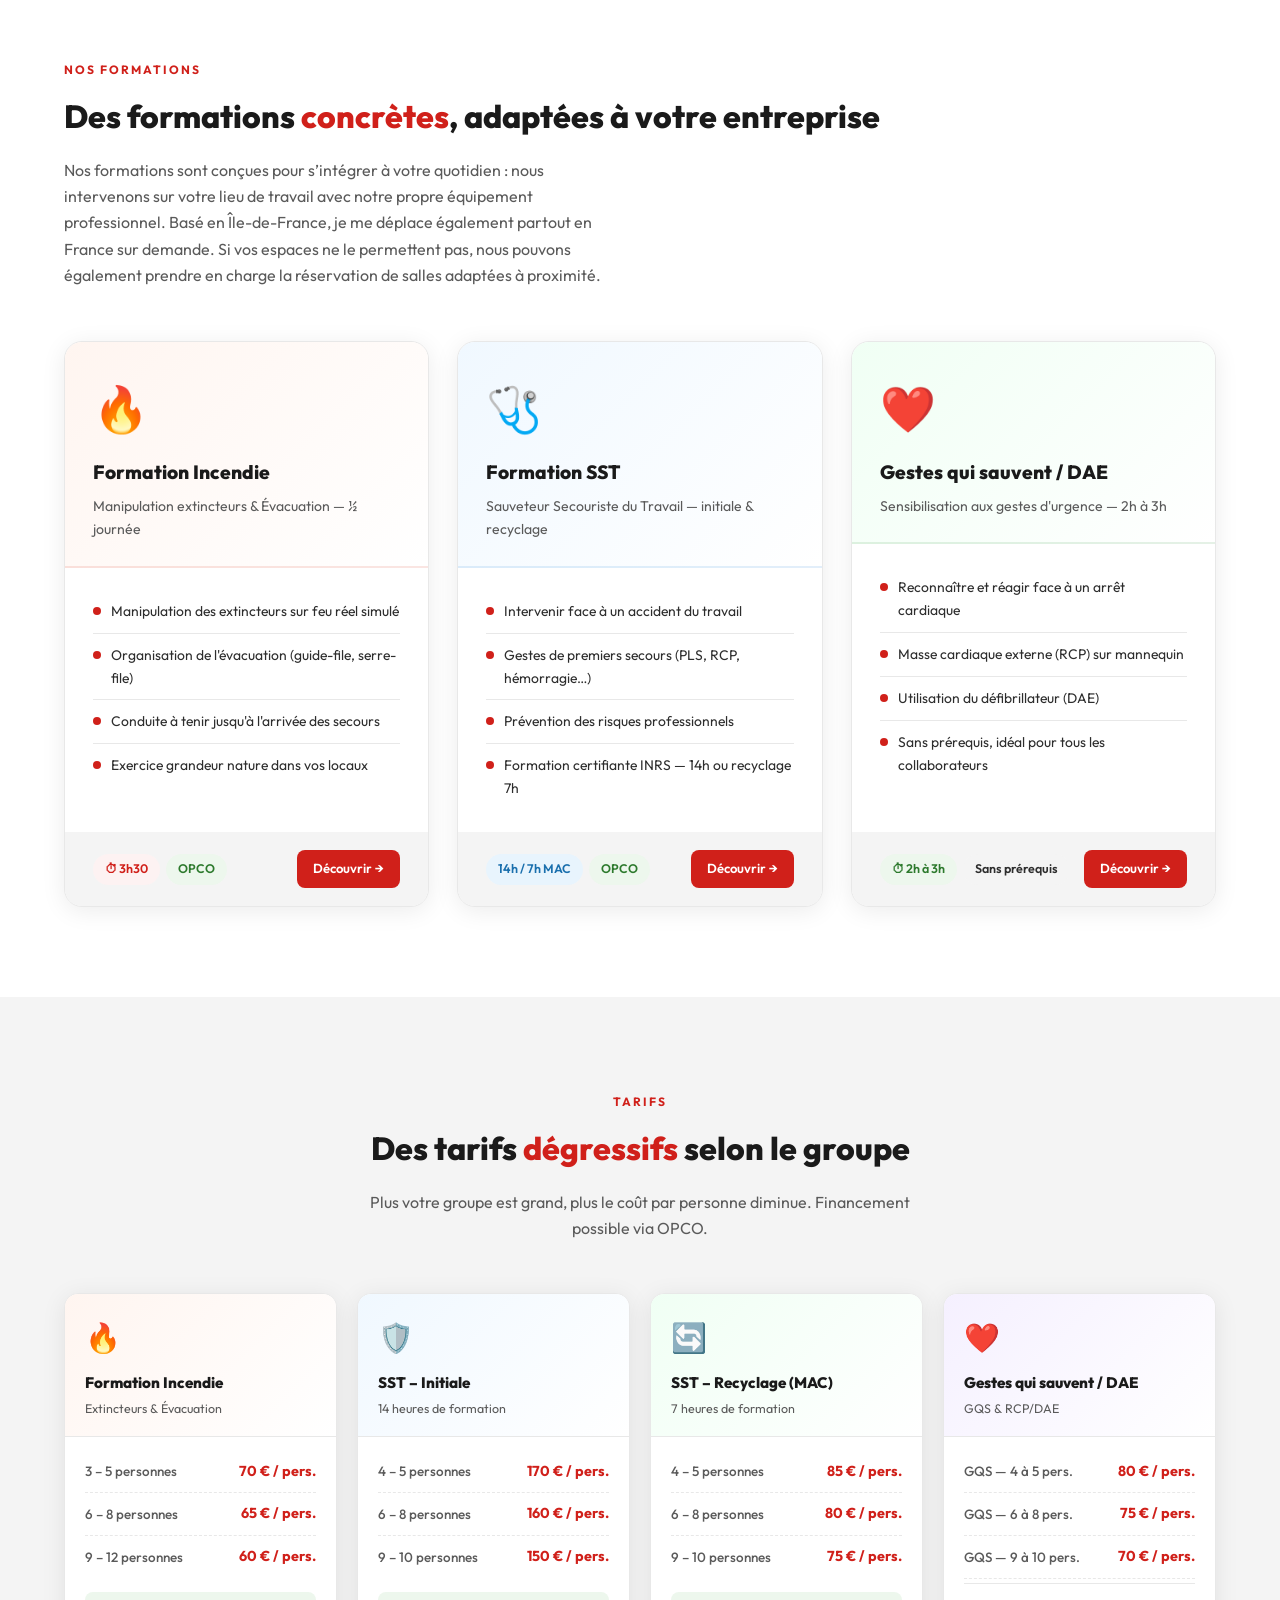
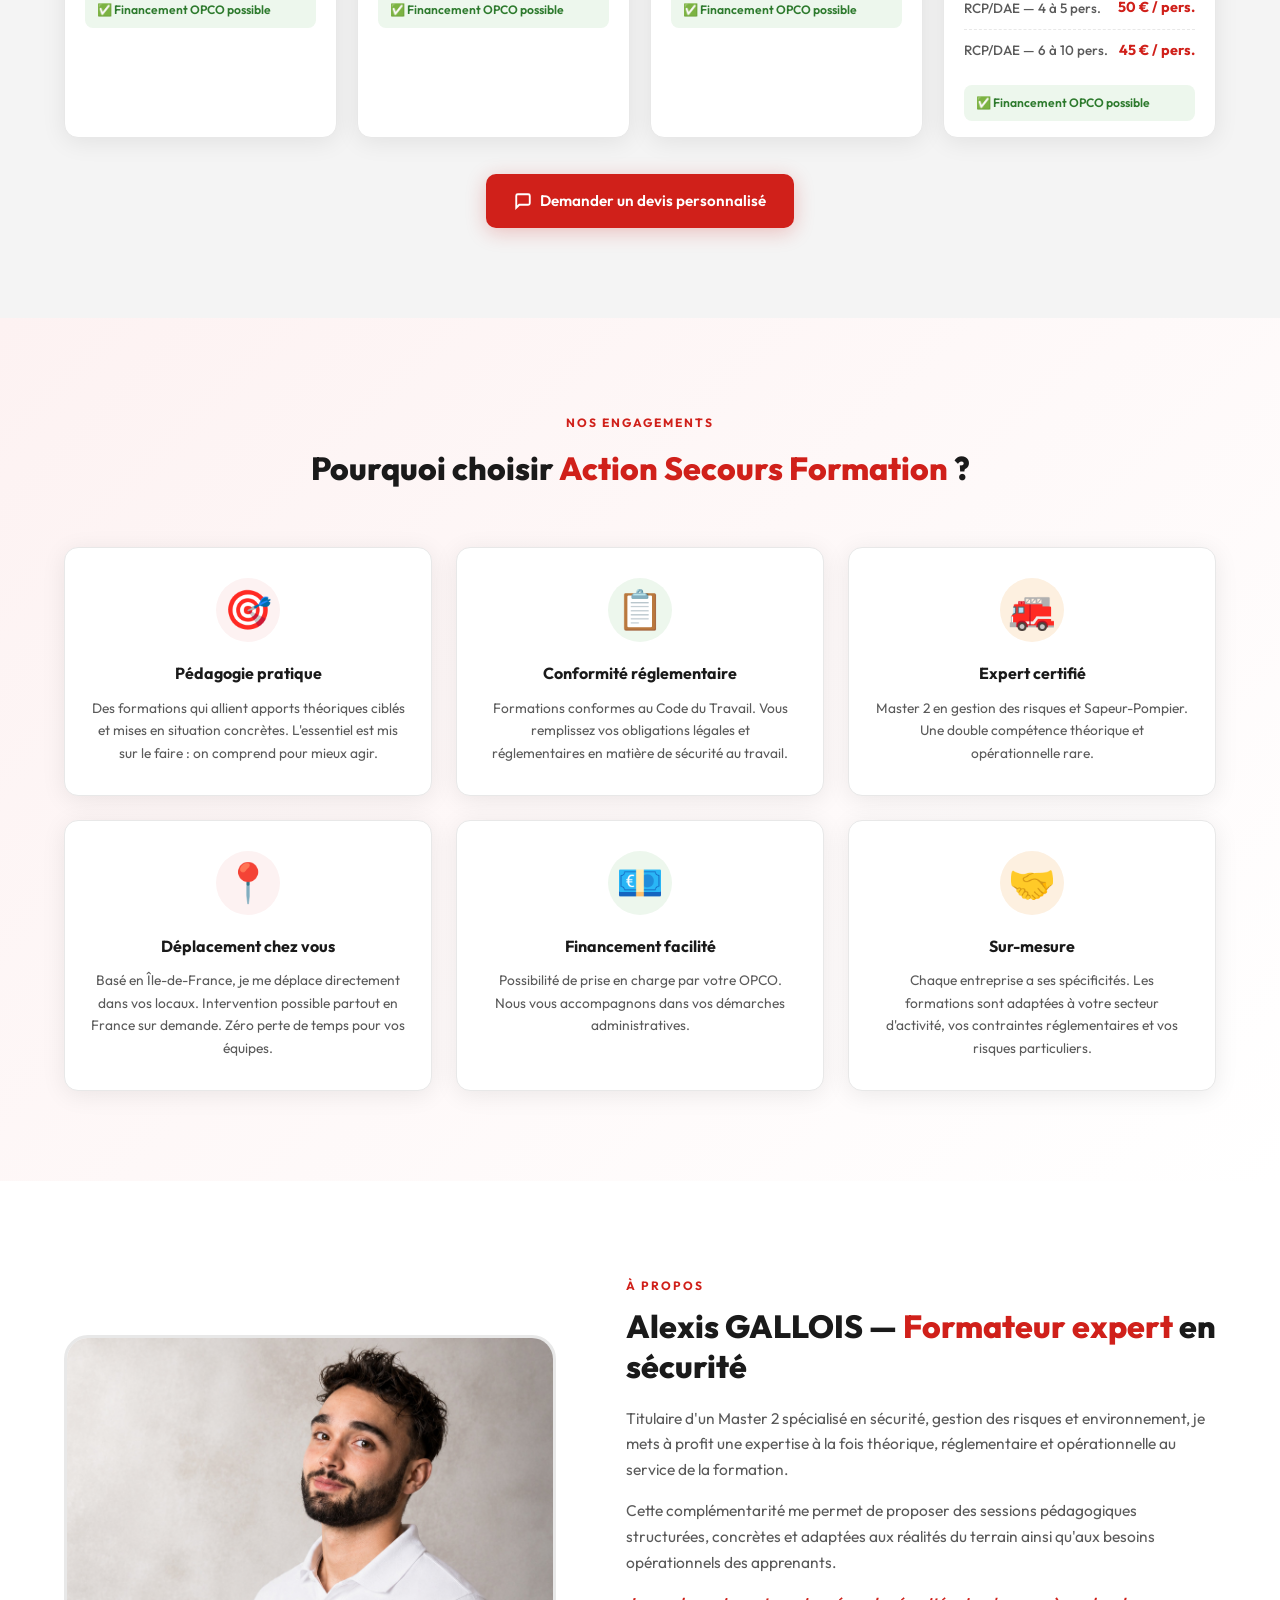
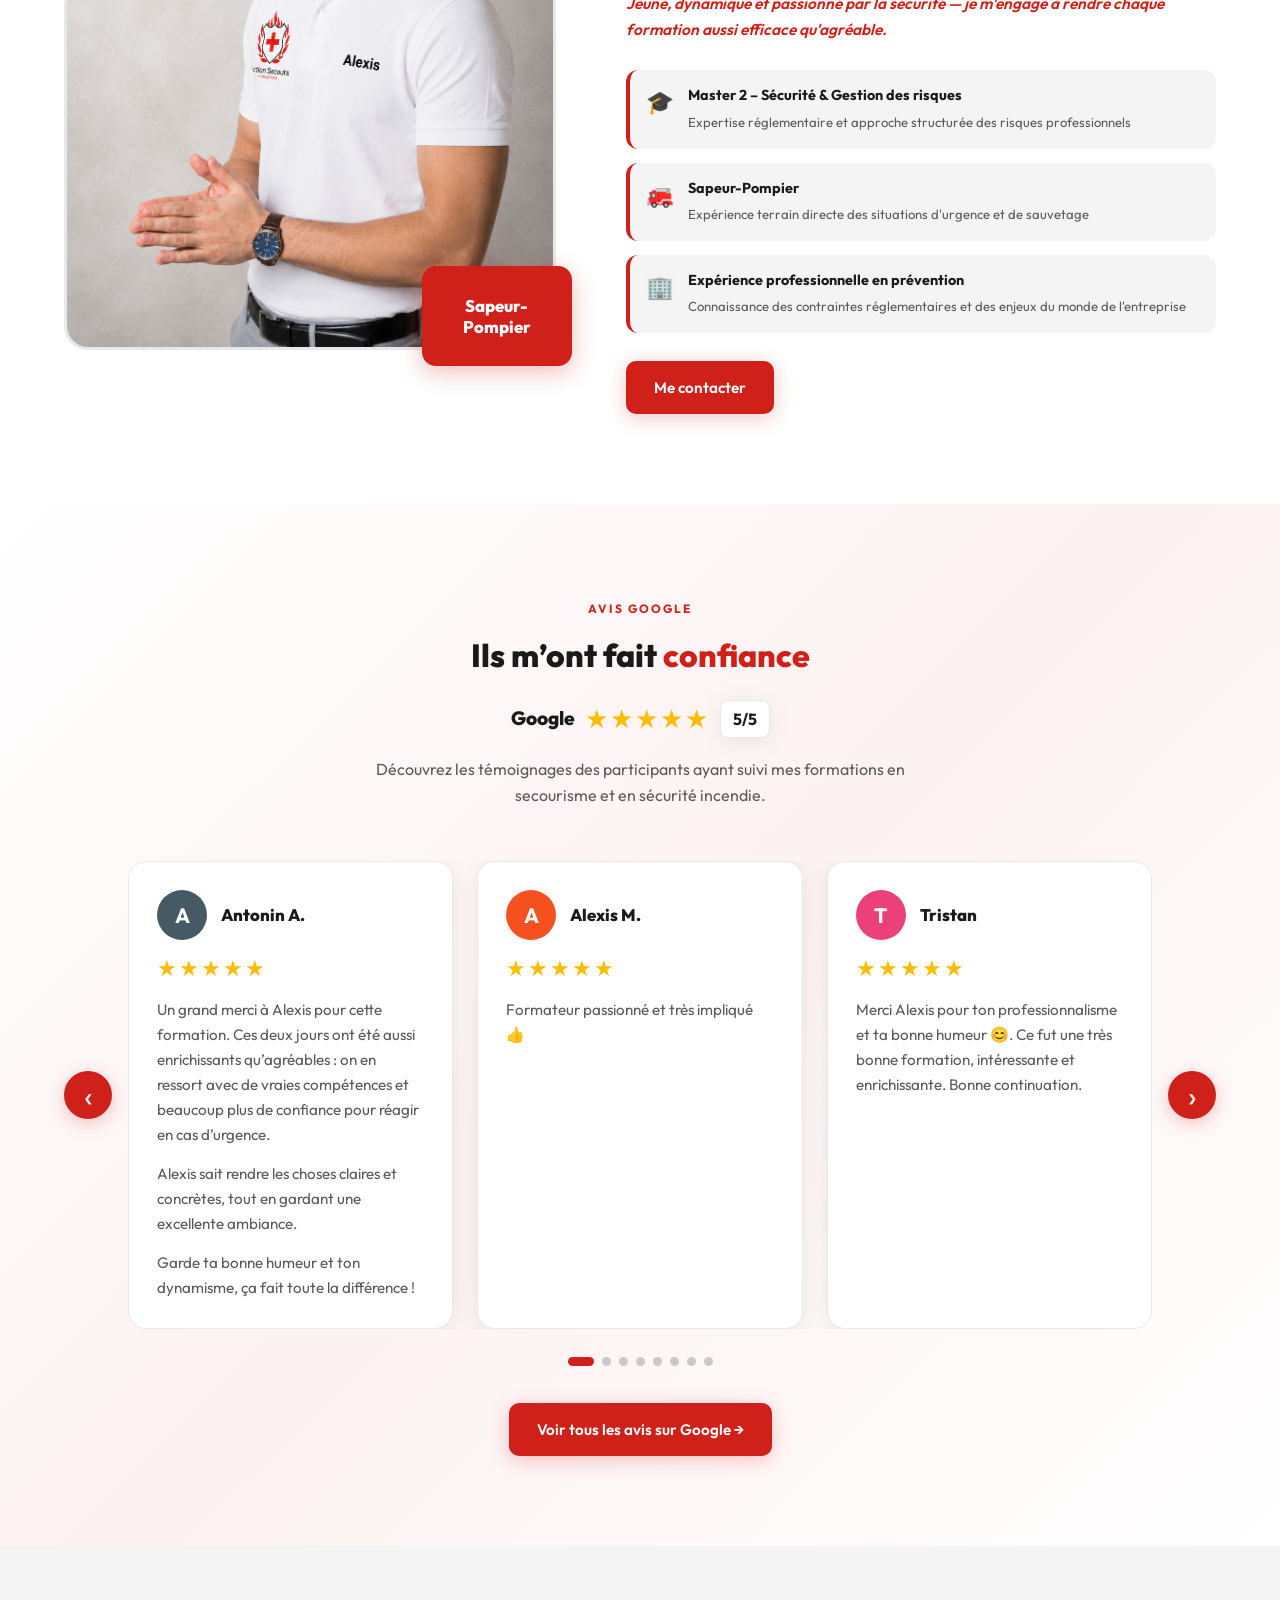
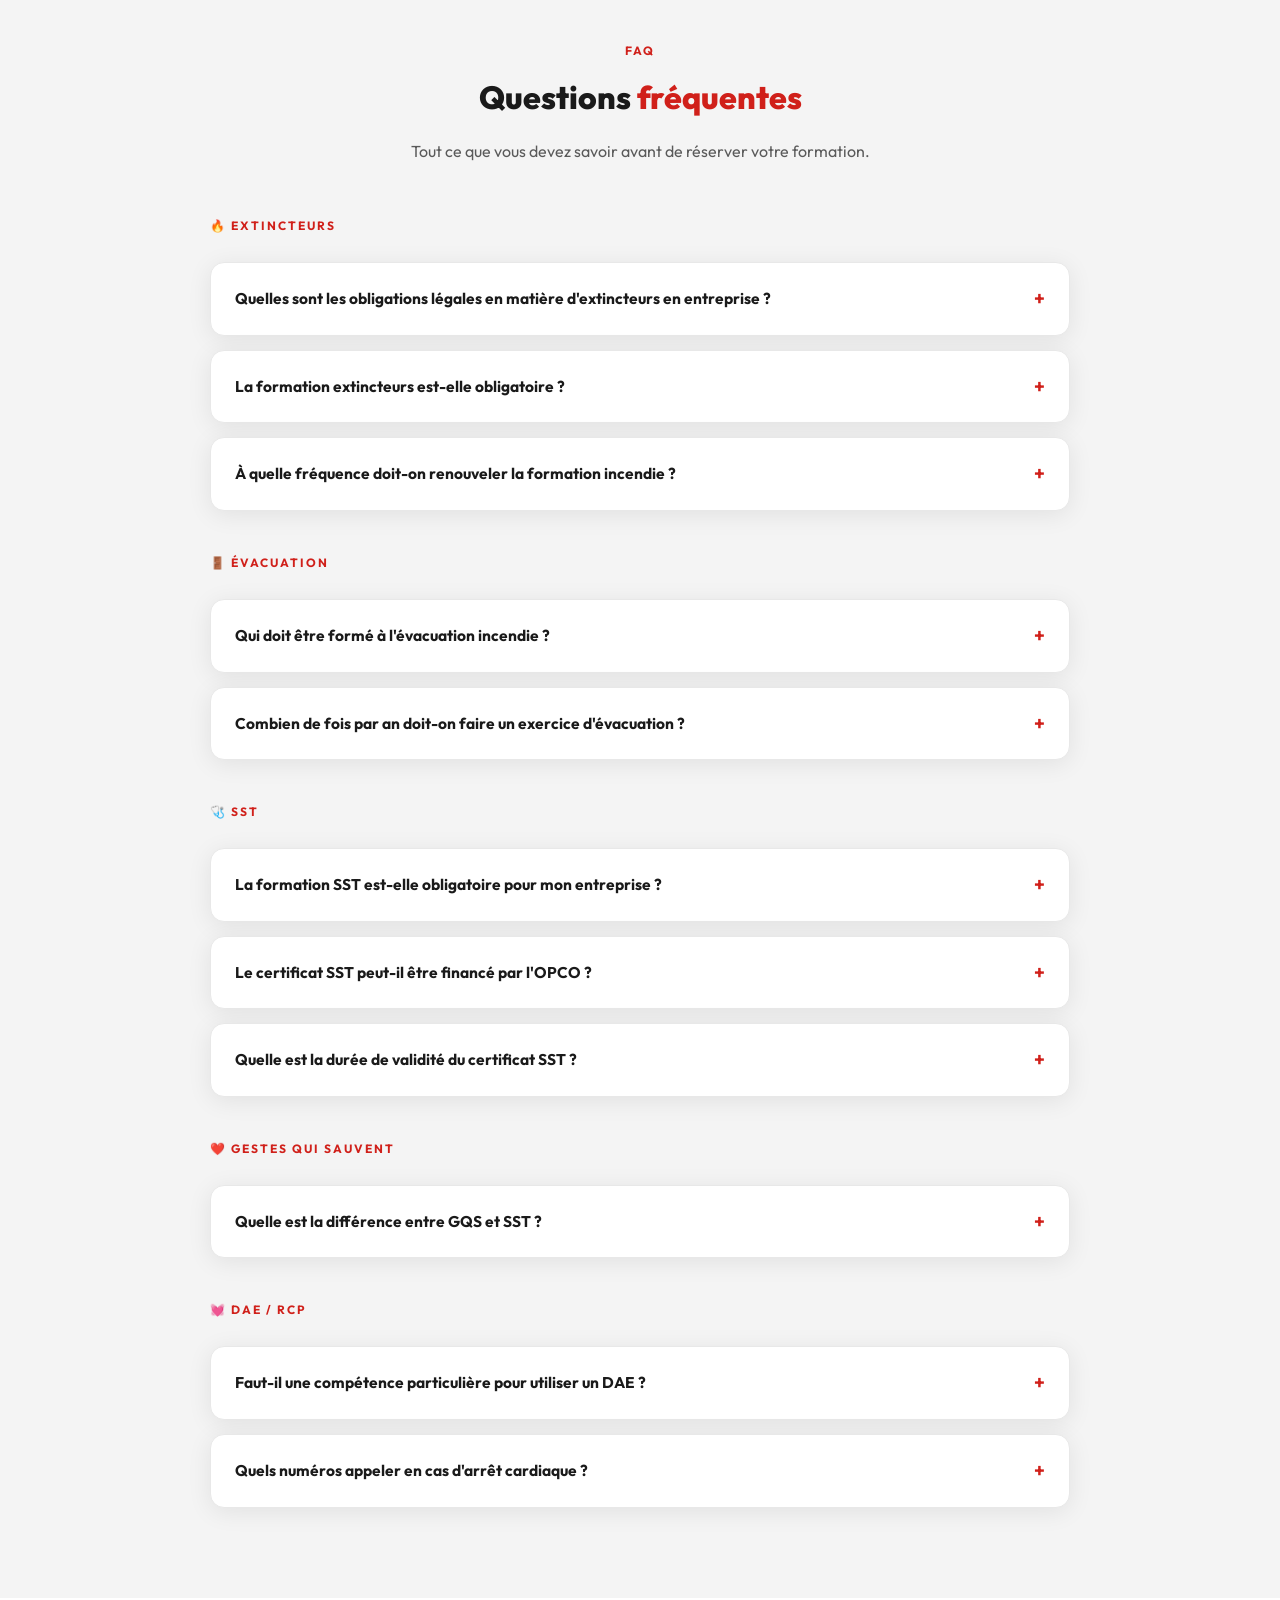
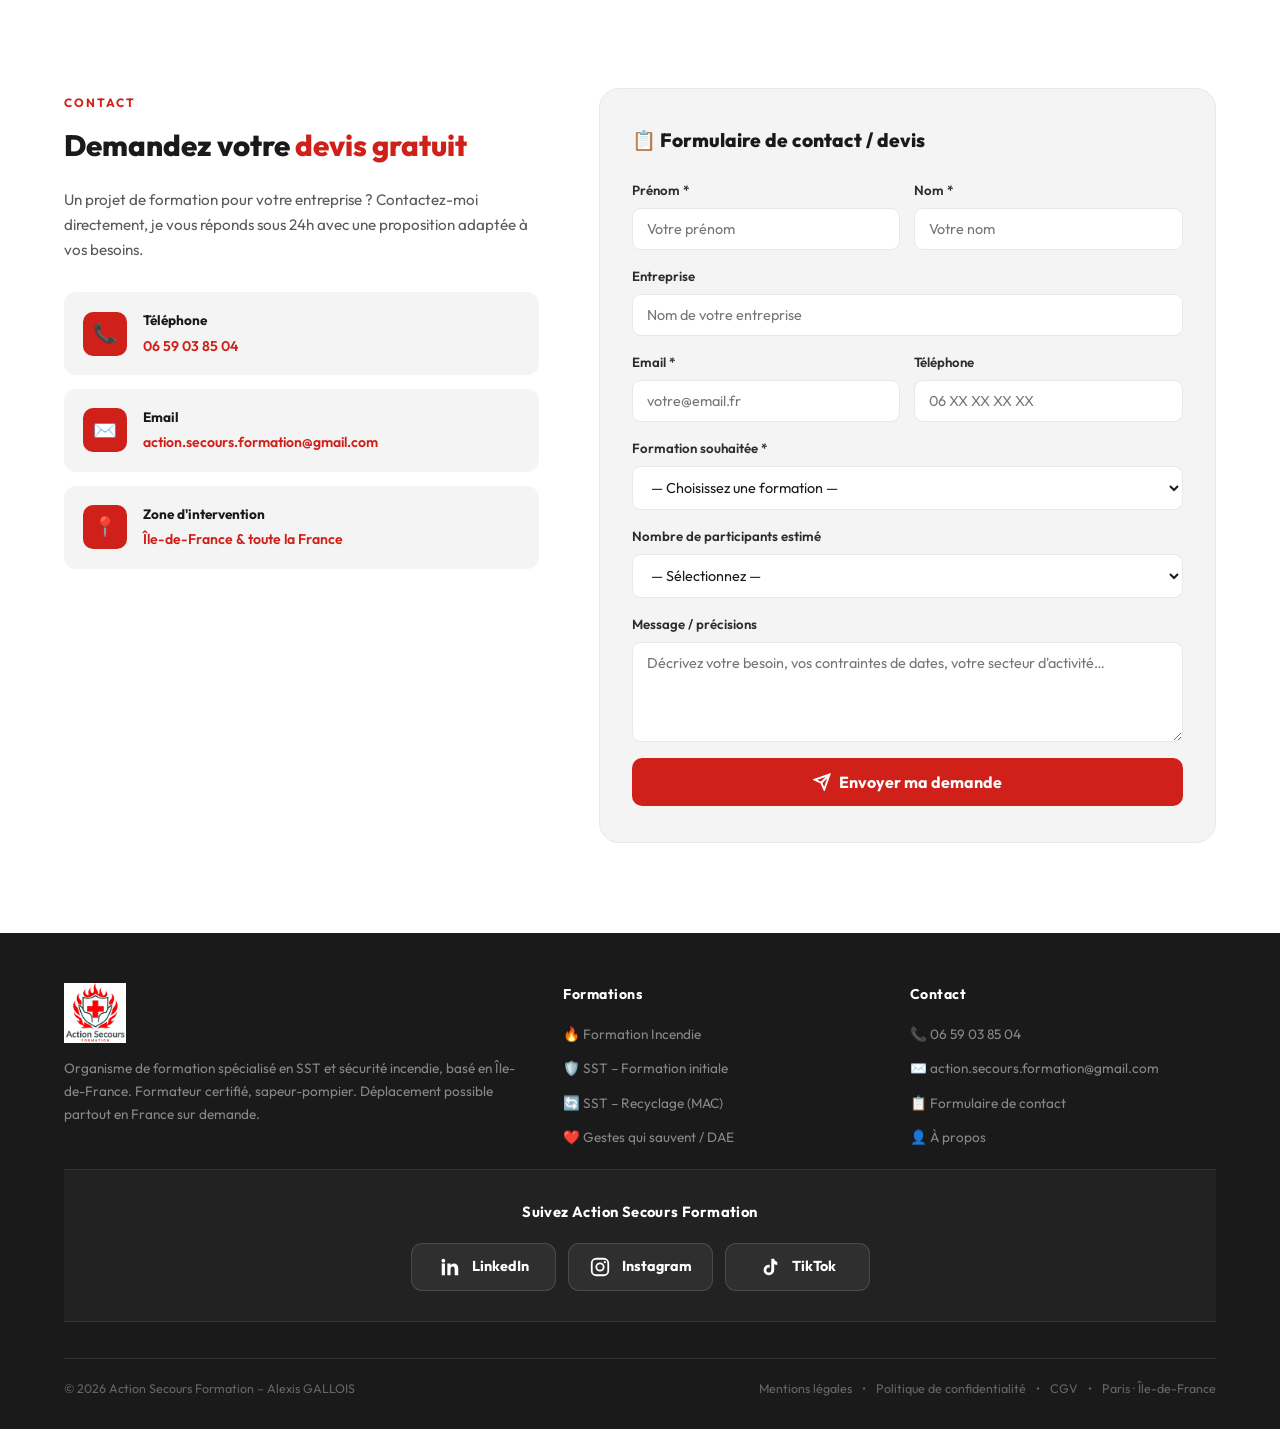
==== commit dd7d0cd2: "Add files via upload" ====
--- a/index.html
+++ b/index.html
@@ -95,13 +95,13 @@
 </head><head>
   <meta charset="UTF-8" />
   <meta name="viewport" content="width=device-width, initial-scale=1.0" />
-<title>Formation SST et Incendie à Paris et en Île-de-France | Action Secours Formation</title>
-<meta name="description" content="Formation SST, incendie, extincteurs, évacuation et gestes qui sauvent à Paris et en Île-de-France. Intervention directement dans vos locaux. Devis gratuit.">
+<title>Formation SST & Incendie Paris et Île-de-France | Action Secours Formation</title>
+<meta name="description" content="Organisme de formation SST, incendie, évacuation, extincteurs, DAE et gestes qui sauvent à Paris et en Île-de-France. Intervention directement dans vos locaux. Devis gratuit.">
   <meta name="robots" content="index, follow"/> 
   <link rel="canonical" href="https://asf-formation.com/">
   <meta property="og:type" content="website"/>
   <meta property="og:title" content="Formation SST & Incendie en Île-de-France | Action Secours Formation"/>
-  <meta property="og:description" content="Formations SST, extincteurs, évacuation incendie. Formateur certifié INRS & sapeur-pompier volontaire. Basé en Île-de-France, déplacement partout en France sur demande. Devis gratuit."/>
+  <meta property="og:description" content="Formations SST, extincteurs, évacuation incendie. Formateur certifié INRS & sapeur-pompier. Basé en Île-de-France, déplacement partout en France sur demande. Devis gratuit."/>
   <meta property="og:url" content="https://www.action-secours-formation.fr/"/>
   <link rel="icon" type="image/png" href="logo.png">
   <link rel="stylesheet" href="_shared.css">
@@ -378,6 +378,90 @@
     @media (max-width: 600px) {
       .tarifs-grid { grid-template-columns: 1fr; }
     }
+    /* ── IDENTITÉS FORMATIONS ── */
+
+.formation-logos-section {
+  padding: 70px 5%;
+  background: #ffffff;
+}
+
+.formation-logos-inner {
+  max-width: 1200px;
+  margin: 0 auto;
+  text-align: center;
+}
+
+.formation-logos-header {
+  margin-bottom: 40px;
+}
+
+.formation-logos-header h2 {
+  font-size: clamp(1.7rem, 3vw, 2.3rem);
+  font-weight: 800;
+  color: var(--noir);
+  margin-bottom: 10px;
+}
+
+.formation-logos-header h2 em {
+  color: var(--rouge);
+  font-style: normal;
+}
+
+.formation-logos-header p {
+  max-width: 650px;
+  margin: 0 auto;
+  color: var(--gris);
+}
+
+.formation-logos-grid {
+  display: grid;
+grid-template-columns: repeat(4, 1fr);
+  gap: 25px;
+}
+
+.formation-logo-card {
+  min-height: 280px;
+  padding: 28px 20px 24px;
+  background: #ffffff;
+  border: 1.5px solid var(--border);
+  border-radius: 20px;
+  box-shadow: var(--shadow);
+  text-decoration: none;
+  color: var(--noir);
+  display: flex;
+  flex-direction: column;
+  align-items: center;
+  justify-content: center;
+  transition: 0.25s ease;
+}
+
+.formation-logo-card:hover {
+  transform: translateY(-6px);
+  box-shadow: var(--shadow-hover);
+}
+
+.formation-logo-card img {
+  width: 150px;
+  height: 105px;
+  object-fit: contain;
+  margin-bottom: 20px;
+}
+
+.formation-logo-card h3 {
+  font-size: 1.05rem;
+  font-weight: 800;
+}
+
+@media (max-width: 750px) {
+  .formation-logos-grid {
+    grid-template-columns: 1fr;
+  }
+
+  .formation-logo-card img {
+    width: 150px;
+    height: 150px;
+  }
+}
   </style>
 </head>
 <body>
@@ -401,7 +485,7 @@
         </div>
       </div>
 
-      <p class="hero-desc">Formations SST, incendie et secourisme adaptées aux réalités du terrain. Animées par un sapeur-pompier volontaire et expert en prévention des risques.</p>
+      <p class="hero-desc">Formations SST, incendie et secourisme adaptées aux réalités du terrain. Animées par un sapeur-pompier et expert en prévention des risques.</p>
       <div class="hero-btns">
         <a href="#contact" class="btn btn-primary">
           <svg width="18" height="18" viewBox="0 0 24 24" fill="none" stroke="currentColor" stroke-width="2.5"><path d="M21 15a2 2 0 0 1-2 2H7l-4 4V5a2 2 0 0 1 2-2h14a2 2 0 0 1 2 2z"/></svg>
@@ -448,7 +532,81 @@
     </div>
   </div>
 </section>
-
+<!-- ── LOGOS FORMATIONS ── -->
+
+<section class="formation-logos-section">
+
+  <div class="formation-logos-inner">
+
+    <div class="formation-logos-header">
+
+      <span class="section-label">
+        Nos formations
+      </span>
+
+      <h2>
+        Des formations <em>concrètes et pratiques</em>
+      </h2>
+
+      <p>
+        Secourisme, manipulation des extincteurs et évacuation :
+        préparez vos équipes à réagir efficacement face aux situations d'urgence.
+      </p>
+
+    </div>
+
+    <div class="formation-logos-grid">
+
+      <a href="formation-sst.html" class="formation-logo-card">
+
+        <img
+          src="logo-sst.png"
+          alt="Sauveteur Secouriste du Travail SST"
+        >
+
+        <h3>Formation SST</h3>
+
+      </a>
+
+
+      <a href="formation-incendie.html" class="formation-logo-card">
+
+        <img
+          src="logo-manipulation-extincteur.png"
+          alt="Formation manipulation des extincteurs"
+        >
+
+        <h3>Manipulation des extincteurs</h3>
+
+      </a>
+
+
+      <a href="formation-incendie.html" class="formation-logo-card">
+
+        <img
+          src="logo-exercice-evacuation.png"
+          alt="Exercice d'évacuation incendie"
+        >
+
+        <h3>Exercice d'évacuation</h3>
+
+      </a>
+      <a href="formation-dae.html" class="formation-logo-card">
+
+  <img
+    src="logo-gqs-dae.png"
+    alt="Formation Gestes Qui Sauvent et DAE"
+  >
+
+  <h3>Gestes Qui Sauvent / DAE</h3>
+
+</a>
+
+    </div>
+
+  </div>
+
+</section>
 <!-- ── BANDEAU STATS ── -->
 <div class="stats-banner">
   <div class="stats-banner-inner">
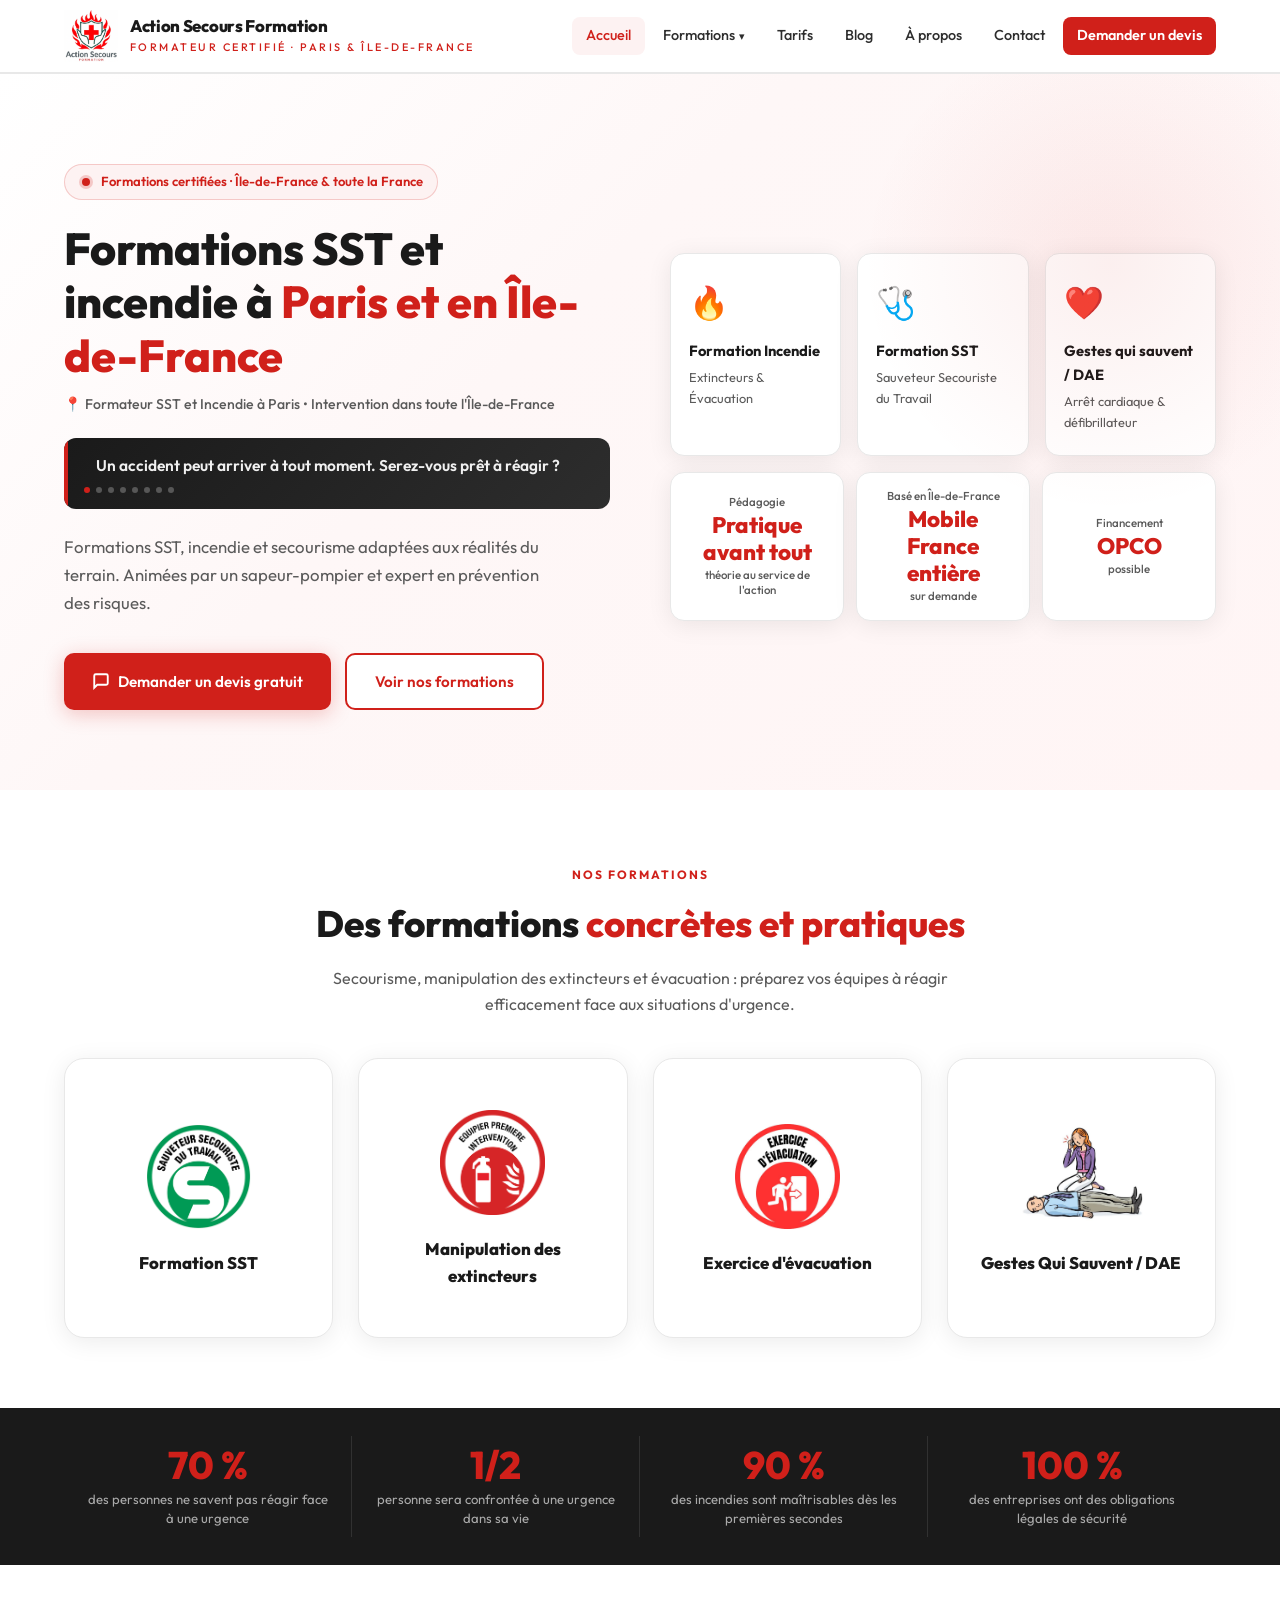
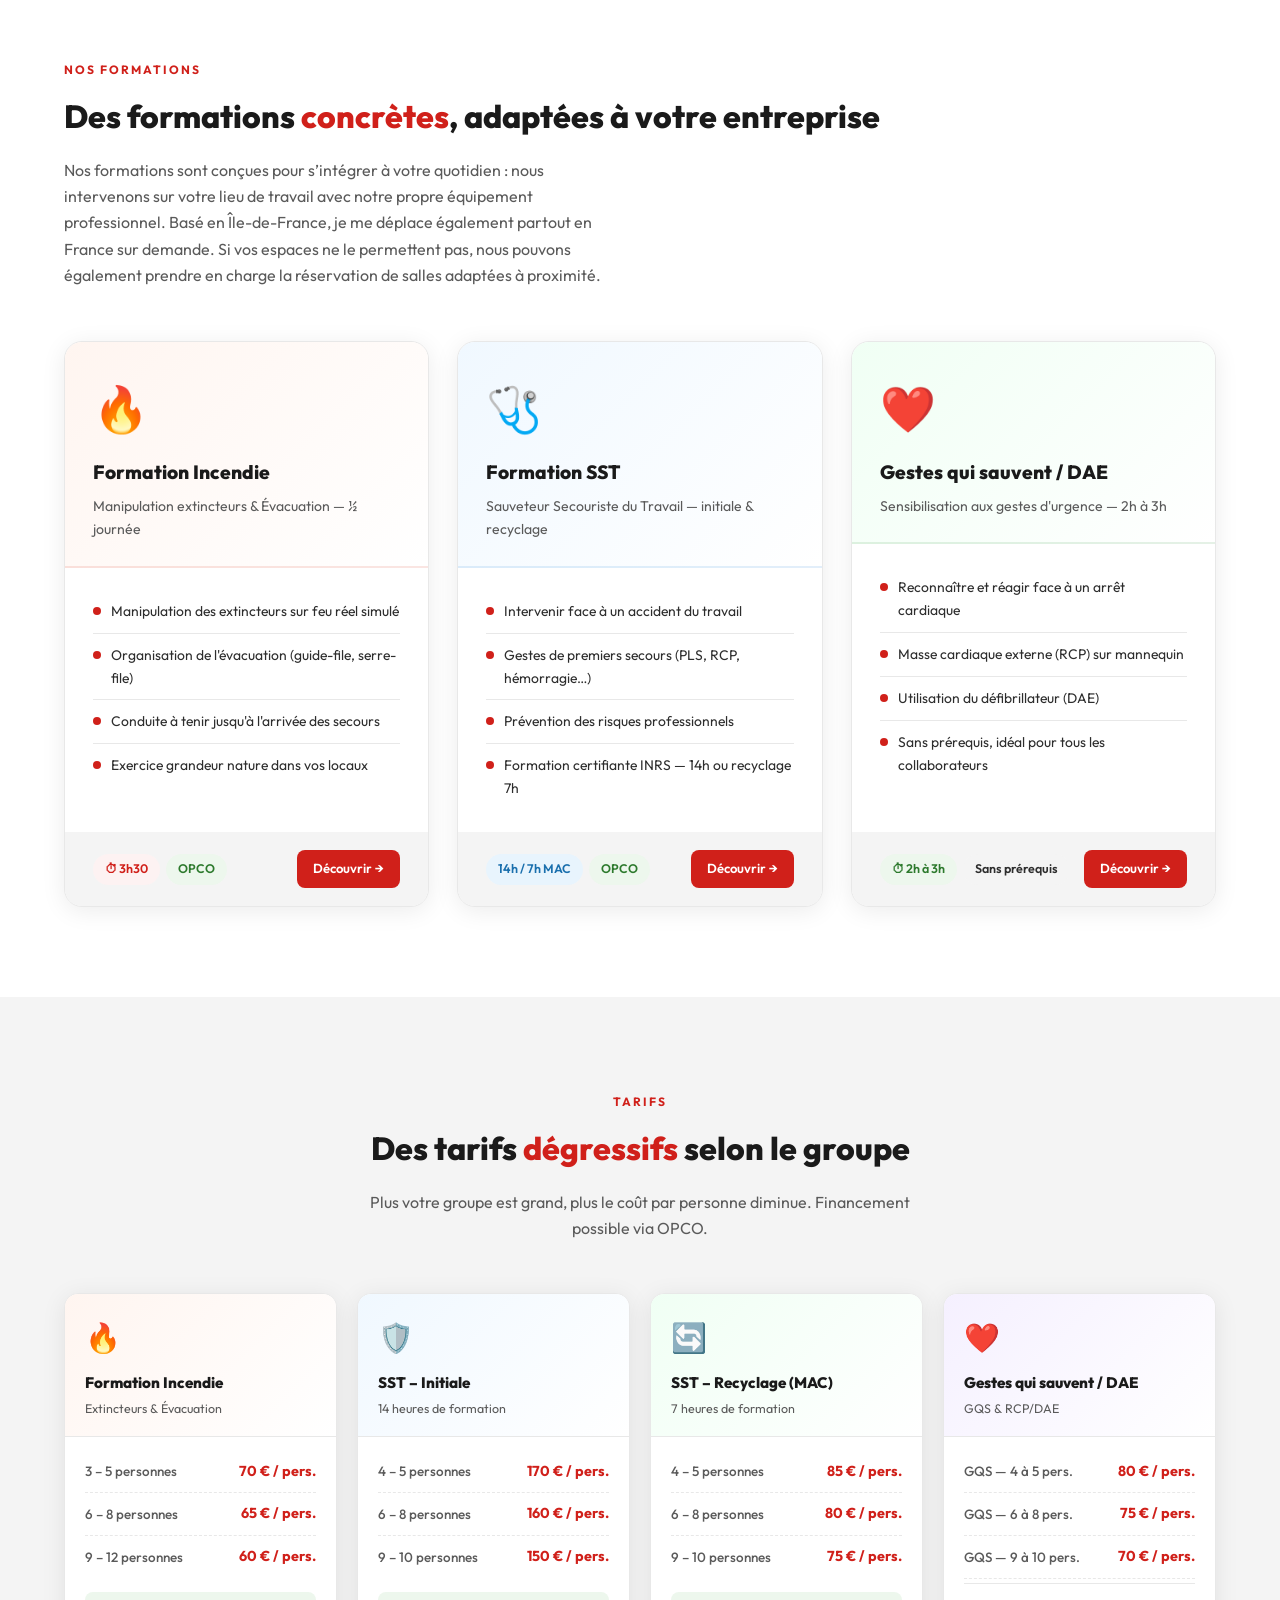
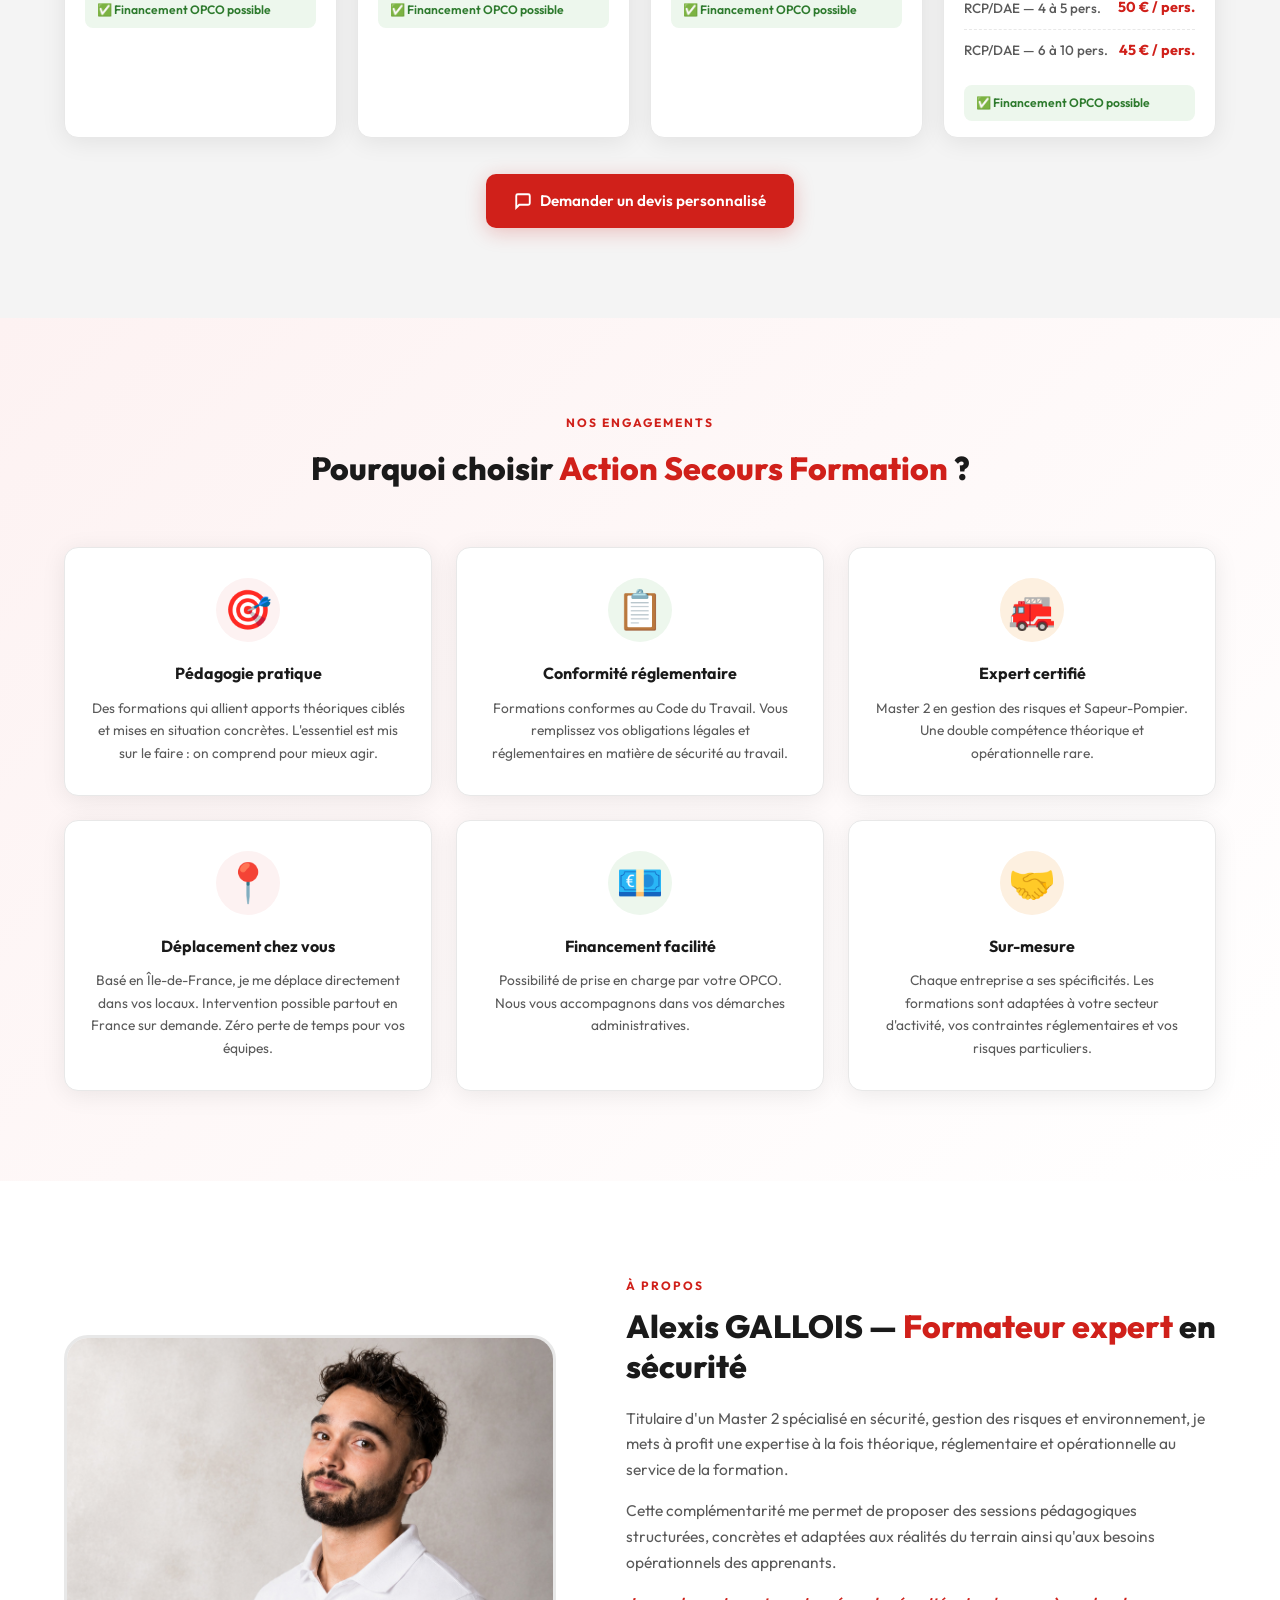
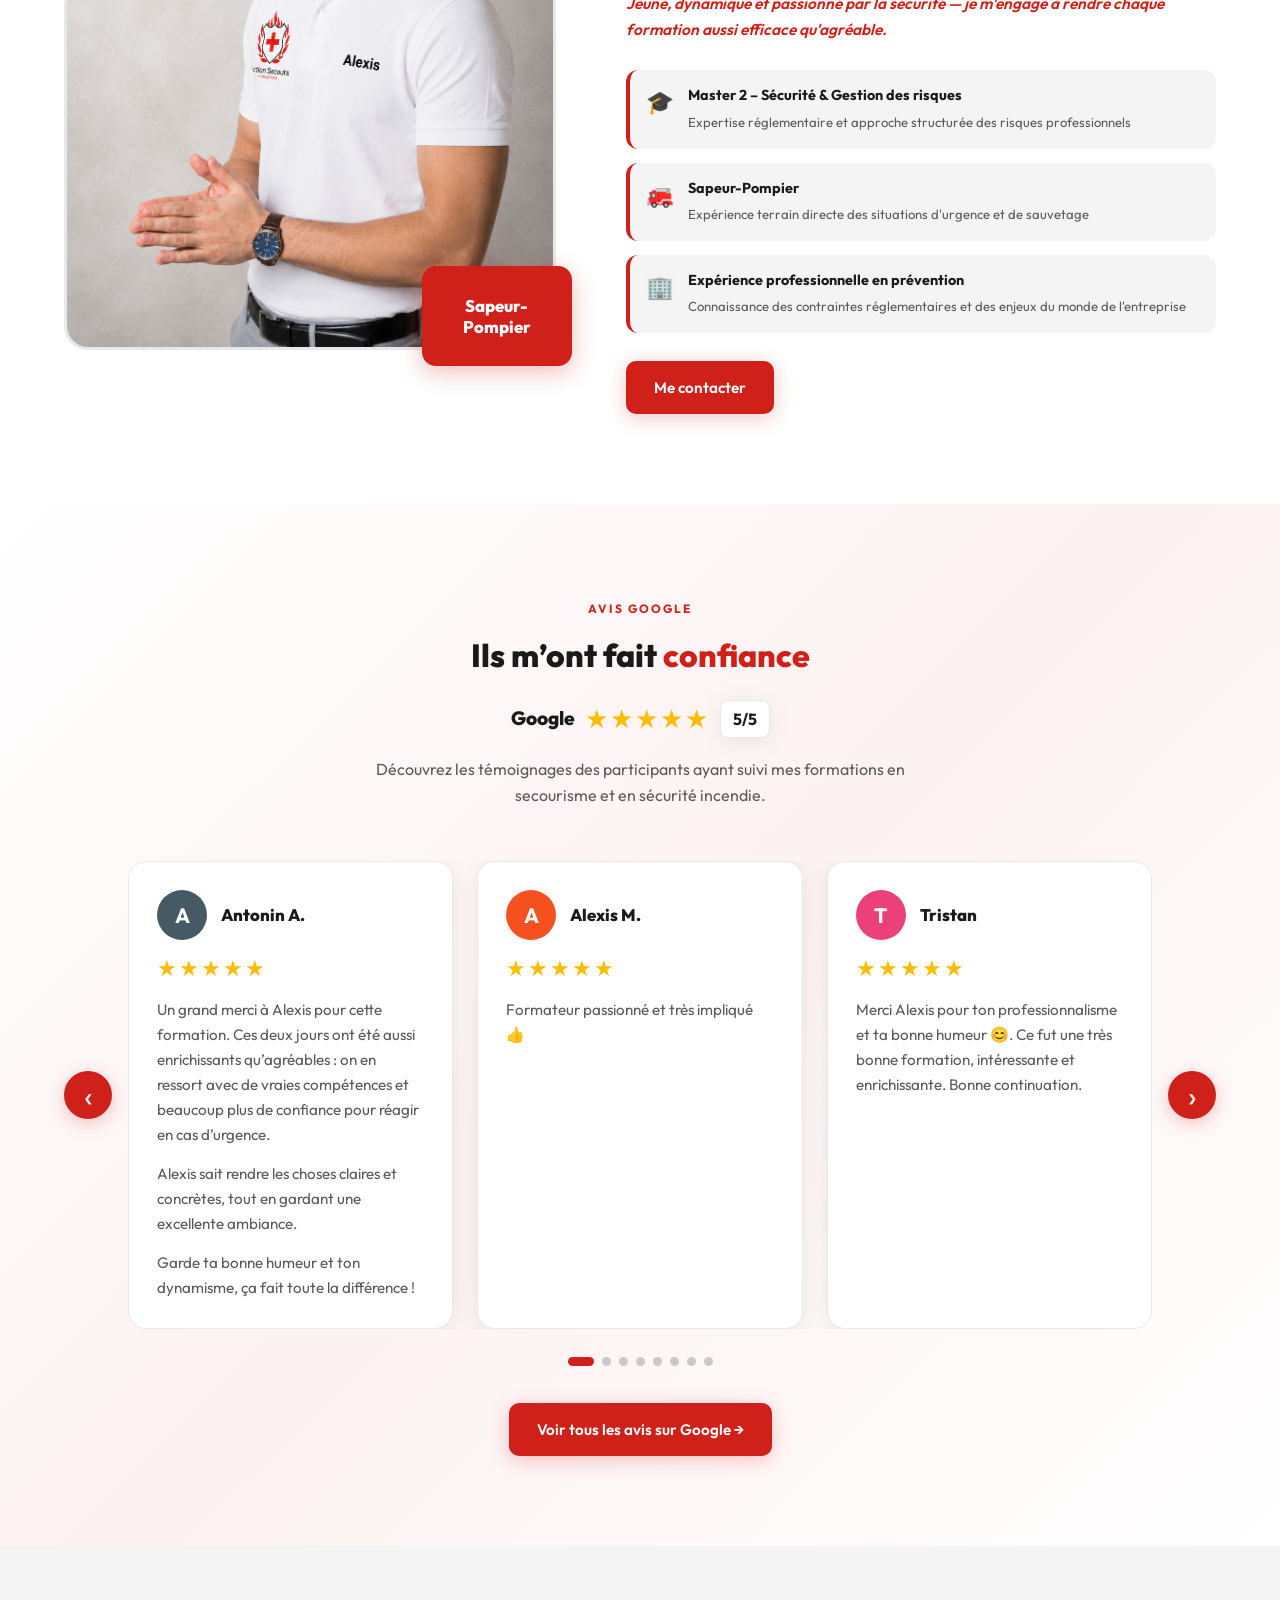
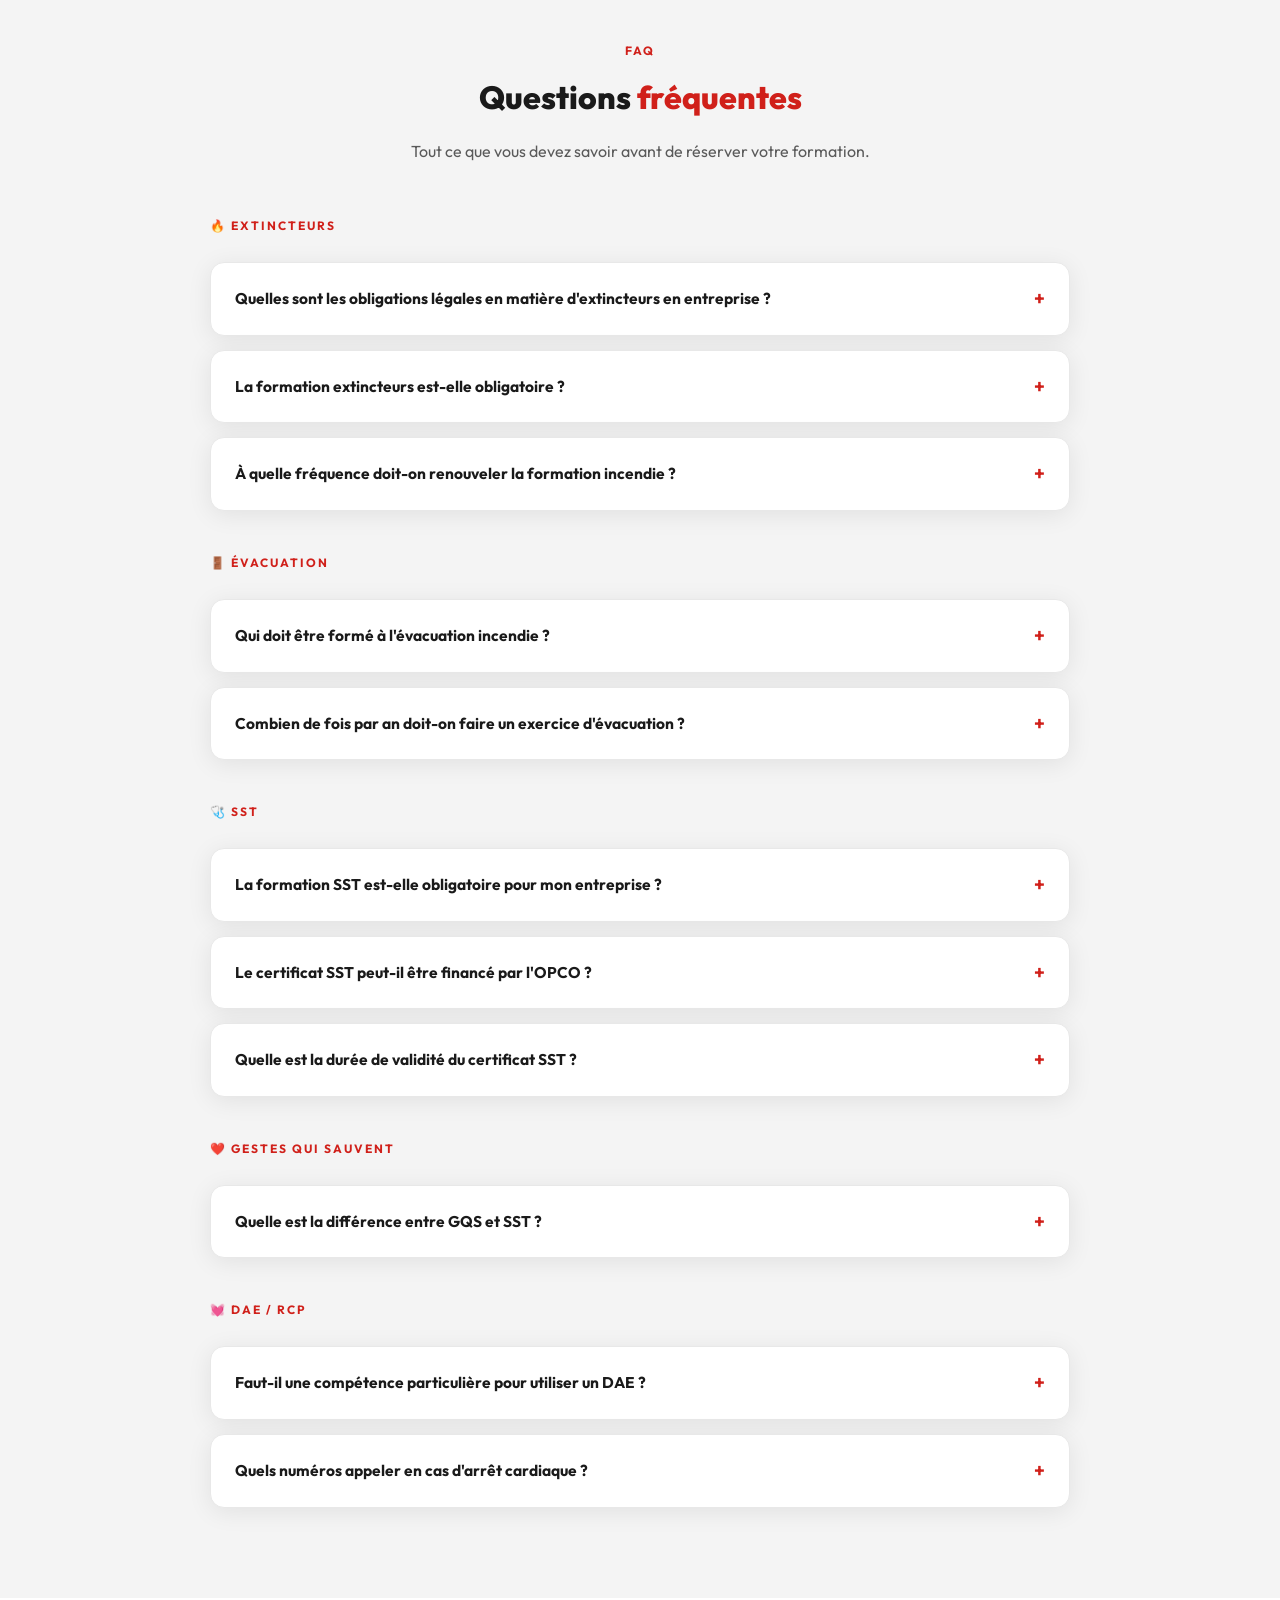
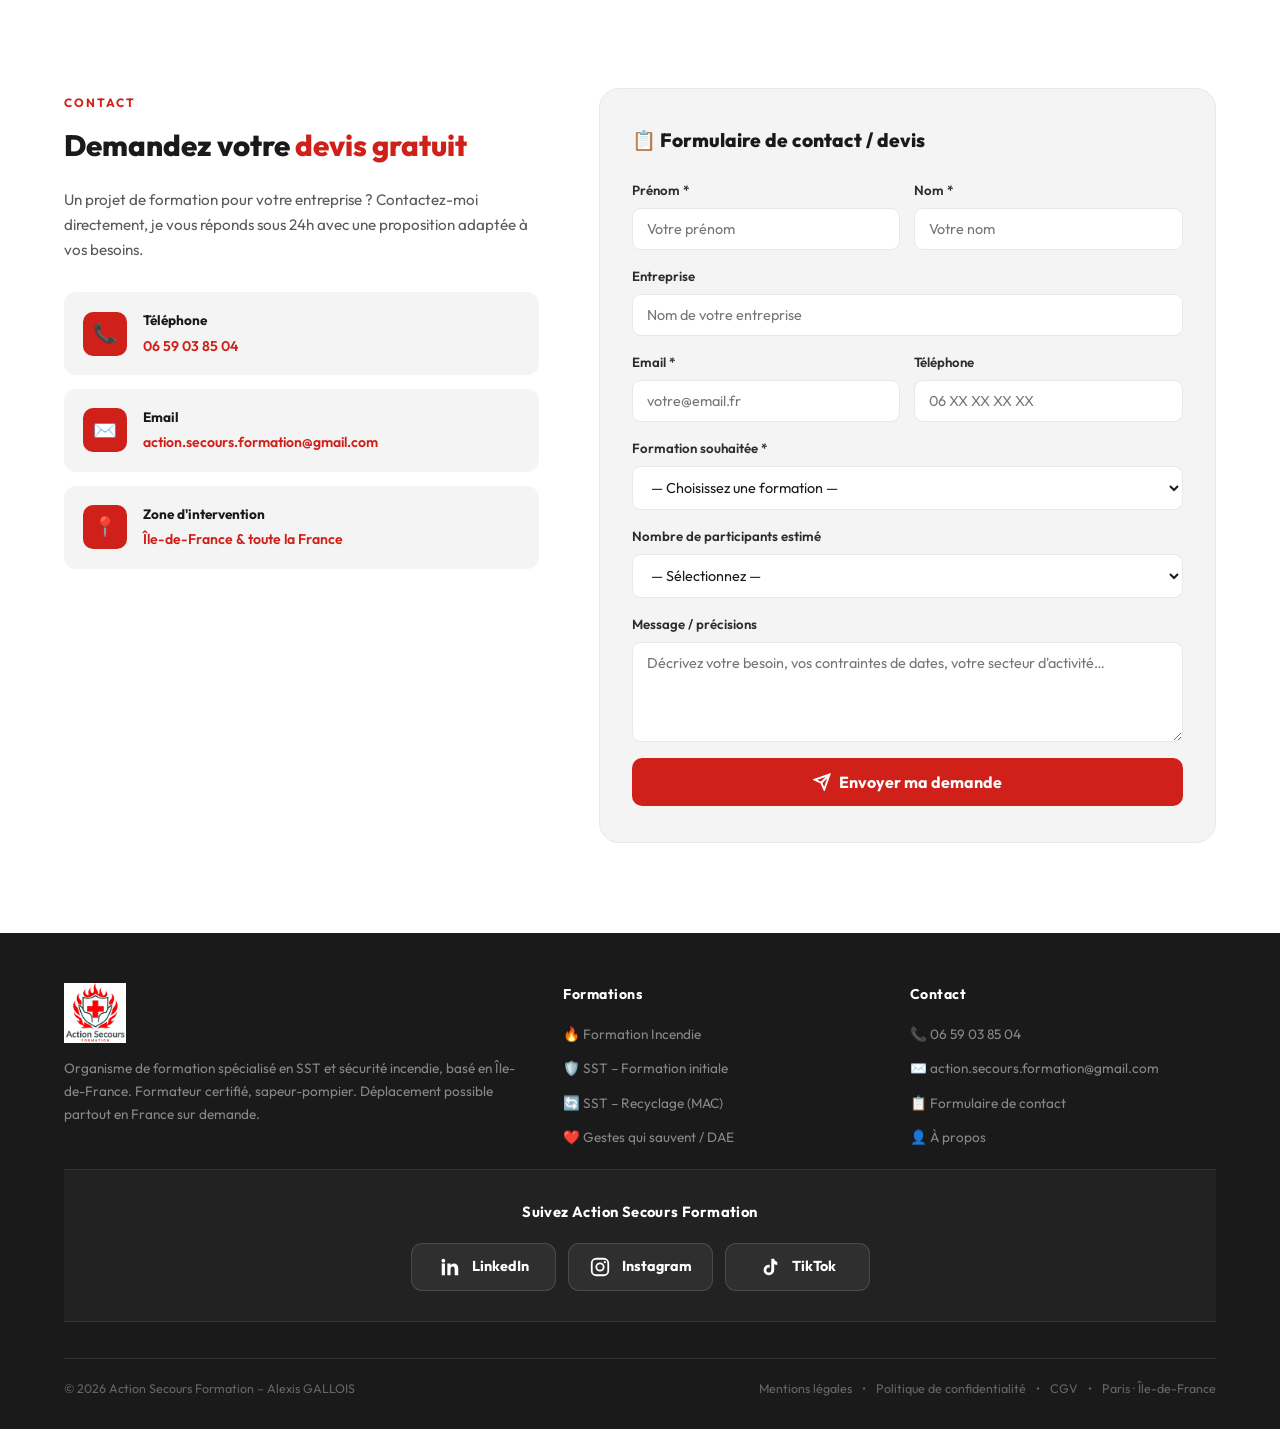
==== commit c002a848: "Fix statistics display and wording in index.html Updated statistics formatting and corrected phrasin" ====
--- a/index.html
+++ b/index.html
@@ -611,19 +611,22 @@
 <div class="stats-banner">
   <div class="stats-banner-inner">
     <div class="stat-impact">
-      <span class="big-num">70%</span>
+      <span class="big-num">70 %</span>
       <p>des personnes ne savent pas réagir face à une urgence</p>
     </div>
+
     <div class="stat-impact">
       <span class="big-num">1/2</span>
-      <p>personnes sera confrontée à une urgence dans sa vie</p>
-    </div>
+      <p>personne sera confrontée à une urgence dans sa vie</p>
+    </div>
+
     <div class="stat-impact">
-      <span class="big-num">70%</span>
-      <p>des incendies maîtrisables dès les premières secondes</p>
-    </div>
+      <span class="big-num">90 %</span>
+      <p>des incendies sont maîtrisables dès les premières secondes</p>
+    </div>
+
     <div class="stat-impact">
-      <span class="big-num">100%</span>
+      <span class="big-num">100 %</span>
       <p>des entreprises ont des obligations légales de sécurité</p>
     </div>
   </div>
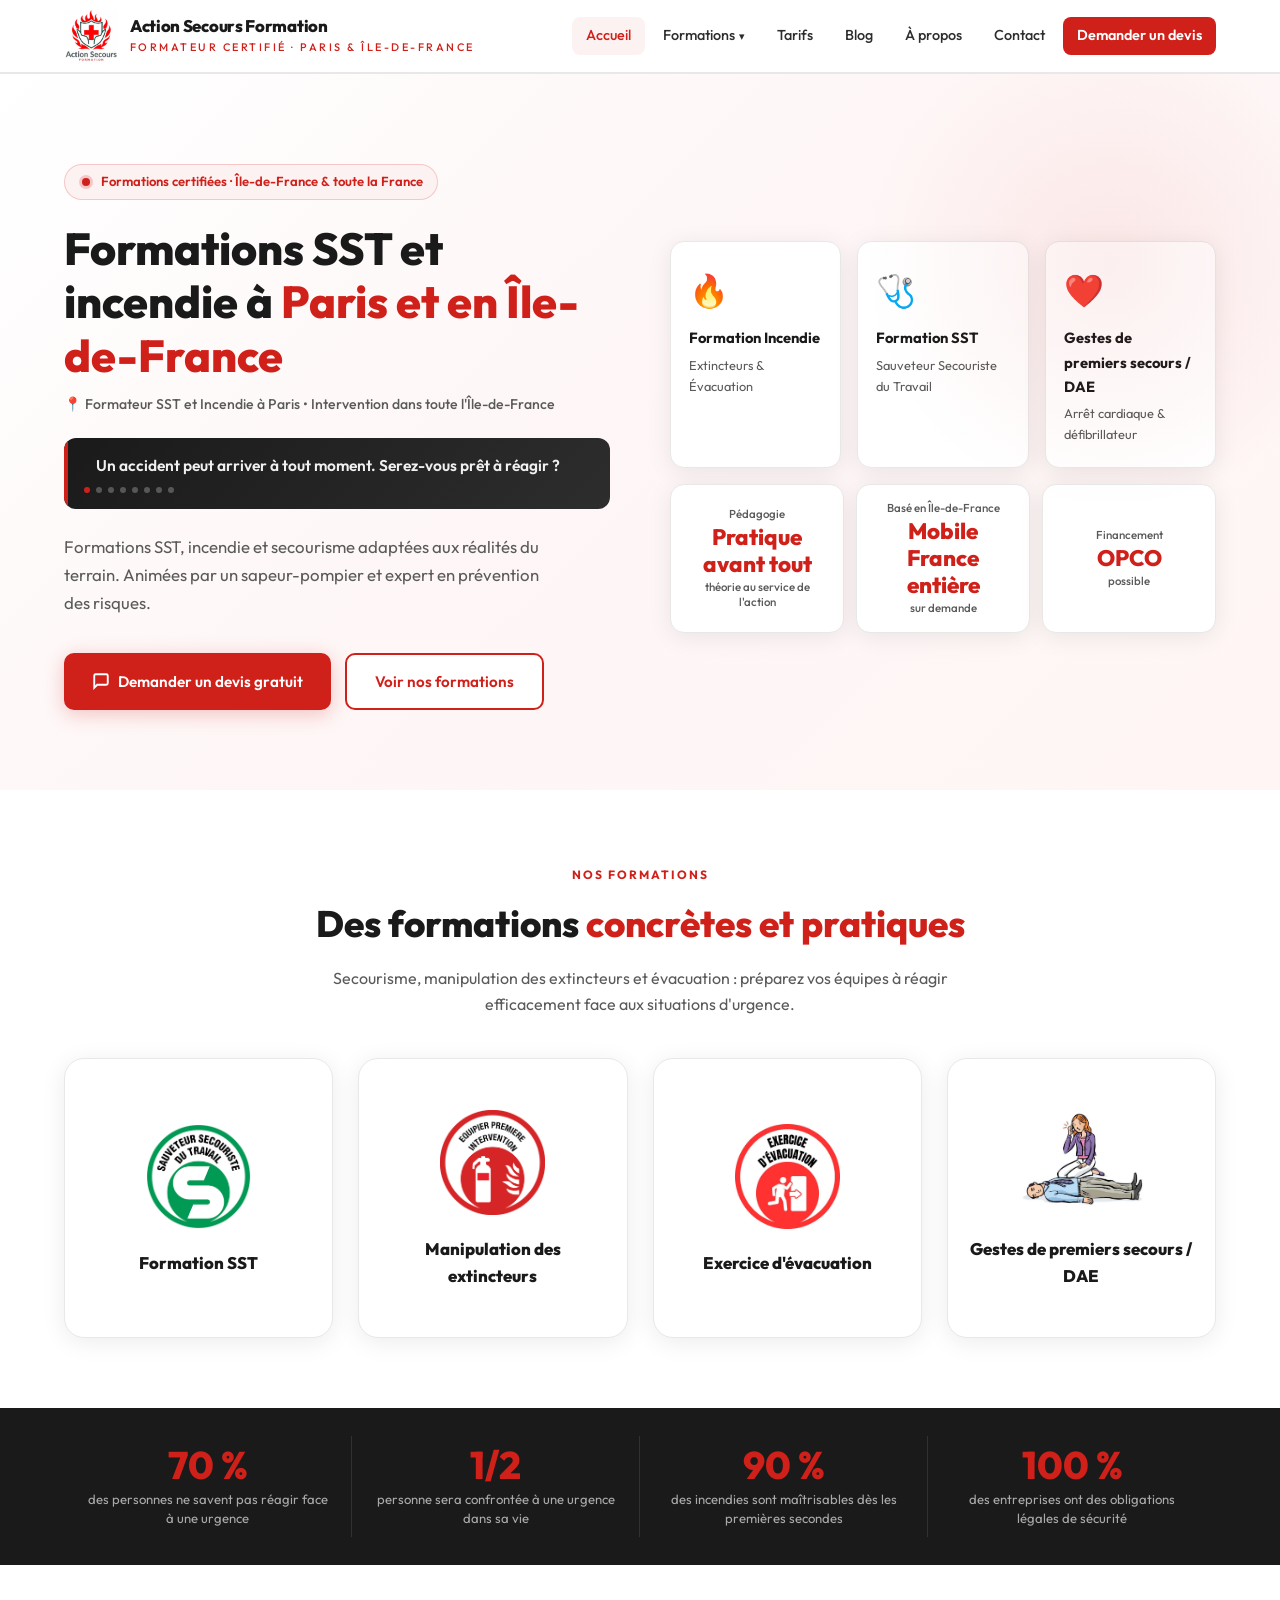
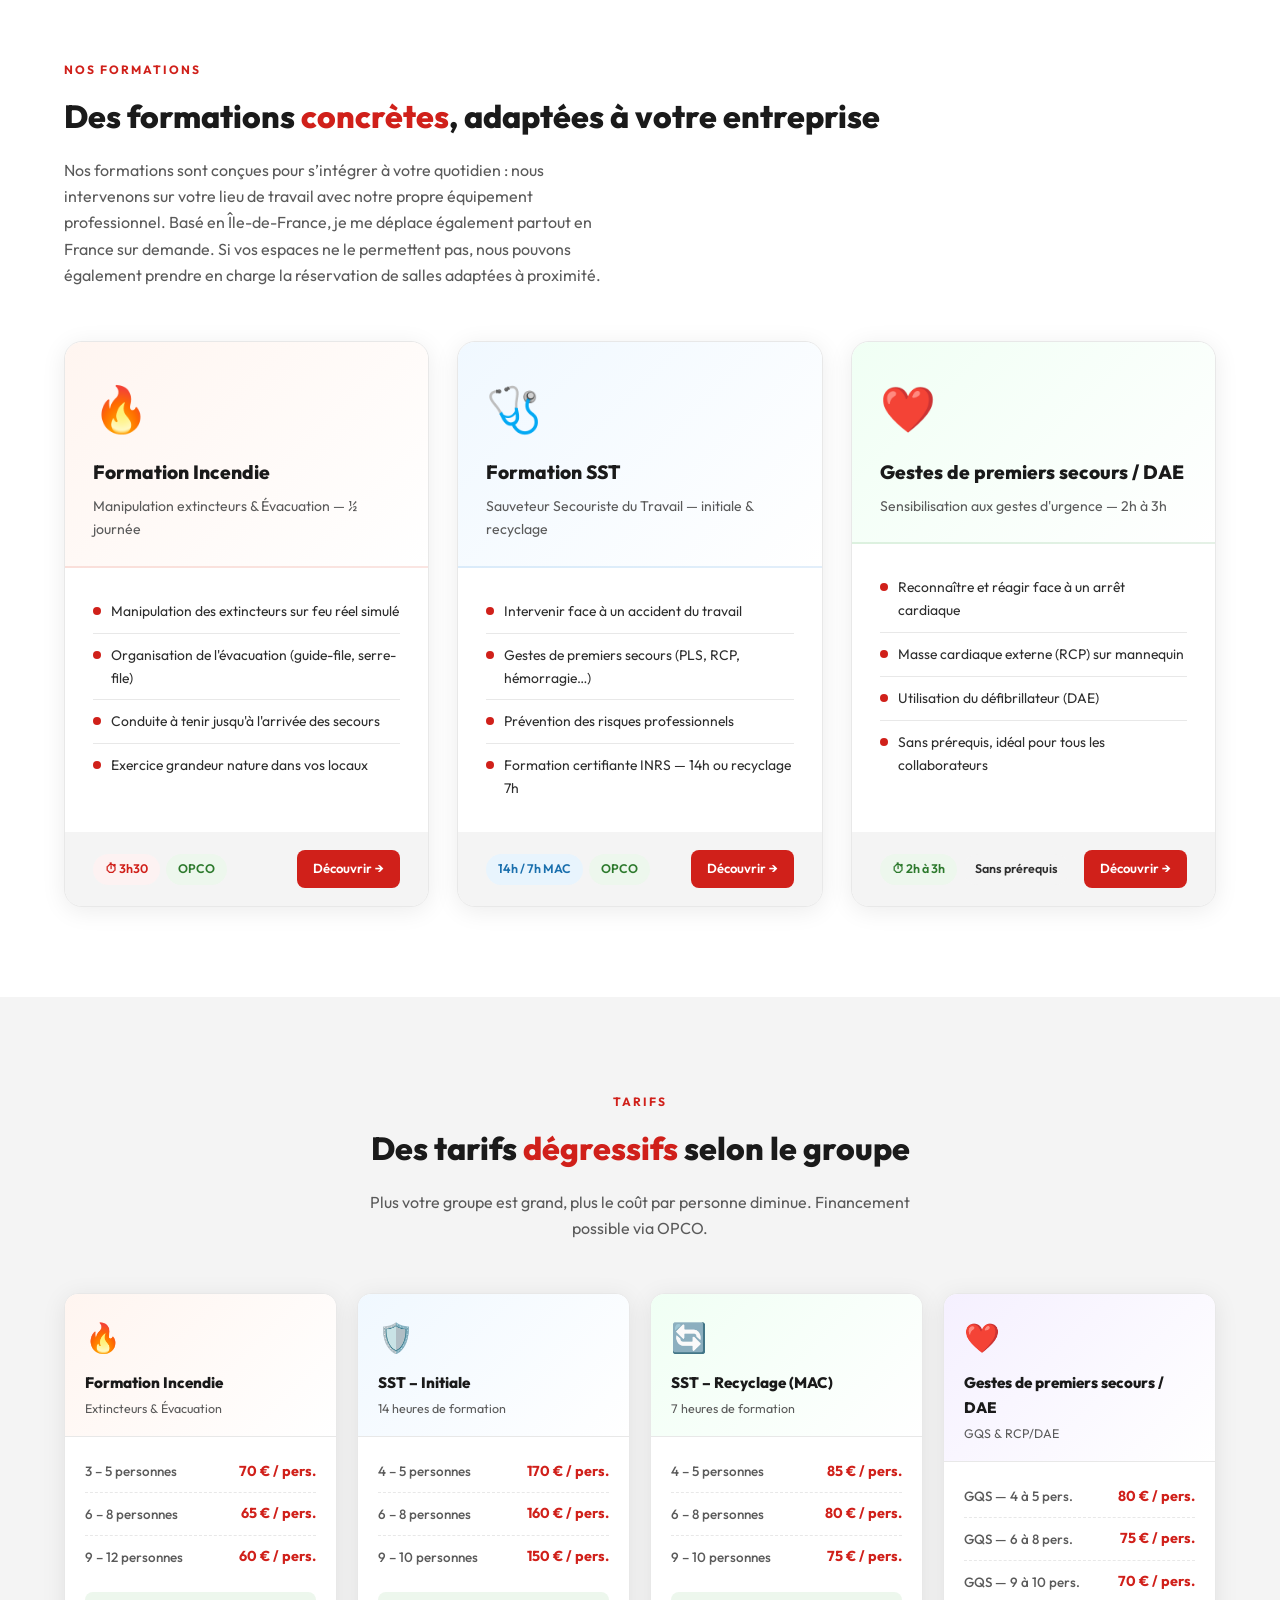
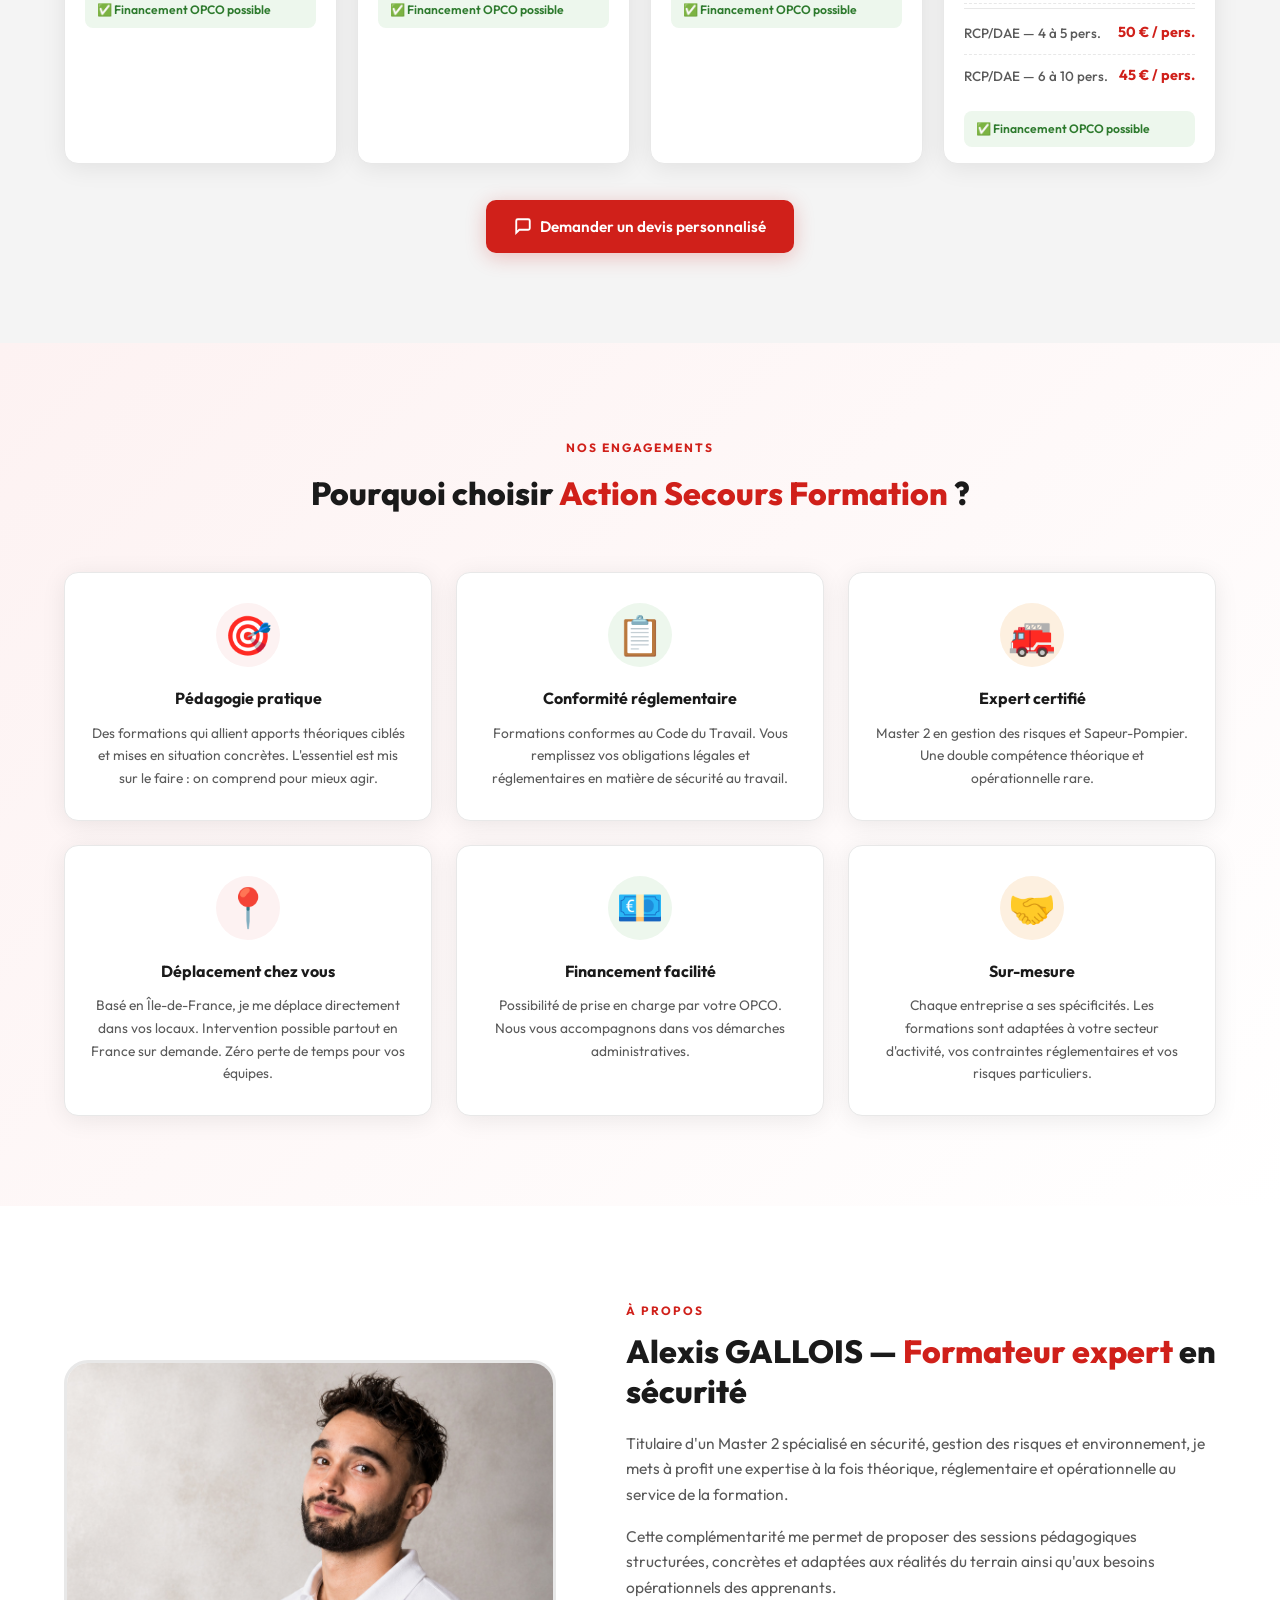
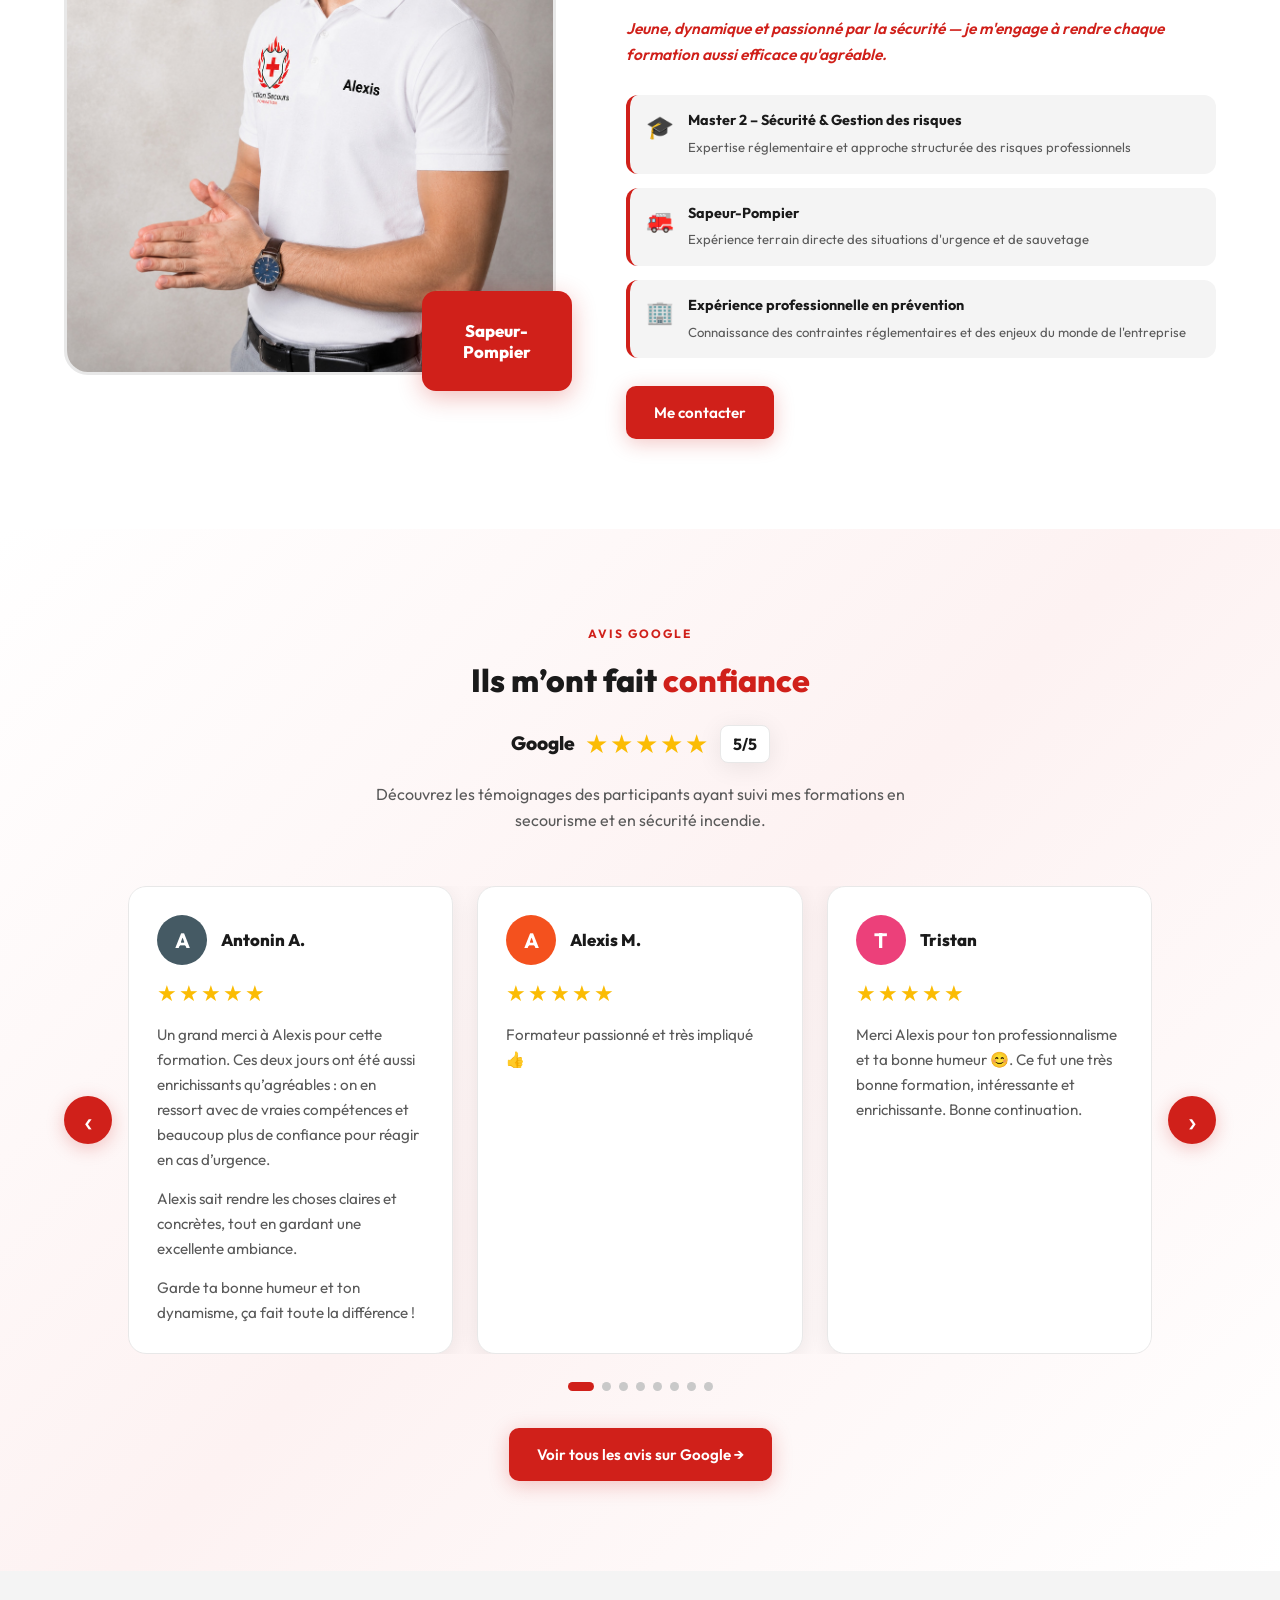
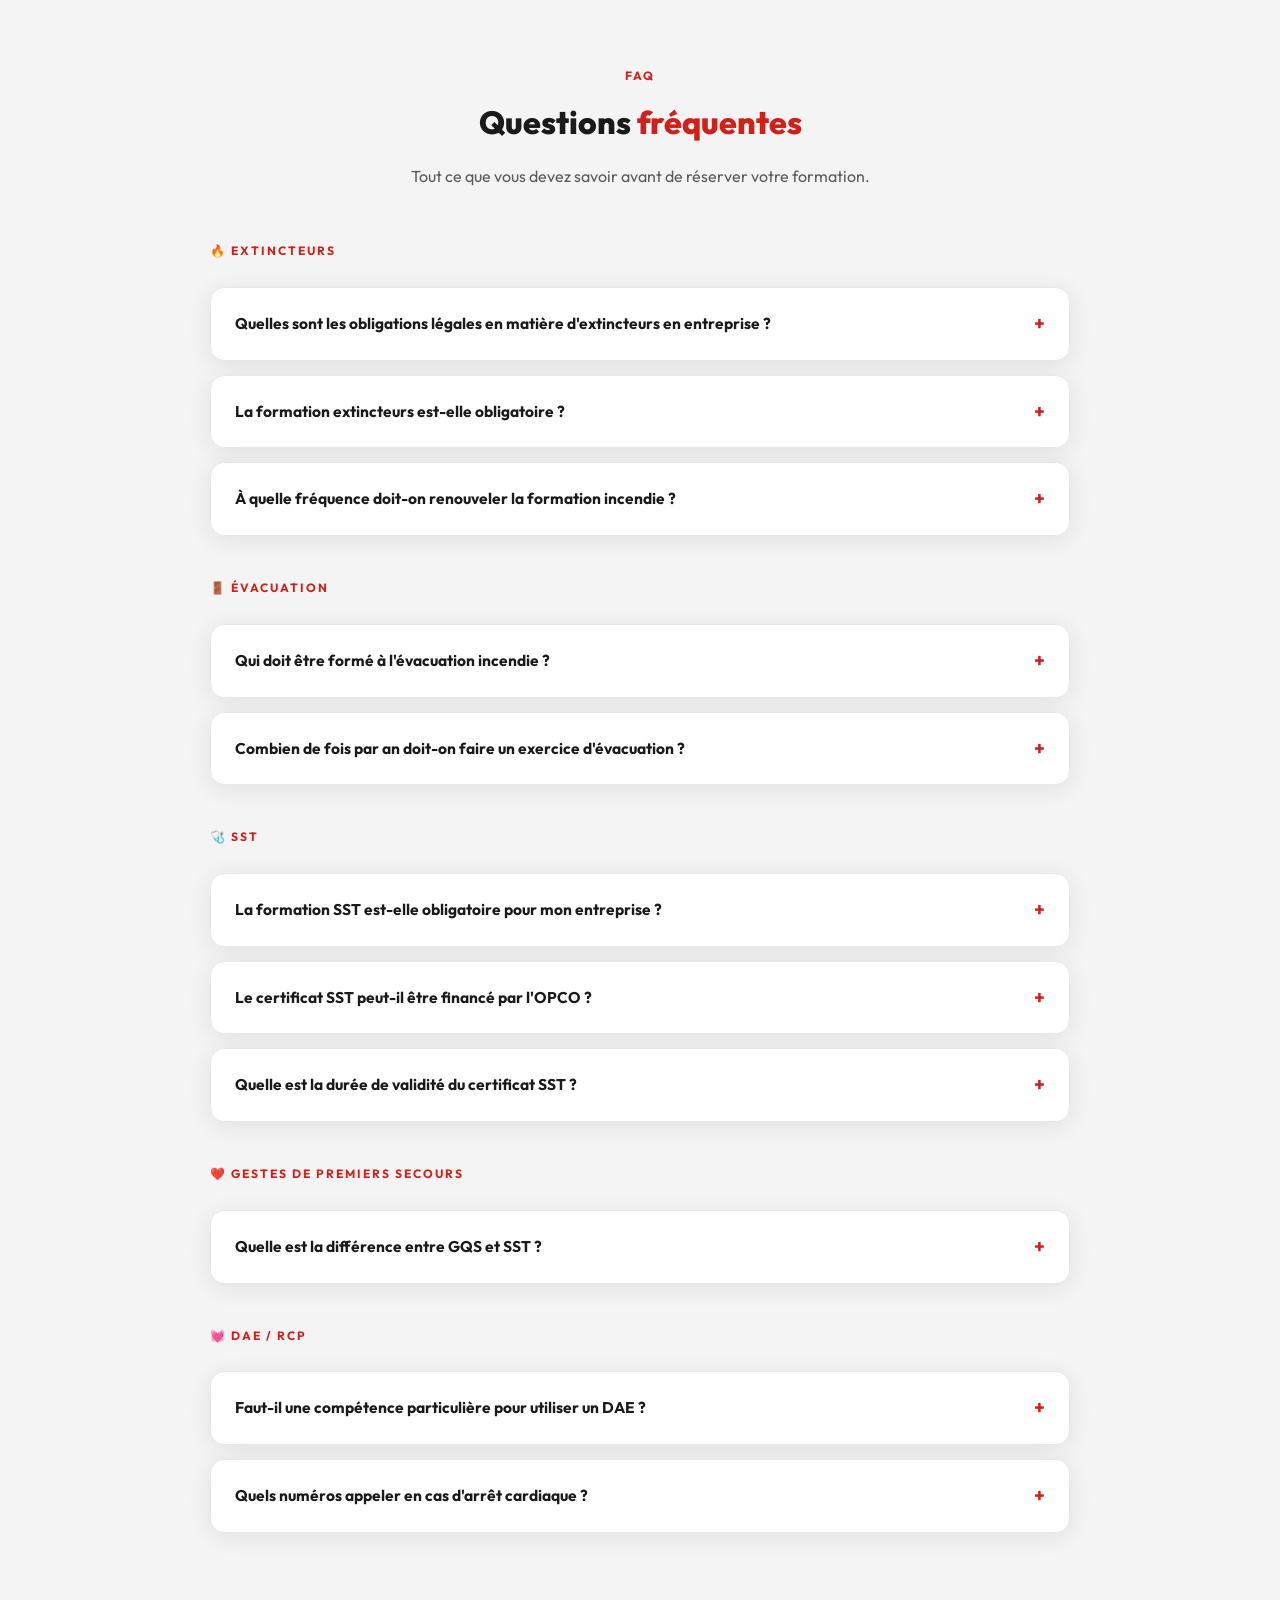
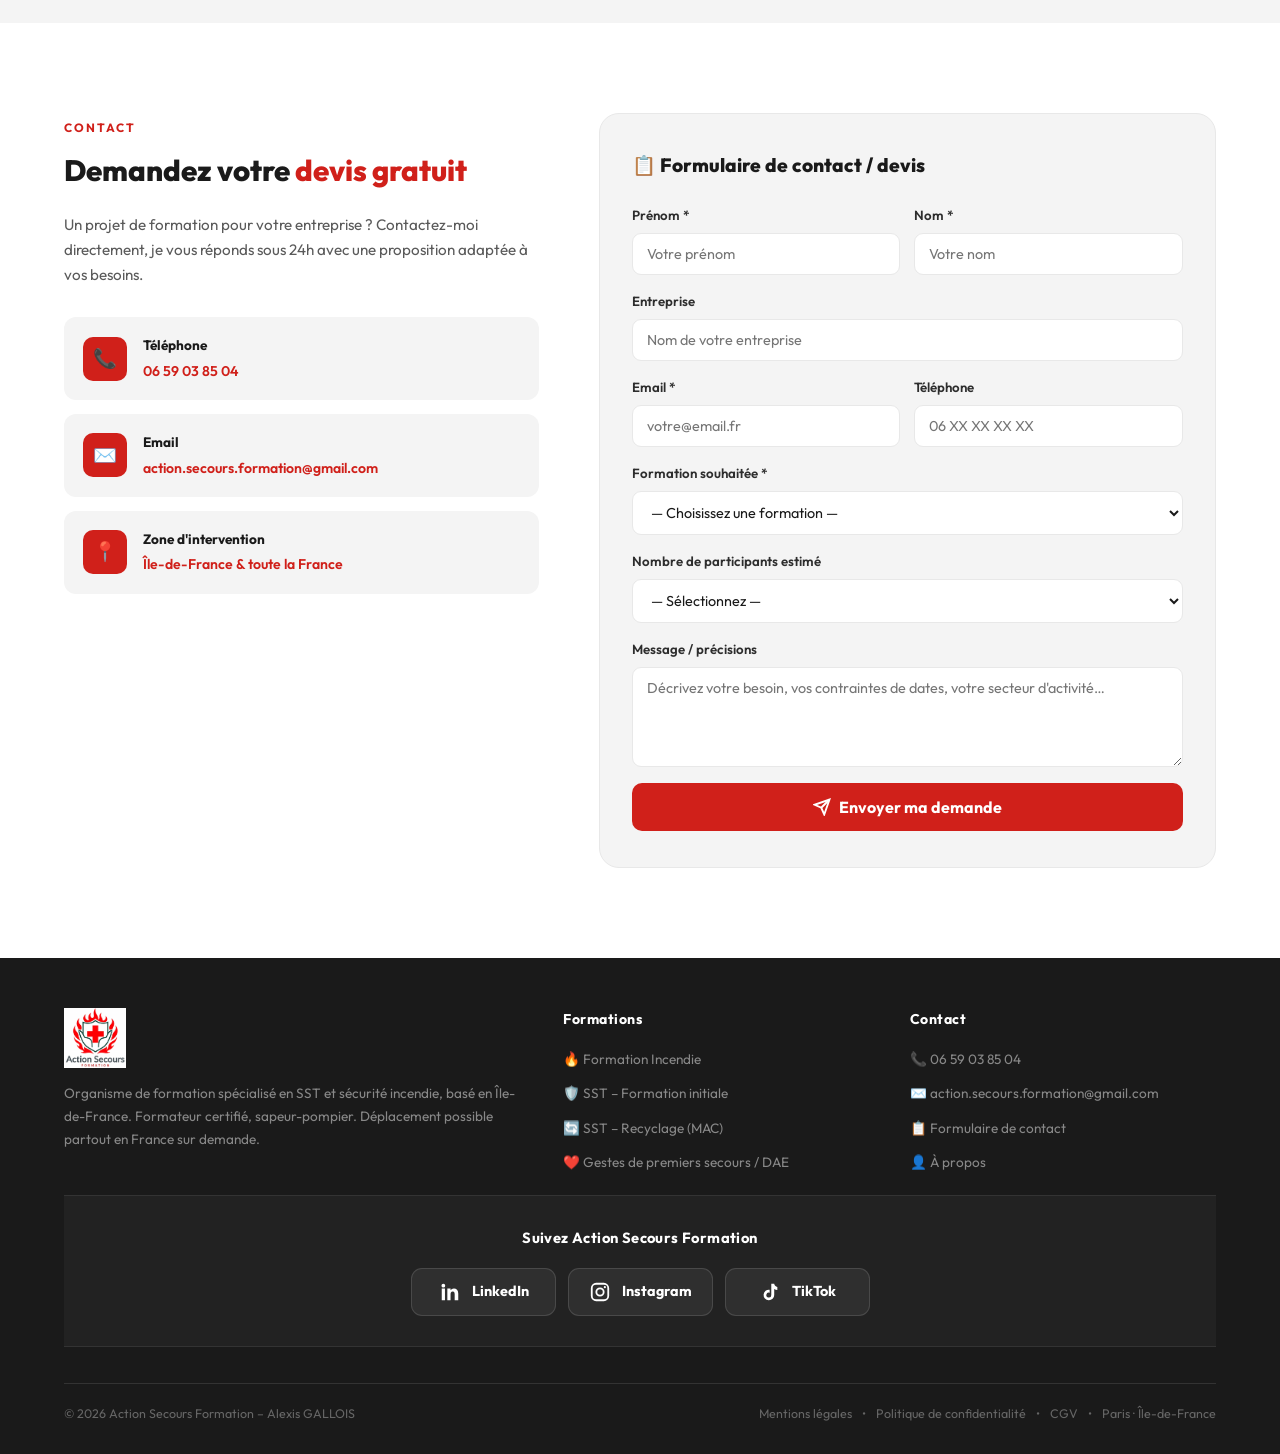
==== commit 2b78aeb3: "Add files via upload" ====
--- a/index.html
+++ b/index.html
@@ -60,7 +60,7 @@
             "@type": "Offer",
             "itemOffered": {
               "@type": "Service",
-              "name": "Formation DAE et gestes qui sauvent",
+              "name": "Formation DAE et Gestes de premiers secours",
               "url": "https://asf-formation.com/formation-dae.html",
               "areaServed": "Paris et Île-de-France"
             }
@@ -96,7 +96,7 @@
   <meta charset="UTF-8" />
   <meta name="viewport" content="width=device-width, initial-scale=1.0" />
 <title>Formation SST & Incendie Paris et Île-de-France | Action Secours Formation</title>
-<meta name="description" content="Organisme de formation SST, incendie, évacuation, extincteurs, DAE et gestes qui sauvent à Paris et en Île-de-France. Intervention directement dans vos locaux. Devis gratuit.">
+<meta name="description" content="Organisme de formation SST, incendie, évacuation, extincteurs, DAE et Gestes de premiers secours à Paris et en Île-de-France. Intervention directement dans vos locaux. Devis gratuit.">
   <meta name="robots" content="index, follow"/> 
   <link rel="canonical" href="https://asf-formation.com/">
   <meta property="og:type" content="website"/>
@@ -508,7 +508,7 @@
         </a>
         <a href="formation-dae.html" class="hero-card">
           <div class="icon">❤️</div>
-          <h3>Gestes qui sauvent / DAE</h3>
+          <h3>Gestes de premiers secours / DAE</h3>
           <p>Arrêt cardiaque &amp; défibrillateur</p>
         </a>
       </div>
@@ -595,10 +595,10 @@
 
   <img
     src="logo-gqs-dae.png"
-    alt="Formation Gestes Qui Sauvent et DAE"
+    alt="Formation Gestes de premiers secours et DAE"
   >
 
-  <h3>Gestes Qui Sauvent / DAE</h3>
+  <h3>Gestes de premiers secours / DAE</h3>
 
 </a>
 
@@ -687,7 +687,7 @@
       <a href="formation-dae.html" class="formation-card reveal reveal-delay-3">
         <div class="fc-header dae">
           <span class="fc-emoji">❤️</span>
-          <h3>Gestes qui sauvent / DAE</h3>
+          <h3>Gestes de premiers secours / DAE</h3>
           <p>Sensibilisation aux gestes d'urgence — 2h à 3h</p>
         </div>
         <div class="fc-body">
@@ -812,7 +812,7 @@
   <a href="formation-dae.html" class="tarif-card reveal">
     <div class="tarif-card-head dae">
       <span class="tarif-icon">❤️</span>
-      <h3>Gestes qui sauvent / DAE</h3>
+      <h3>Gestes de premiers secours / DAE</h3>
       <p>GQS &amp; RCP/DAE</p>
     </div>
 
@@ -1304,10 +1304,10 @@
         <div class="faq-answer">Le certificat SST est valable <strong>24 mois</strong> à compter de sa délivrance. Il doit être renouvelé via une session MAC (Maintien et Actualisation des Compétences) de 7 heures. Si le certificat est expiré depuis moins de 2 ans, le recyclage MAC reste accessible. Au-delà, une formation initiale complète est nécessaire.</div>
       </details>
 
-      <div class="faq-category">❤️ Gestes qui sauvent</div>
+      <div class="faq-category">❤️ Gestes de premiers secours</div>
       <details class="faq-item reveal">
         <summary>Quelle est la différence entre GQS et SST ? <span class="faq-icon">+</span></summary>
-        <div class="faq-answer">Les <strong>Gestes Qui Sauvent (GQS)</strong> constituent une sensibilisation courte (2 à 3h) aux gestes de premiers secours, sans certification. La <strong>formation SST</strong> est une formation complète sur 14h, certifiante (INRS), qui couvre également la prévention des risques professionnels. Les GQS sont accessibles à tous et permettent de former un maximum de personnes rapidement ; le SST est destiné aux référents désignés en entreprise.</div>
+        <div class="faq-answer">Les <strong>Gestes de premiers secours (GQS)</strong> constituent une sensibilisation courte (2 à 3h) aux gestes de premiers secours, sans certification. La <strong>formation SST</strong> est une formation complète sur 14h, certifiante (INRS), qui couvre également la prévention des risques professionnels. Les GQS sont accessibles à tous et permettent de former un maximum de personnes rapidement ; le SST est destiné aux référents désignés en entreprise.</div>
       </details>
 
       <div class="faq-category">💓 DAE / RCP</div>
@@ -1383,7 +1383,7 @@
             <option value="incendie-complet">Formation Incendie – Extincteurs + Évacuation</option>
             <option value="sst-initiale">SST – Formation initiale (14h)</option>
             <option value="sst-recyclage">SST – Recyclage / MAC (7h)</option>
-            <option value="gqs">Gestes qui sauvent (GQS)</option>
+            <option value="gqs">Gestes de premiers secours (GQS)</option>
             <option value="dae">RCP / DAE</option>
             <option value="plusieurs">Plusieurs formations</option>
             <option value="autre">Autre / Je ne sais pas encore</option>
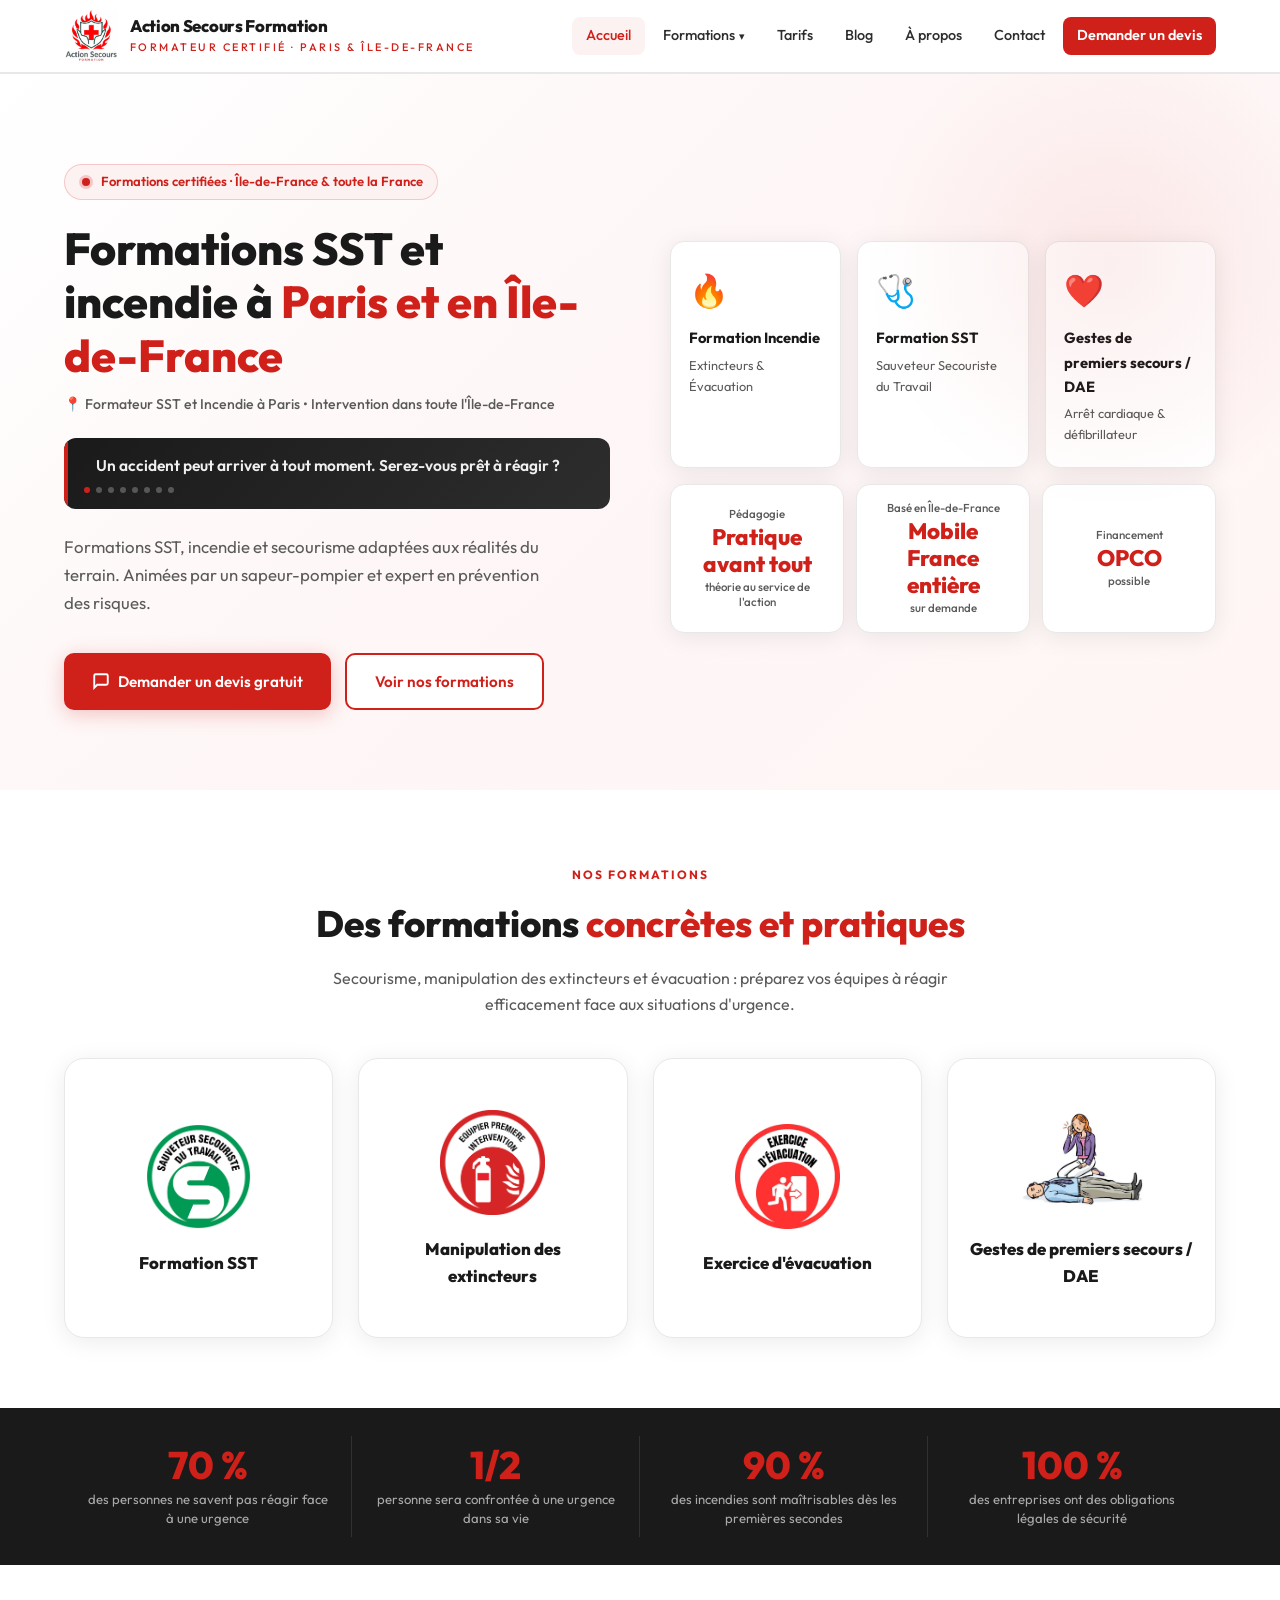
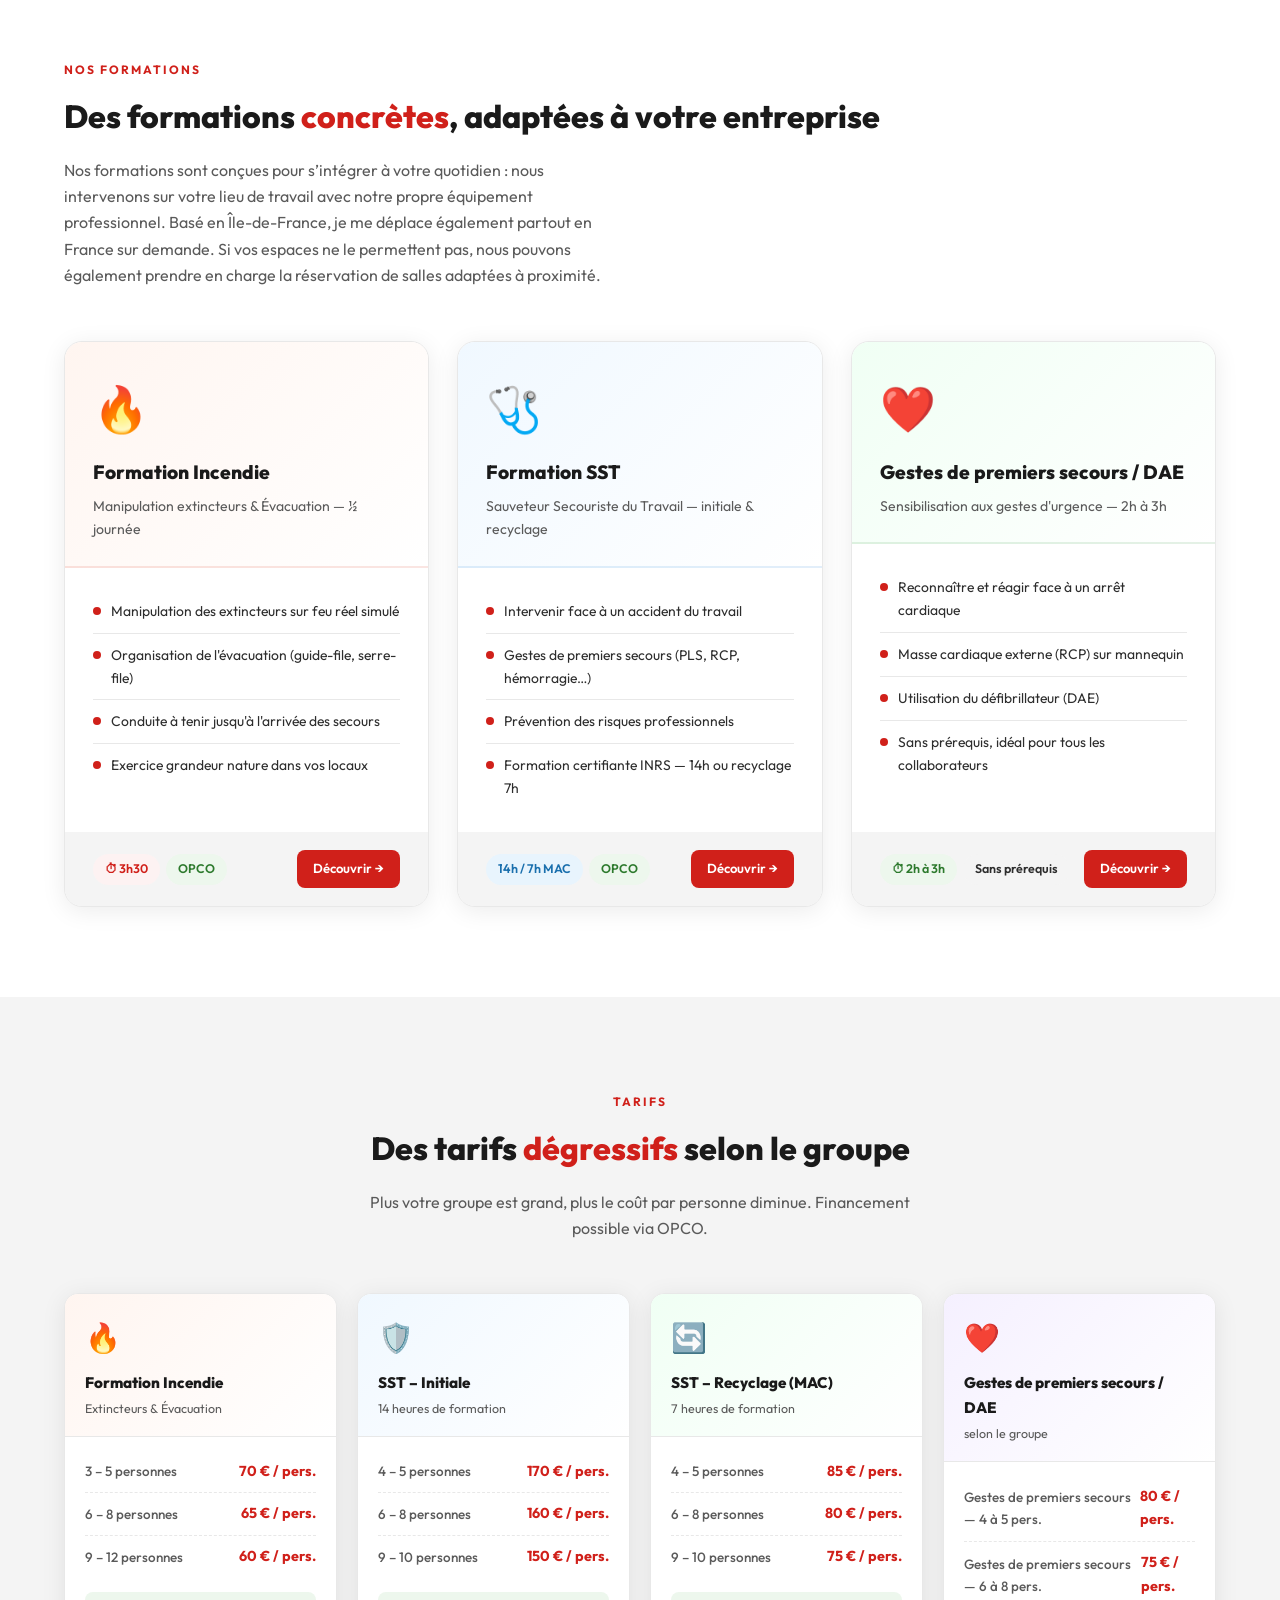
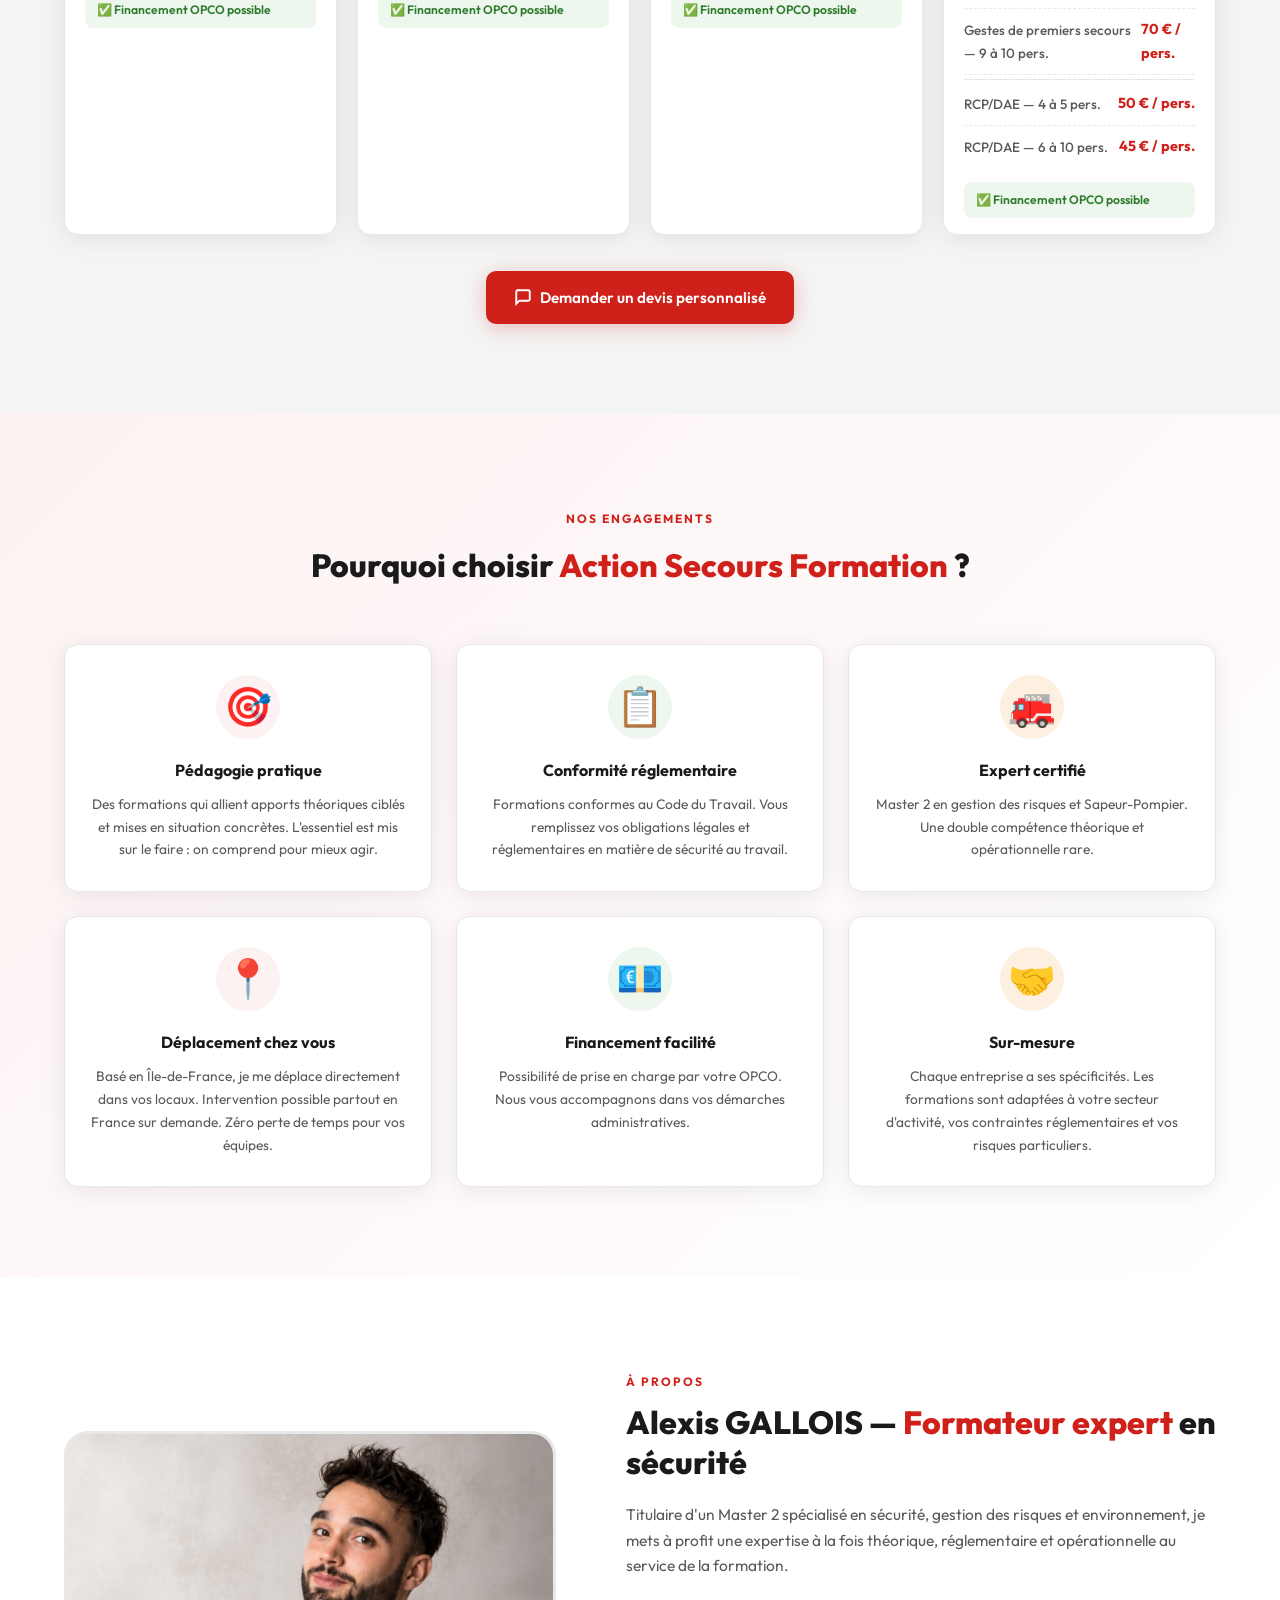
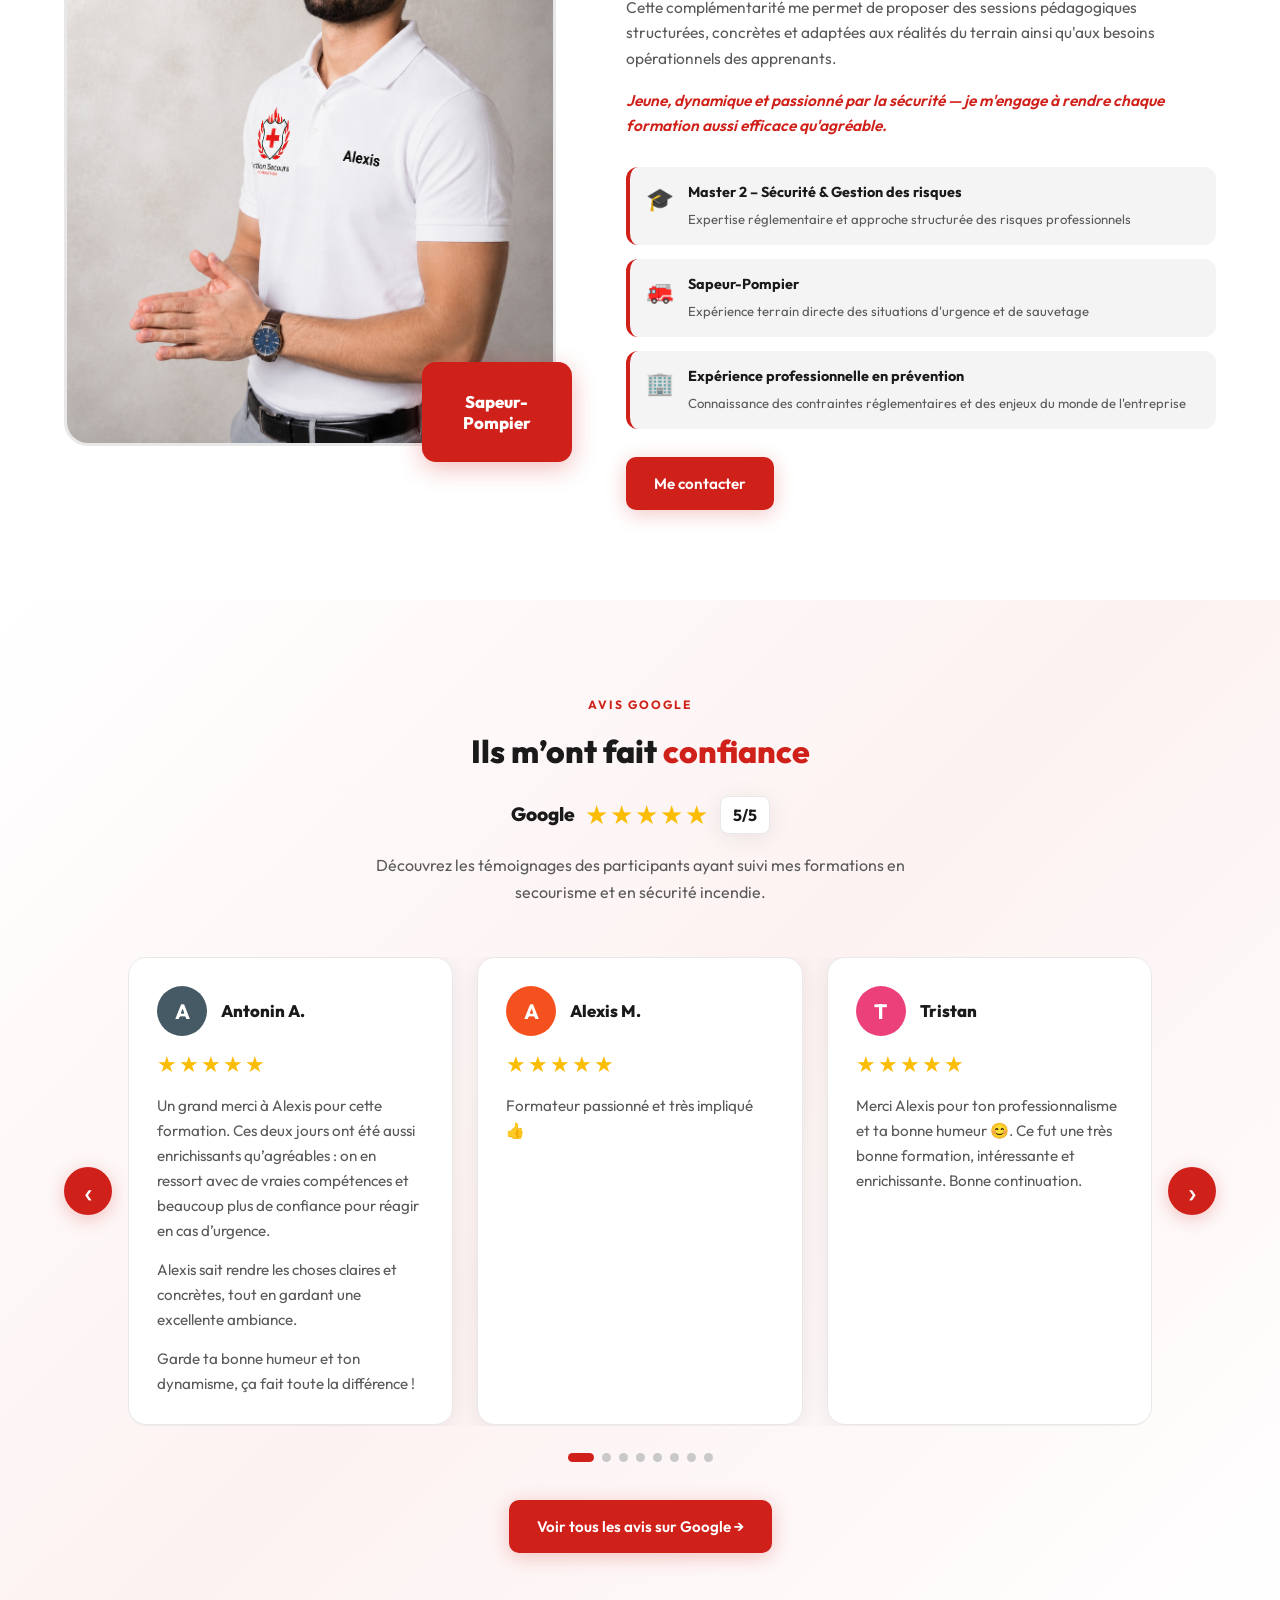
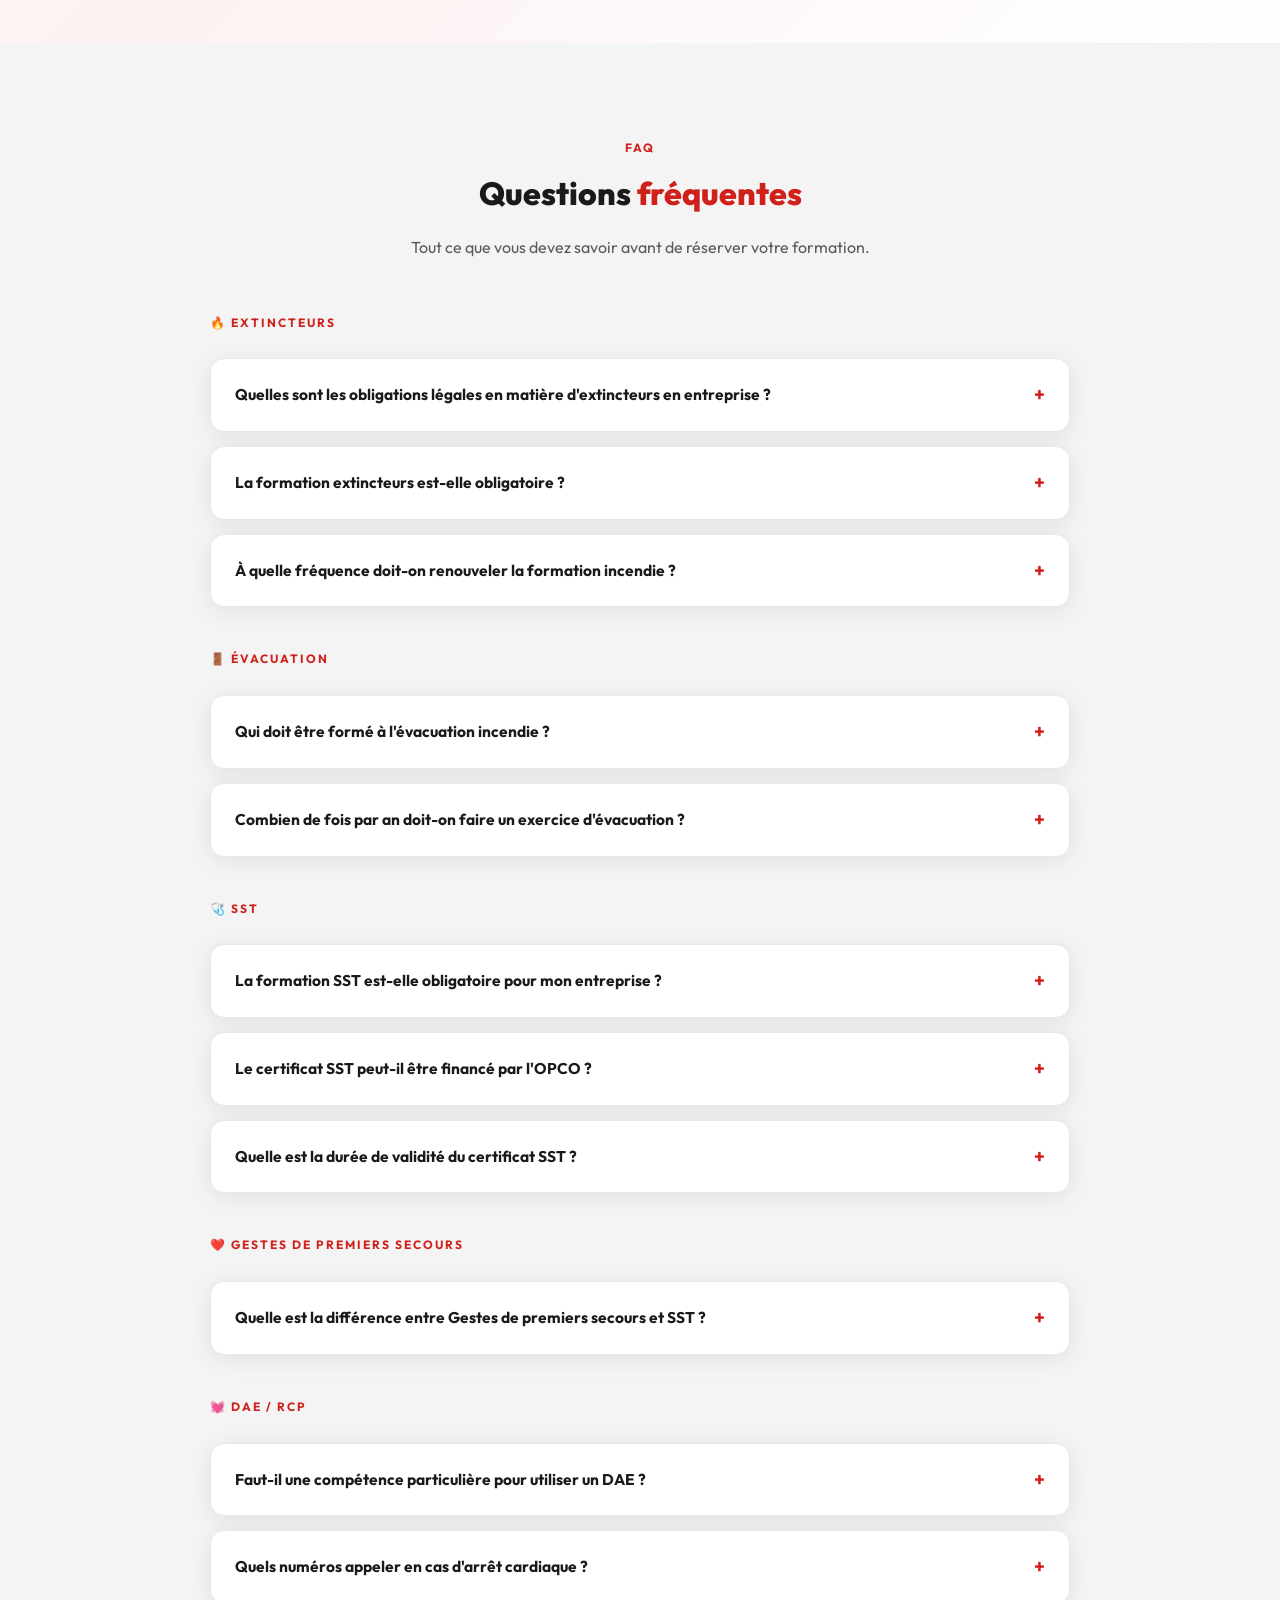
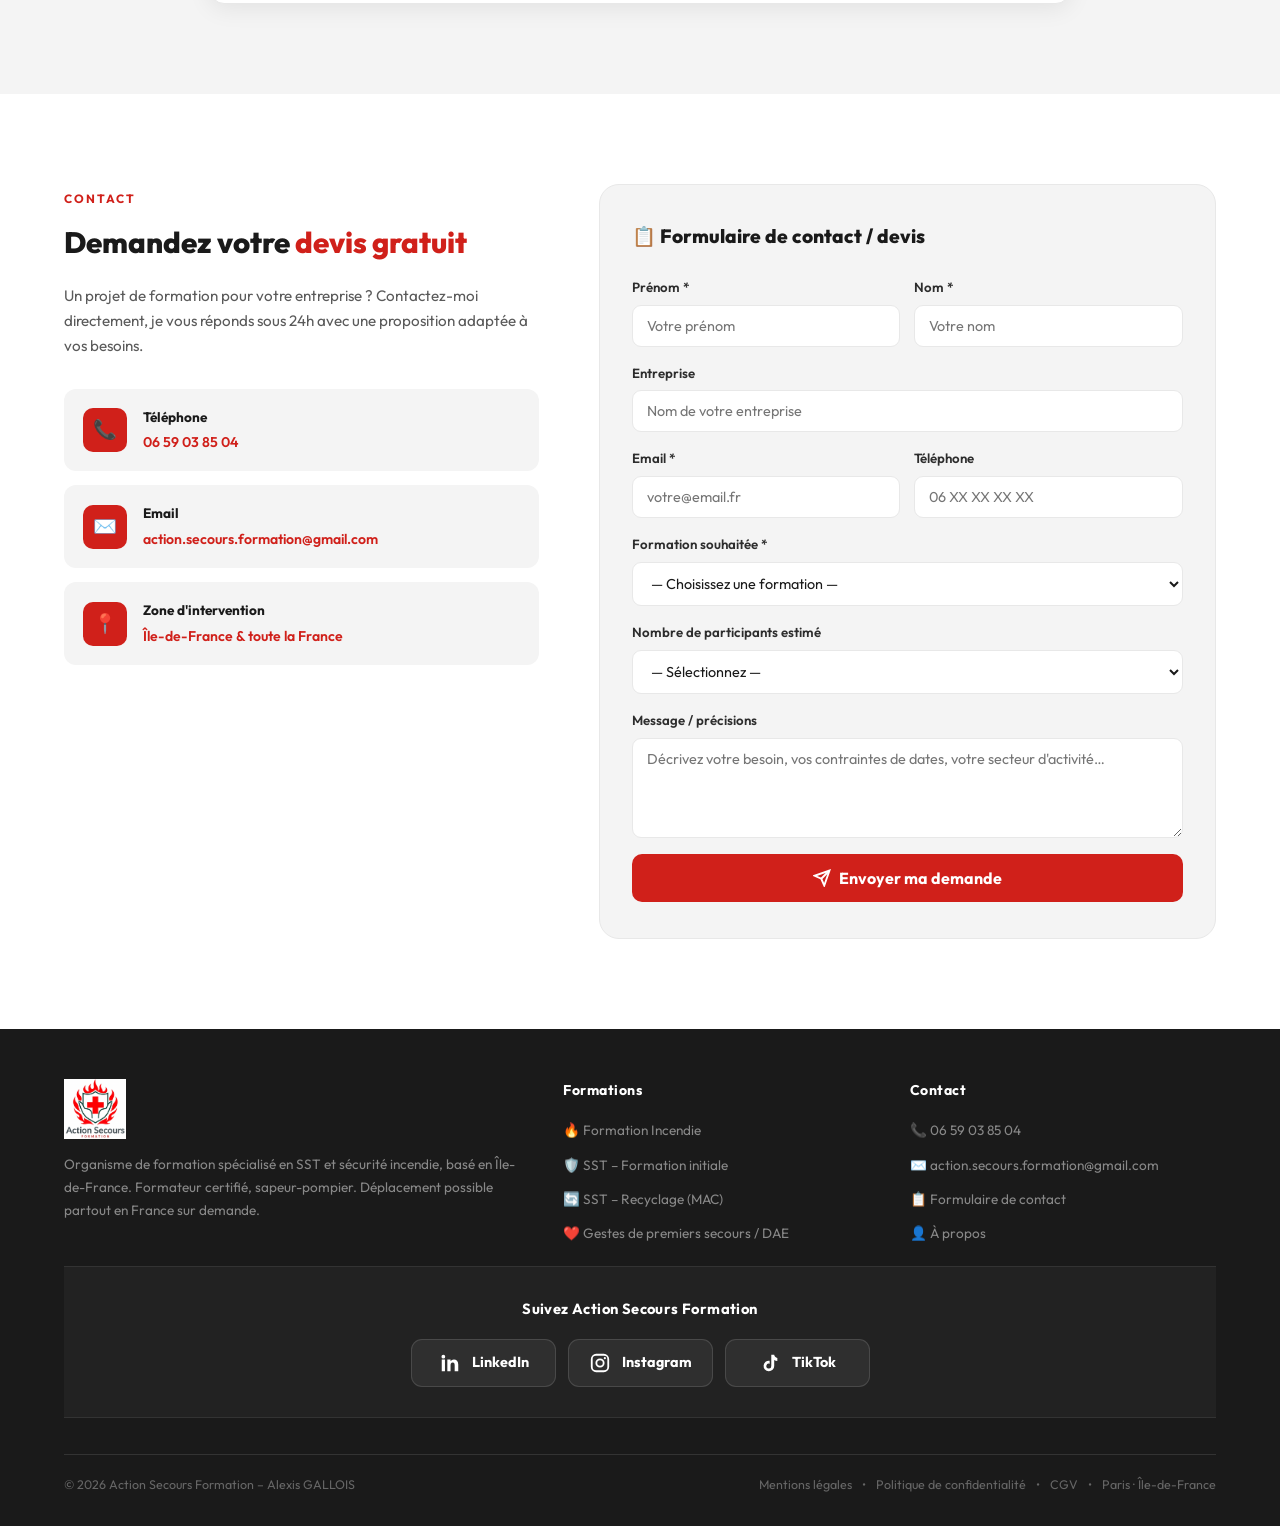
==== commit c66f5b82: "Update index.html" ====
--- a/index.html
+++ b/index.html
@@ -813,22 +813,22 @@
     <div class="tarif-card-head dae">
       <span class="tarif-icon">❤️</span>
       <h3>Gestes de premiers secours / DAE</h3>
-      <p>GQS &amp; RCP/DAE</p>
+      <p>selon le groupe </p>
     </div>
 
     <div class="tarif-rows">
       <div class="tarif-row">
-        <span class="nb">GQS — 4 à 5 pers.</span>
+        <span class="nb">Gestes de premiers secours — 4 à 5 pers.</span>
         <span class="prix">80 € / pers.</span>
       </div>
 
       <div class="tarif-row">
-        <span class="nb">GQS — 6 à 8 pers.</span>
+        <span class="nb">Gestes de premiers secours — 6 à 8 pers.</span>
         <span class="prix">75 € / pers.</span>
       </div>
 
       <div class="tarif-row">
-        <span class="nb">GQS — 9 à 10 pers.</span>
+        <span class="nb">Gestes de premiers secours — 9 à 10 pers.</span>
         <span class="prix">70 € / pers.</span>
       </div>
 
@@ -1306,8 +1306,8 @@
 
       <div class="faq-category">❤️ Gestes de premiers secours</div>
       <details class="faq-item reveal">
-        <summary>Quelle est la différence entre GQS et SST ? <span class="faq-icon">+</span></summary>
-        <div class="faq-answer">Les <strong>Gestes de premiers secours (GQS)</strong> constituent une sensibilisation courte (2 à 3h) aux gestes de premiers secours, sans certification. La <strong>formation SST</strong> est une formation complète sur 14h, certifiante (INRS), qui couvre également la prévention des risques professionnels. Les GQS sont accessibles à tous et permettent de former un maximum de personnes rapidement ; le SST est destiné aux référents désignés en entreprise.</div>
+        <summary>Quelle est la différence entre Gestes de premiers secours et SST ? <span class="faq-icon">+</span></summary>
+        <div class="faq-answer">Les <strong>Gestes de premiers secours</strong> constituent une sensibilisation courte (2 à 3h) aux gestes de premiers secours, sans certification. La <strong>formation SST</strong> est une formation complète sur 14h, certifiante (INRS), qui couvre également la prévention des risques professionnels. Les Gestes de premiers secours sont accessibles à tous et permettent de former un maximum de personnes rapidement ; le SST est destiné aux référents désignés en entreprise.</div>
       </details>
 
       <div class="faq-category">💓 DAE / RCP</div>
@@ -1383,7 +1383,7 @@
             <option value="incendie-complet">Formation Incendie – Extincteurs + Évacuation</option>
             <option value="sst-initiale">SST – Formation initiale (14h)</option>
             <option value="sst-recyclage">SST – Recyclage / MAC (7h)</option>
-            <option value="gqs">Gestes de premiers secours (GQS)</option>
+            <option value="gqs">Gestes de premiers secours</option>
             <option value="dae">RCP / DAE</option>
             <option value="plusieurs">Plusieurs formations</option>
             <option value="autre">Autre / Je ne sais pas encore</option>
